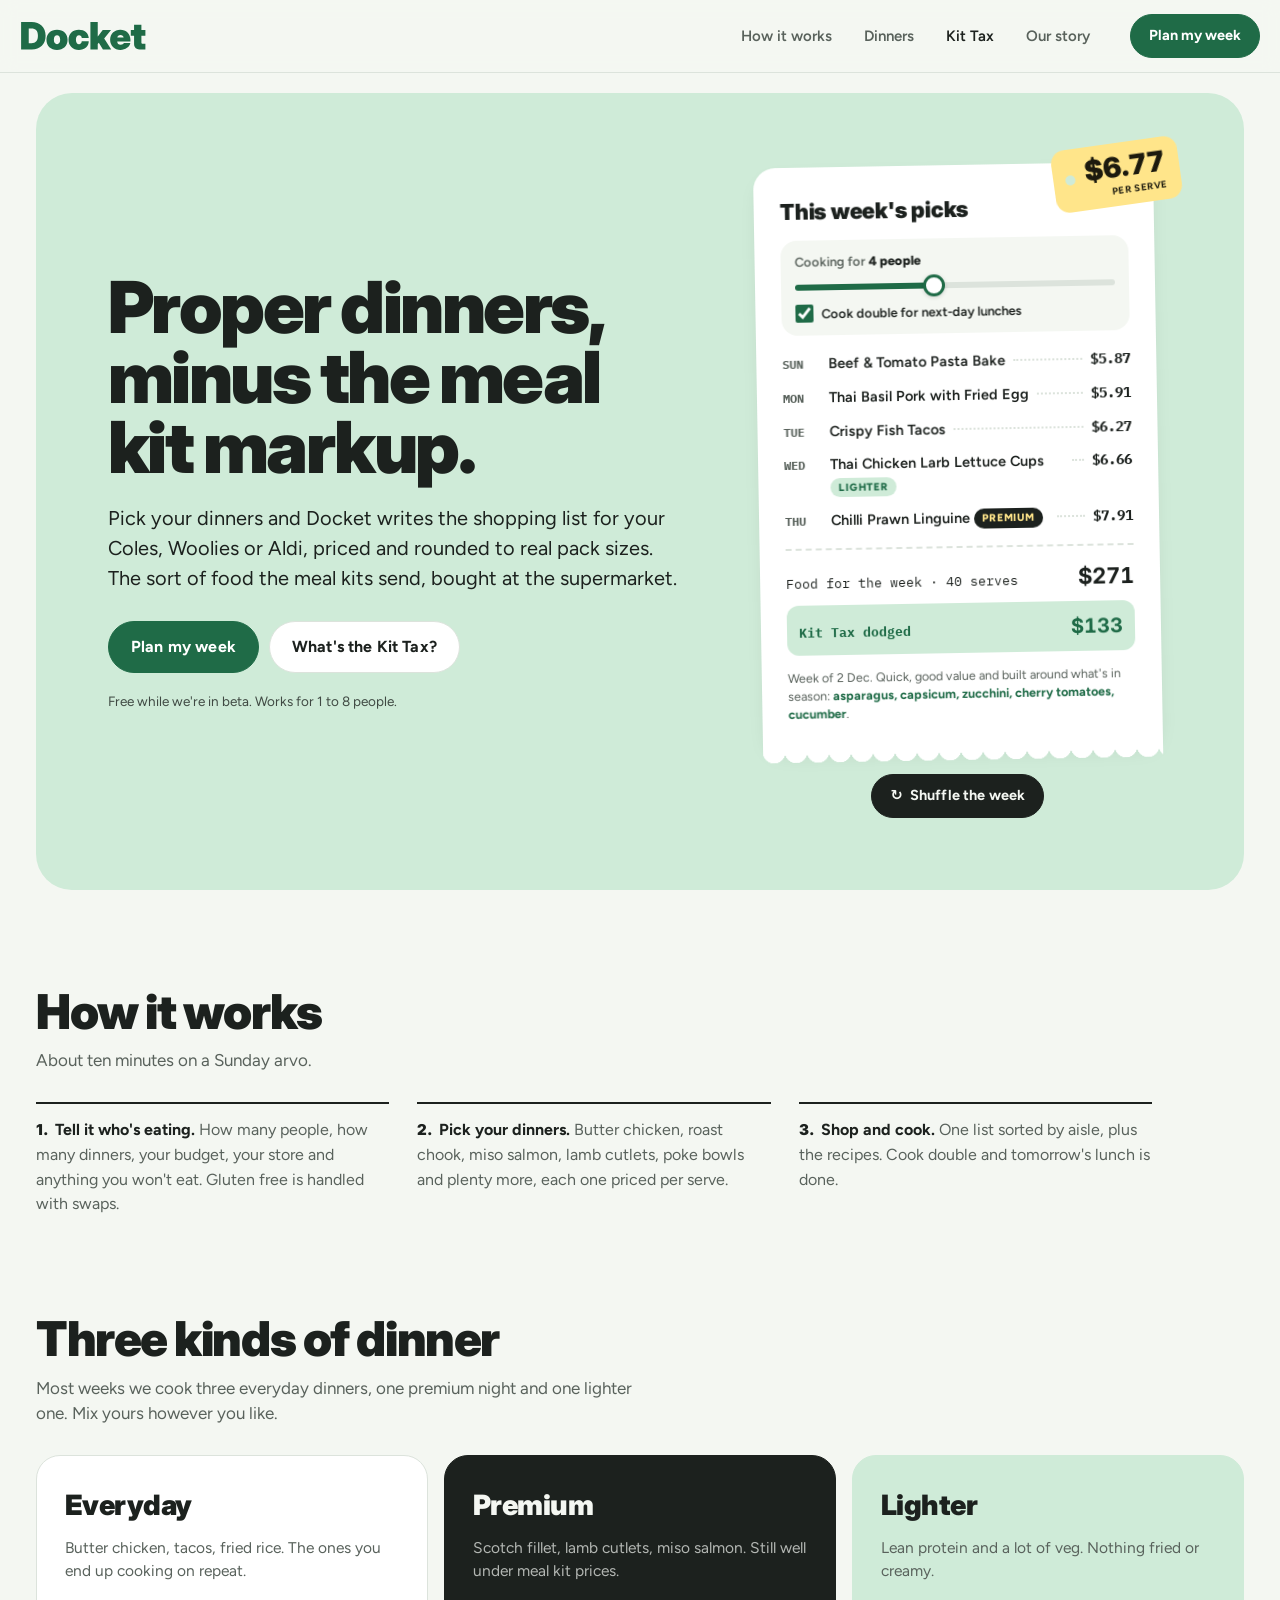
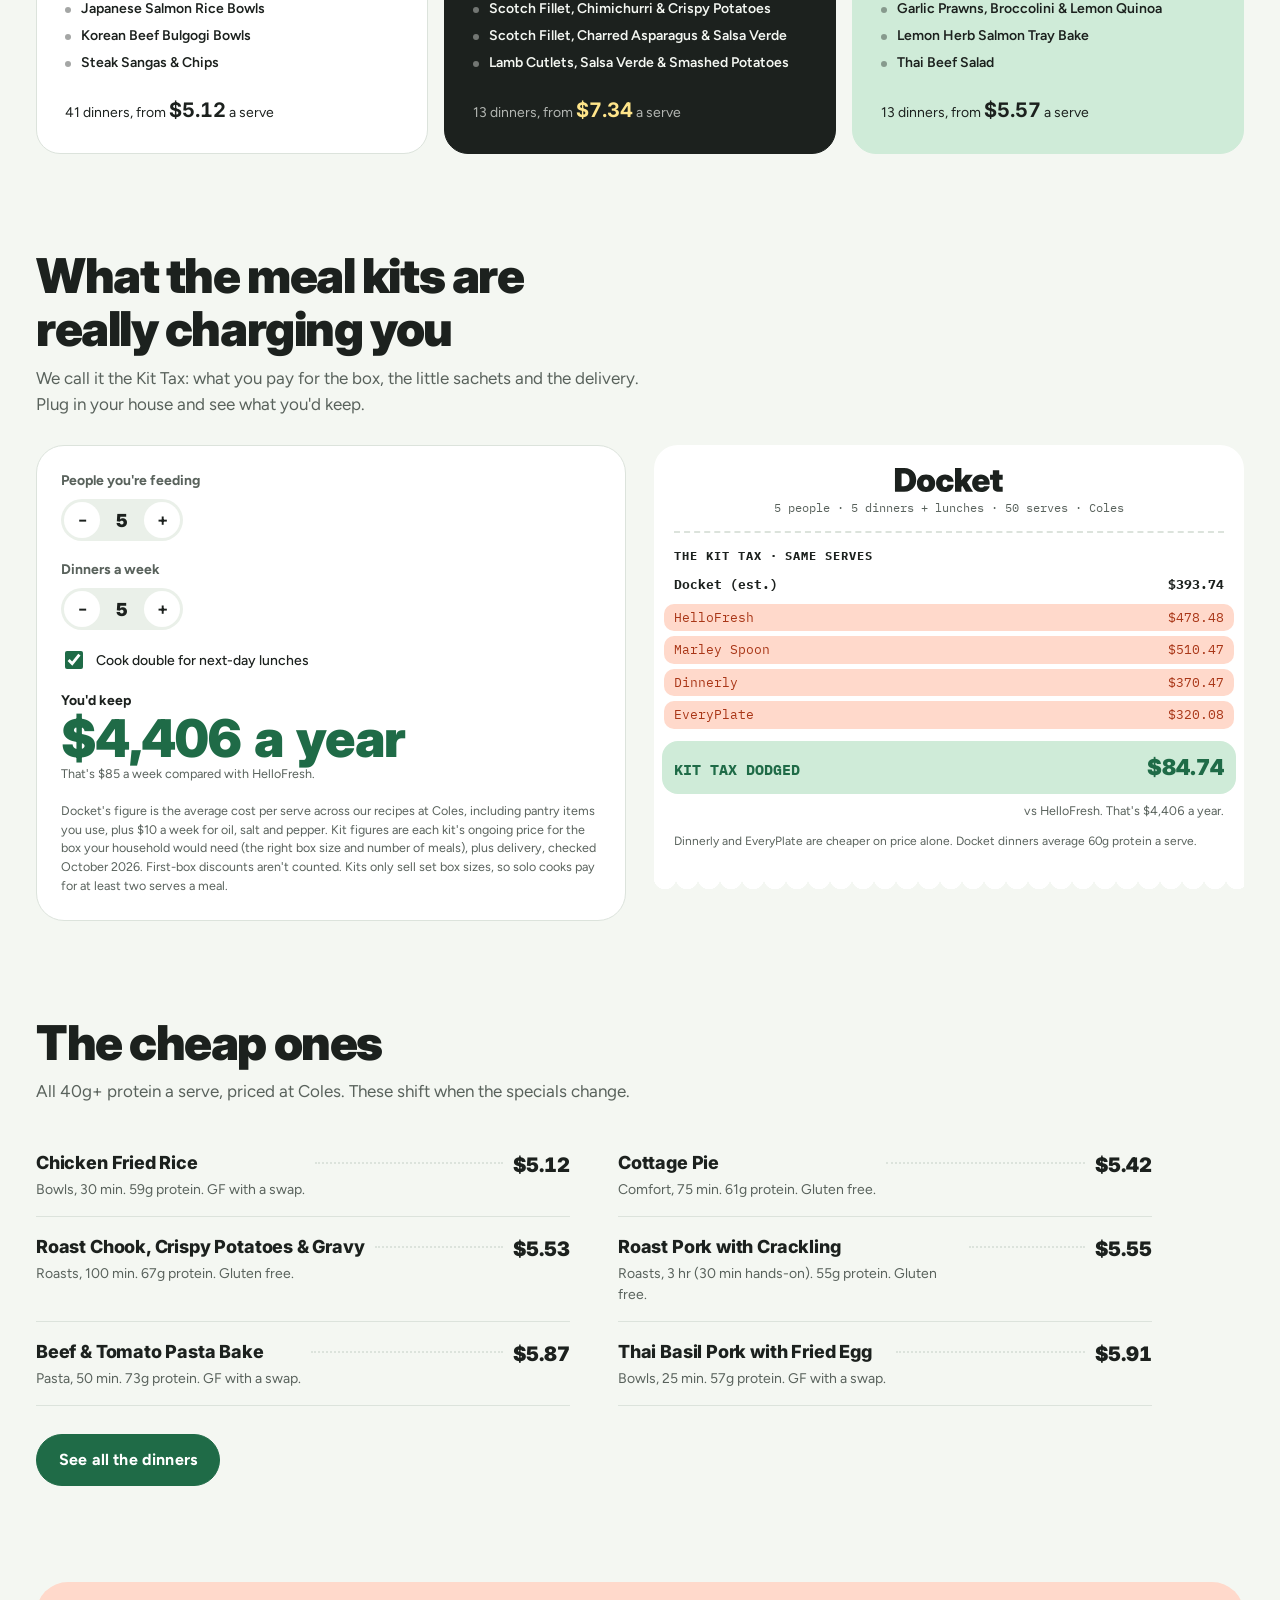
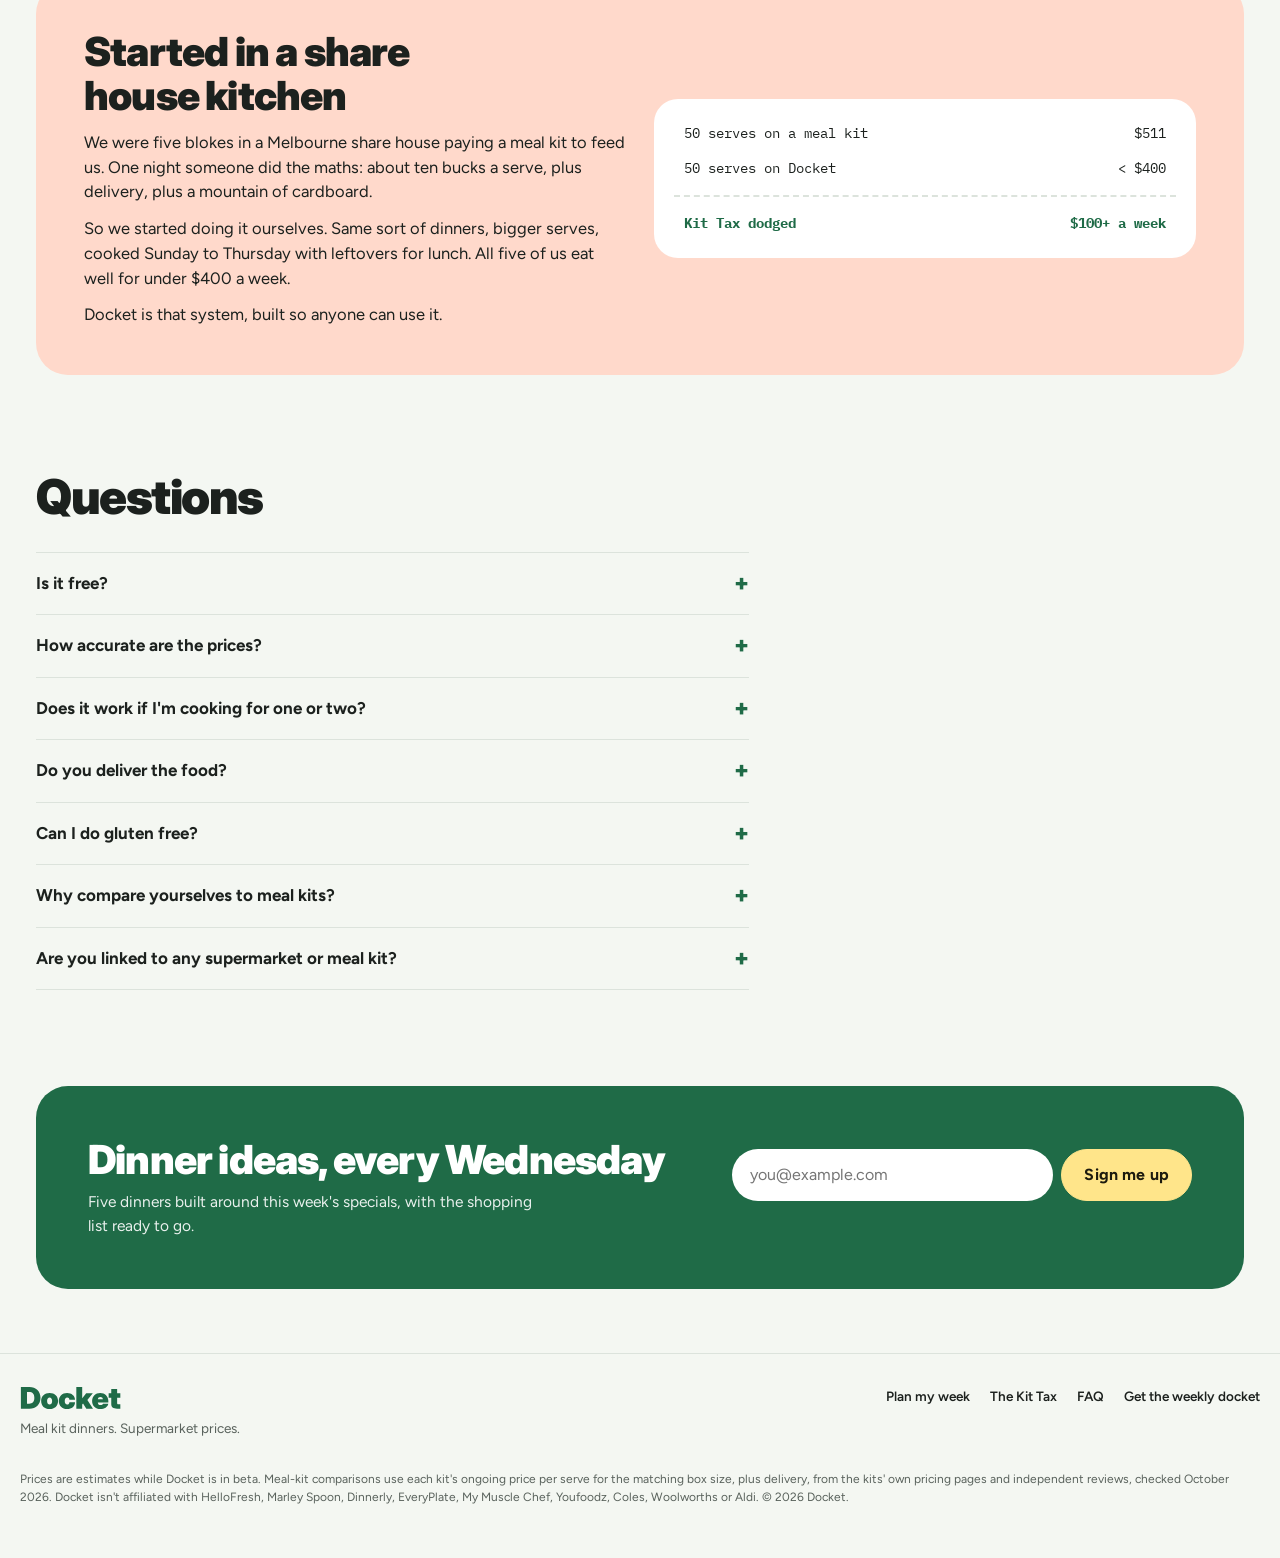
==== index.html @ 39676a02 "Recipes batch 6: every dinner now in the new step style" ====
<!doctype html>
<html lang="en-AU">
<head>
<meta charset="utf-8">
<meta name="viewport" content="width=device-width, initial-scale=1, viewport-fit=cover">
<title>Docket · Proper dinners, minus the meal kit markup</title>
<meta name="description" content="Pick your dinners, set your budget, and Docket builds the shopping list from your local Coles, Woolies or Aldi. Same food as the meal kits, bigger serves, no box.">
<meta property="og:title" content="Docket · Meal kit dinners at supermarket prices">
<meta property="og:description" content="Pick your dinners, set your budget, and Docket builds the shopping list from your local Coles, Woolies or Aldi. Same food as the meal kits, bigger serves, no box.">
<meta property="og:image" content="assets/img/og.png">
<meta property="og:type" content="website">
<meta name="twitter:card" content="summary_large_image">
<meta name="theme-color" content="#CFEBD8">
<link rel="icon" href="assets/img/favicon.ico" sizes="any">
<link rel="icon" href="assets/img/docket-icon.svg" type="image/svg+xml">
<link rel="apple-touch-icon" href="assets/img/docket-icon-180.png">
<link rel="preconnect" href="https://fonts.googleapis.com">
<link rel="preconnect" href="https://fonts.gstatic.com" crossorigin>
<link rel="stylesheet" href="https://fonts.googleapis.com/css2?family=Inter:opsz,wght@14..32,700..900&family=Figtree:wght@400;500;600;700&family=IBM+Plex+Mono:wght@500;700&display=swap">
<link rel="stylesheet" href="assets/css/docket.css?v=202610152025">
</head>
<body class="page-home">
<a class="skip" href="#main">Skip to content</a>
<nav class="nav" aria-label="Main"><div class="nav-in">
  <a class="logo" href="index.html" aria-label="Docket home"><svg viewBox="0 0 911.01 216" role="img" aria-label="Docket"><path fill="currentColor" d="M84.88 204.83C145.52 204.83 184.49 166.26 184.49 106.55C184.49 46.71 144.86 8 84.09 8L8 8L8 204.83ZM62.95 159.39L62.95 53.44L80.66 53.44C113.81 53.44 129 70.48 129 106.55C129 142.35 114.34 159.39 82.24 159.39ZM266.53 208C311.97 208 342.62 179.73 342.62 135.08C342.62 90.56 311.97 62.16 266.53 62.16C221.22 62.16 190.44 90.56 190.44 135.08C190.44 179.86 221.22 208 266.53 208ZM266.53 166.78C253.98 166.78 243.8 156.08 243.8 135.08C243.8 114.08 253.98 103.38 266.53 103.38C279.08 103.38 289.25 114.08 289.25 135.08C289.25 156.08 279.08 166.78 266.53 166.78ZM423.86 208C465.87 208 495.2 182.64 495.2 146.44L444.73 146.44C443.81 159.12 436.15 167.05 424.92 167.05C411.05 167.05 402.73 155.03 402.73 135.08C402.73 115 410.92 103.11 424.92 103.11C436.15 103.11 443.81 110.77 444.73 123.19L495.2 123.19C493.88 87 464.81 62.16 423.86 62.16C379.21 62.16 349.36 91.49 349.36 135.08C349.36 178.81 379.08 208 423.86 208ZM506.96 204.83L559.8 204.83L559.8 166.12L567.46 156.61L597.05 204.83L657.03 204.83L606.3 126.63L655.44 65.33L595.73 65.33L560.33 110.77L559.8 110.77L559.8 8L506.96 8ZM723.08 208C759.8 208 789.39 187.79 794.55 159.25L747.78 159.25C744.88 166.78 736.42 171.28 725.19 171.28C709.87 171.28 700.62 162.56 700.23 147.76L795.08 147.76L795.08 133.63C795.08 91.75 764.82 62.16 722.02 62.16C679.22 62.16 648.97 92.41 648.97 135.08C648.97 177.75 679.62 208 723.08 208ZM700.62 118.17C702.47 106.68 710.66 99.94 723.48 99.94C736.29 99.94 744.48 106.68 746.33 118.17ZM903.01 65.33L874.21 65.33L874.21 27.29L821.37 27.29L821.37 65.33L797.85 65.33L797.85 105.49L821.37 105.49L821.37 163.09C821.37 192.15 837.35 204.83 873.94 204.83L903.01 204.83L903.01 164.67L886.36 164.67C876.72 164.67 874.21 162.16 874.21 153.84L874.21 105.49L903.01 105.49Z"/></svg></a>
  <div class="nav-links">
    <a href="index.html#how">How it works</a>
    <a href="index.html#collections">Dinners</a>
    <a href="index.html#kit-tax">Kit Tax</a>
    <a href="index.html#story">Our story</a>
    <a class="btn" href="plan.html">Plan my week</a>
  </div>
</div></nav>

<main id="main" class="home">
  <section class="hero">
    <div>
      <h1>Proper dinners, minus the meal kit markup.</h1>
      <p class="lead">Pick your dinners and Docket writes the shopping list for your Coles, Woolies or Aldi, priced and rounded to real pack sizes. The sort of food the meal kits send, bought at the supermarket.</p>
      <div class="cta"><a class="btn lg" href="plan.html">Plan my week</a><a class="btn ghost lg" href="#kit-tax">What's the Kit Tax?</a></div>
      <p class="trust">Free while we're in beta. Works for 1 to 8 people.</p>
    </div>
    <div class="hero-docket">
      <div class="hang" aria-hidden="true"><div class="ticket num"><b id="hero-serve">$5</b><small>per serve</small></div></div>
      <div class="menu-wrap">
        <div class="menu-card" id="menu-card" aria-live="polite" aria-label="An example week on Docket"></div>
        <button class="btn shuffle" id="shuffle" type="button"><span aria-hidden="true">↻</span> Shuffle the week</button>
      </div>
    </div>
  </section>


  <section class="sec" id="how">
    <div class="sec-title"><h2>How it works</h2><p>About ten minutes on a Sunday arvo.</p></div>
    <ol class="how">
      <li><b>Tell it who's eating.</b> How many people, how many dinners, your budget, your store and anything you won't eat. Gluten free is handled with swaps.</li>
      <li><b>Pick your dinners.</b> Butter chicken, roast chook, miso salmon, lamb cutlets, poke bowls and plenty more, each one priced per serve.</li>
      <li><b>Shop and cook.</b> One list sorted by aisle, plus the recipes. Cook double and tomorrow's lunch is done.</li>
    </ol>
  </section>


  <section class="sec" id="collections">
    <div class="sec-title"><h2>Three kinds of dinner</h2><p>Most weeks we cook three everyday dinners, one premium night and one lighter one. Mix yours however you like.</p></div>
    <div class="col-grid" id="col-grid"></div>
  </section>

  <section class="sec" id="kit-tax">
    <div class="sec-title"><h2>What the meal kits are really charging you</h2><p>We call it the Kit Tax: what you pay for the box, the little sachets and the delivery. Plug in your house and see what you'd keep.</p></div>
    <div class="calc">
      <div class="panel calc-in">
        <div class="ctrl"><span class="lbl" id="c-l-people">People you're feeding</span>
          <div class="stepper" role="group" aria-labelledby="c-l-people"><button id="c-people-dn" aria-label="Fewer people">−</button><output id="c-people" class="num">5</output><button id="c-people-up" aria-label="More people">+</button></div></div>
        <div class="ctrl"><span class="lbl" id="c-l-din">Dinners a week</span>
          <div class="stepper" role="group" aria-labelledby="c-l-din"><button id="c-din-dn" aria-label="Fewer dinners">−</button><output id="c-din" class="num">5</output><button id="c-din-up" aria-label="More dinners">+</button></div></div>
        <label class="toggle"><input type="checkbox" id="c-lunch" checked> Cook double for next-day lunches</label>
        <div><span class="lbl">You'd keep</span><div class="yr-big num" id="c-year">$0</div><p class="hint" id="c-year-sub"></p></div>
        <p class="hint">Docket's figure is the average cost per serve across our recipes at Coles, including pantry items you use, plus $10 a week for oil, salt and pepper. Kit figures are each kit's ongoing price for the box your household would need (the right box size and number of meals), plus delivery, checked October 2026. First-box discounts aren't counted. Kits only sell set box sizes, so solo cooks pay for at least two serves a meal.</p>
      </div>
      <div class="docket" id="calc-docket" aria-live="polite"></div>
    </div>
  </section>

  <section class="sec" id="dinners">
    <div class="sec-title"><h2>The cheap ones</h2><p>All 40g+ protein a serve, priced at Coles. These shift when the specials change.</p></div>
    <ol class="wins" id="dinner-cards"></ol>
    <div><a class="btn lg" href="plan.html">See all the dinners</a></div>
  </section>

  <section class="story" id="story">
    <div>
      <h2>Started in a share house kitchen</h2>
      <p>We were five blokes in a Melbourne share house paying a meal kit to feed us. One night someone did the maths: about ten bucks a serve, plus delivery, plus a mountain of cardboard.</p>
      <p>So we started doing it ourselves. Same sort of dinners, bigger serves, cooked Sunday to Thursday with leftovers for lunch. All five of us eat well for under $400 a week.</p>
      <p>Docket is that system, built so anyone can use it.</p>
    </div>
    <div class="maths" aria-label="Our weekly maths">
      <div class="ln"><span>50 serves on a meal kit</span><span>$511</span></div>
      <div class="ln"><span>50 serves on Docket</span><span>&lt; $400</span></div>
      <hr class="rule" style="margin:6px 0">
      <div class="ln" style="font-weight:700;color:var(--green)"><span>Kit Tax dodged</span><span>$100+ a week</span></div>
    </div>
  </section>

  <section class="sec" id="faq">
    <div class="sec-title"><h2>Questions</h2></div>
    <div class="faq">
      <details><summary>Is it free?</summary><p>Yes, while we're in beta. You plan, we build the list. No account, no card.</p></details>
      <details><summary>How accurate are the prices?</summary><p>Right now they're our estimates for Melbourne stores. Live weekly Coles and Woolies prices are on the way, refreshed every Wednesday when the specials change.</p></details>
      <details><summary>Does it work if I'm cooking for one or two?</summary><p>Yes. Docket picks the smallest packs that cover what you need, prices meat and veg by weight, shows what you'll have left over, and suggests a dinner that uses it up. Anything left in the pantry carries over to next week rather than counting against this one.</p></details>
      <details><summary>Do you deliver the food?</summary><p>No box, no delivery. You shop at your usual supermarket with our list, which is where the savings come from. A one-tap "send to my trolley" for Coles and Woolies is on our list.</p></details>
      <details><summary>Can I do gluten free?</summary><p>Yes. Tell us how many gluten free eaters you've got and we add the swaps (GF pasta, buns, crumbs, tamari) in the right amounts. Always check labels on sauces and spice mixes.</p></details>
      <details><summary>Why compare yourselves to meal kits?</summary><p>Because that's what we were paying for. We use each kit's lowest published price for the same number of serves, delivery included, and we'll say so when a budget kit comes in cheaper.</p></details>
      <details><summary>Are you linked to any supermarket or meal kit?</summary><p>No. Docket is independent.</p></details>
    </div>
  </section>

  <section class="join" id="join">
    <div><h2>Dinner ideas, every Wednesday</h2><p>Five dinners built around this week's specials, with the shopping list ready to go.</p></div>
    <form id="join-form" novalidate>
      <label for="join-email" class="skip">Email address</label>
      <input id="join-email" name="email" type="email" placeholder="you@example.com" autocomplete="email" required>
      <button class="btn" type="submit">Sign me up</button>
      <p class="msg" id="join-msg" role="status"></p>
    </form>
  </section>
</main>
<footer class="site-foot"><div class="foot-in">
  <div><a class="logo" href="index.html" aria-label="Docket home"><svg viewBox="0 0 911.01 216" role="img" aria-label="Docket"><path fill="currentColor" d="M84.88 204.83C145.52 204.83 184.49 166.26 184.49 106.55C184.49 46.71 144.86 8 84.09 8L8 8L8 204.83ZM62.95 159.39L62.95 53.44L80.66 53.44C113.81 53.44 129 70.48 129 106.55C129 142.35 114.34 159.39 82.24 159.39ZM266.53 208C311.97 208 342.62 179.73 342.62 135.08C342.62 90.56 311.97 62.16 266.53 62.16C221.22 62.16 190.44 90.56 190.44 135.08C190.44 179.86 221.22 208 266.53 208ZM266.53 166.78C253.98 166.78 243.8 156.08 243.8 135.08C243.8 114.08 253.98 103.38 266.53 103.38C279.08 103.38 289.25 114.08 289.25 135.08C289.25 156.08 279.08 166.78 266.53 166.78ZM423.86 208C465.87 208 495.2 182.64 495.2 146.44L444.73 146.44C443.81 159.12 436.15 167.05 424.92 167.05C411.05 167.05 402.73 155.03 402.73 135.08C402.73 115 410.92 103.11 424.92 103.11C436.15 103.11 443.81 110.77 444.73 123.19L495.2 123.19C493.88 87 464.81 62.16 423.86 62.16C379.21 62.16 349.36 91.49 349.36 135.08C349.36 178.81 379.08 208 423.86 208ZM506.96 204.83L559.8 204.83L559.8 166.12L567.46 156.61L597.05 204.83L657.03 204.83L606.3 126.63L655.44 65.33L595.73 65.33L560.33 110.77L559.8 110.77L559.8 8L506.96 8ZM723.08 208C759.8 208 789.39 187.79 794.55 159.25L747.78 159.25C744.88 166.78 736.42 171.28 725.19 171.28C709.87 171.28 700.62 162.56 700.23 147.76L795.08 147.76L795.08 133.63C795.08 91.75 764.82 62.16 722.02 62.16C679.22 62.16 648.97 92.41 648.97 135.08C648.97 177.75 679.62 208 723.08 208ZM700.62 118.17C702.47 106.68 710.66 99.94 723.48 99.94C736.29 99.94 744.48 106.68 746.33 118.17ZM903.01 65.33L874.21 65.33L874.21 27.29L821.37 27.29L821.37 65.33L797.85 65.33L797.85 105.49L821.37 105.49L821.37 163.09C821.37 192.15 837.35 204.83 873.94 204.83L903.01 204.83L903.01 164.67L886.36 164.67C876.72 164.67 874.21 162.16 874.21 153.84L874.21 105.49L903.01 105.49Z"/></svg></a><p style="margin:8px 0 0">Meal kit dinners. Supermarket prices.</p></div>
  <div class="foot-links"><a href="plan.html">Plan my week</a><a href="index.html#kit-tax">The Kit Tax</a><a href="index.html#faq">FAQ</a><a href="index.html#join">Get the weekly docket</a></div>
  <p class="fine">Prices are estimates while Docket is in beta. Meal-kit comparisons use each kit's ongoing price per serve for the matching box size, plus delivery, from the kits' own pricing pages and independent reviews, checked October 2026. Docket isn't affiliated with HelloFresh, Marley Spoon, Dinnerly, EveryPlate, My Muscle Chef, Youfoodz, Coles, Woolworths or Aldi. © 2026 Docket.</p>
</div></footer>
<script src="js/config.js?v=202610152025"></script>
<script src="js/data.js?v=202610152025"></script>
<script src="js/prices.js?v=202610152025"></script>
<script src="js/images.js?v=202610152025"></script>
<script src="js/season.js?v=202610152025"></script>
<script src="js/home.js?v=202610152025"></script>
<script src="js/site.js?v=202610152025"></script>
</body>
</html>
---- assets/css/docket.css ----
/* Docket site styles. Tokens first, then site chrome (nav, footer), the home page, then the planner. */
:root{
  --bg:#F4F7F2; --surface:#FFFFFF; --sunk:#EAF0E9; --ink:#1C211E; --muted:#59625C; --line:#DCE3DC;
  --green:#1F6B47; --on-green:#FFFFFF; --mint:#CFEBD8; --ticket:#FFE58A; --on-ticket:#1C1A0E;
  --markup:#A93617; --peach:#FFD9CB; --bad:#A93617;
  --display:"Inter",system-ui,-apple-system,"Segoe UI",sans-serif;
  --body:"Figtree",system-ui,-apple-system,"Segoe UI",sans-serif;
  --mono:"IBM Plex Mono",ui-monospace,Menlo,monospace;
  --r-sm:10px; --r-md:16px; --r-lg:24px;
}
@media (prefers-color-scheme: dark){:root:not([data-theme="light"]){
  --bg:#121614; --surface:#1B201D; --sunk:#232A26; --ink:#EEF2EC; --muted:#A5AEA8; --line:#2E3631;
  --green:#7FD3A6; --on-green:#0B1A12; --mint:#1E3A2B; --ticket:#FFE073; --on-ticket:#1C1A0E;
  --markup:#FF9C7A; --peach:#43271D; --bad:#FF9C7A; color-scheme:dark}}
:root[data-theme="dark"]{
  --bg:#121614; --surface:#1B201D; --sunk:#232A26; --ink:#EEF2EC; --muted:#A5AEA8; --line:#2E3631;
  --green:#7FD3A6; --on-green:#0B1A12; --mint:#1E3A2B; --ticket:#FFE073; --on-ticket:#1C1A0E;
  --markup:#FF9C7A; --peach:#43271D; --bad:#FF9C7A; color-scheme:dark}

*{box-sizing:border-box}
body{background:var(--bg);color:var(--ink);font-family:var(--body);font-size:15px;line-height:1.5}
button,input,select{font:inherit;color:inherit}
button{cursor:pointer}
:focus-visible{outline:2px solid var(--green);outline-offset:2px}
.num{font-variant-numeric:tabular-nums}

.mast{padding-left:max(16px,env(safe-area-inset-left,0px));padding-right:max(16px,env(safe-area-inset-right,0px));padding-block:22px 4px}
.mast-in{max-width:1240px;margin:0 auto;display:flex;flex-wrap:wrap;align-items:center;justify-content:space-between;gap:12px 24px;background:var(--mint);border-radius:var(--r-lg);padding:22px 26px}
.brand{margin:0;line-height:0;color:var(--green)}
.brand svg{height:clamp(38px,6vw,56px);width:auto;display:block}
.tagline{margin:8px 0 0;font-size:16px;font-weight:600;color:var(--ink)}
.proto{font-size:12px;letter-spacing:.06em;text-transform:uppercase;font-weight:700;color:var(--green);background:var(--surface);border-radius:999px;padding:6px 12px}

.wrap{max-width:1240px;margin:0 auto;padding-left:max(16px,env(safe-area-inset-left,0px));padding-right:max(16px,env(safe-area-inset-right,0px));padding-block:18px 48px;
  display:grid;grid-template-columns:minmax(0,1fr) 350px;grid-template-areas:"plan week" "menu week" "list week";gap:22px 26px;align-items:start}
.plan{grid-area:plan}.menu{grid-area:menu}.week{grid-area:week;position:sticky;top:calc(env(safe-area-inset-top,0px) + 14px)}.list{grid-area:list}
@media (max-width:920px){.wrap{grid-template-columns:minmax(0,1fr);grid-template-areas:"plan" "menu" "week" "list"}.week{position:static}}

h2{font-family:var(--display);font-weight:900;font-size:24px;line-height:1.1;letter-spacing:-.01em;margin:0;text-wrap:balance}
h3{font-family:var(--display);font-weight:800;font-size:15px;margin:0}
.eyebrow{font-size:11.5px;letter-spacing:.08em;text-transform:uppercase;font-weight:700;color:var(--muted)}
.panel{background:var(--surface);border:1px solid var(--line);border-radius:var(--r-lg);padding:20px}
.sec-head{display:flex;flex-wrap:wrap;align-items:baseline;justify-content:space-between;gap:8px 16px;margin-bottom:14px}

.ctrls{display:grid;grid-template-columns:repeat(auto-fit,minmax(200px,1fr));gap:16px 20px}
.ctrl{display:flex;flex-direction:column;gap:6px;min-width:0}
.ctrl label,.ctrl .lbl{font-size:13px;font-weight:600;color:var(--muted)}
.stepper{display:flex;align-items:center;border-radius:999px;width:max-content;background:var(--sunk);padding:3px}
.stepper button{width:36px;height:36px;border:0;border-radius:50%;background:var(--surface);font-size:18px;font-weight:700}
.stepper button:disabled{opacity:.35;cursor:default}
.stepper output{min-width:44px;text-align:center;font-family:var(--display);font-weight:900;font-size:18px}
.money{display:flex;align-items:center;border-radius:999px;background:var(--sunk);width:max-content;padding-left:14px}
.money input{width:90px;border:0;background:none;padding:8px 10px 8px 2px;font-family:var(--display);font-weight:900;font-size:18px}
.money input:focus{outline:none}
.seg{display:inline-flex;border-radius:999px;background:var(--sunk);padding:3px;width:max-content;max-width:100%}
.seg button{border:0;background:none;padding:7px 14px;font-weight:700;font-size:14px;border-radius:999px}
.seg button[aria-pressed="true"]{background:var(--green);color:var(--on-green)}
.chips{display:flex;flex-wrap:wrap;gap:6px}
.chip{border:0;background:var(--sunk);border-radius:999px;padding:7px 13px;font-size:13.5px;font-weight:700}
.chip[aria-pressed="true"]{background:var(--peach);color:var(--markup)}
.range-row{display:flex;align-items:center;gap:10px}
.range-row input{flex:1;min-width:0;accent-color:var(--green)}
.range-row output{font-family:var(--display);font-weight:900;min-width:46px}
.toggle{display:flex;align-items:center;gap:10px;font-size:14px;font-weight:500}
.toggle input{width:18px;height:18px;accent-color:var(--green)}
.hint{font-size:12.5px;color:var(--muted);margin:0}

.menu-tools{display:flex;flex-wrap:wrap;gap:8px;align-items:center}
.menu-tools select{border:1px solid var(--line);border-radius:999px;background:var(--surface);padding:7px 12px;font-size:14px}
.btn{border:1px solid var(--green);background:var(--green);color:var(--on-green);border-radius:999px;padding:8px 16px;font-weight:700;font-size:14px}
.btn.ghost{background:var(--surface);color:var(--ink);border-color:var(--line)}
.btn:disabled{opacity:.4;cursor:default}
.cards{display:grid;grid-template-columns:repeat(auto-fill,minmax(230px,1fr));gap:12px}
.card{background:var(--surface);border:1.5px solid var(--line);border-radius:var(--r-lg);padding:16px;display:flex;flex-direction:column;gap:10px;min-width:0}
.card.sel{border-color:var(--green);background:var(--mint)}
.card.off{opacity:.5}
.card-top{display:flex;justify-content:space-between;align-items:flex-start;gap:10px}
.card h3{font-size:16px;line-height:1.2;text-wrap:balance}
.meta{font-size:12.5px;color:var(--muted)}
.ticket{position:relative;flex:none;background:var(--ticket);color:var(--on-ticket);border-radius:12px;padding:7px 10px 6px 26px;text-align:right;line-height:1}
.ticket::before{content:"";position:absolute;left:9px;top:50%;width:8px;height:8px;margin-top:-4px;border-radius:50%;background:var(--surface)}
.card.sel .ticket::before{background:var(--mint)}
.ticket b{font-family:var(--display);font-weight:900;font-size:19px;display:block}
.ticket small{font-size:9.5px;font-weight:700;letter-spacing:.06em;text-transform:uppercase}
.badges{display:flex;flex-wrap:wrap;gap:5px}
.badge{font-size:11.5px;font-weight:700;padding:3px 9px;border-radius:999px;background:var(--sunk);color:var(--ink)}
.badge.p{background:var(--mint);color:var(--green)}
.card.sel .badge{background:var(--surface)}
.card-actions{display:flex;gap:8px;margin-top:auto}
.card-actions .btn{flex:1;padding:7px 10px;font-size:13.5px}
.card.sel .pick{background:var(--green);border-color:var(--green);color:var(--on-green)}
.hidden-note{font-size:13px;color:var(--muted);margin:12px 0 0}

/* The docket */
.docket{position:relative;background:var(--surface);border-radius:var(--r-lg) var(--r-lg) 0 0;padding:22px 20px 28px;margin-bottom:12px;font-variant-numeric:tabular-nums}
.docket::after{content:"";position:absolute;left:0;right:0;bottom:-11px;height:11px;background:radial-gradient(circle at 11px 0,var(--surface) 11px,transparent 11.5px) 0 0/22px 11px repeat-x}
.dk-brand{display:flex;justify-content:center;color:var(--ink);margin:0}
.dk-brand svg{height:26px;width:auto}
.dk-meta{text-align:center;font-family:var(--mono);font-size:12px;color:var(--muted);margin:6px 0 0}
.rule{border:0;border-top:2px dashed var(--line);margin:14px 0}
.total-row{display:flex;align-items:flex-end;justify-content:space-between;gap:10px}
.big{font-family:var(--display);font-weight:900;font-size:40px;line-height:1;letter-spacing:-.01em}
.meter{height:10px;border-radius:999px;background:var(--sunk);overflow:hidden;margin-top:12px}
.meter i{display:block;height:100%;background:var(--green);border-radius:999px;transition:width .3s}
.meter.over i{background:var(--bad)}
.budget-line{font-size:13px;margin-top:6px;color:var(--muted)}
.budget-line b.over{color:var(--bad)}
.stats{display:grid;grid-template-columns:repeat(3,1fr);gap:8px;margin-top:14px}
.stat{background:var(--sunk);border-radius:var(--r-sm);padding:8px 10px}
.stat b{display:block;font-family:var(--display);font-weight:900;font-size:17px}
.stat span{font-size:11.5px;color:var(--muted)}
.picked{list-style:none;margin:0;padding:0;display:flex;flex-direction:column;gap:3px;font-family:var(--mono);font-size:12.5px}
.picked li{display:flex;justify-content:space-between;gap:8px}
.picked li span:last-child{color:var(--muted)}
.kt-head{font-family:var(--mono);font-weight:700;font-size:12px;letter-spacing:.08em;margin:0 0 6px}
.lines{display:flex;flex-direction:column;gap:5px;font-family:var(--mono);font-size:13px}
.ln{display:flex;justify-content:space-between;gap:10px;padding:4px 10px;margin:0 -10px;border-radius:var(--r-sm)}
.ln.kit{background:var(--peach);color:var(--markup)}
.ln.us{font-weight:700}
.dodged{display:flex;justify-content:space-between;align-items:baseline;gap:10px;font-family:var(--mono);font-weight:700;font-size:15px;color:var(--green);background:var(--mint);padding:10px 12px;margin:12px -12px 0;border-radius:var(--r-md)}
.dodged b{font-family:var(--display);font-weight:900;font-size:22px}
.kt-save{font-size:12.5px;color:var(--muted);margin:8px 0 0;text-align:right}
.kt-note{font-size:12px;color:var(--muted);margin:12px 0 0}
details.kitcfg{margin-top:10px;font-size:13px}
details.kitcfg summary{cursor:pointer;font-weight:600;color:var(--muted)}
.kitgrid{display:flex;flex-direction:column;gap:8px;margin-top:10px}
.kitsrc span{color:var(--muted)}
.kitsrc small{display:block;font-size:11.5px;color:var(--muted);margin-top:1px}
.ln.kit.ready{opacity:.8}
.kitgrid input{width:100%;border:1px solid var(--line);border-radius:8px;background:var(--bg);padding:4px 6px;font-size:13px}
.kitgrid .h{font-size:11px;color:var(--muted);text-transform:uppercase;letter-spacing:.05em;font-weight:700}

.aisles{columns:2 280px;column-gap:28px}
.aisle{break-inside:avoid;margin-bottom:18px}
.aisle h3{font-size:12px;text-transform:uppercase;letter-spacing:.08em;color:var(--green);background:var(--mint);border-radius:999px;padding:4px 12px;display:inline-block;margin-bottom:6px}
.item{display:grid;grid-template-columns:20px minmax(0,1fr) auto;gap:8px;align-items:start;padding:7px 0;border-bottom:1px dashed var(--line);font-size:14px}
.item input{margin-top:3px;accent-color:var(--green)}
.item .what{min-width:0}
.item .what small{display:block;color:var(--muted);font-family:var(--mono);font-size:11.5px}
.item .flag{color:var(--markup);font-weight:600}
.item .c{font-family:var(--mono);font-weight:700;font-size:13px}
.item.done .what{text-decoration:line-through;color:var(--muted)}
.list-foot{display:flex;flex-wrap:wrap;gap:12px 24px;justify-content:space-between;align-items:flex-end;border-top:1px solid var(--line);padding-top:16px;margin-top:6px}
.emailbox{display:flex;flex-wrap:wrap;gap:8px;align-items:center}
.emailbox input{border:1px solid var(--line);border-radius:999px;background:var(--bg);padding:8px 14px;min-width:0;width:240px;max-width:100%}
.msg{font-size:13px;color:var(--muted);margin:8px 0 0;min-height:1em}

dialog{border:0;border-radius:var(--r-lg);padding:0;max-width:640px;width:calc(100% - 32px);background:var(--surface);color:var(--ink);max-height:calc(100% - 40px)}
dialog::backdrop{background:rgb(12 20 16 / .5)}
.dlg-in{padding:24px}
.dlg-head{display:flex;justify-content:space-between;gap:12px;align-items:flex-start}
.dlg-head h2{font-size:26px}
.x{border:0;background:var(--sunk);border-radius:50%;width:36px;height:36px;font-size:18px;flex:none}
.dlg-cols{display:grid;grid-template-columns:minmax(0,1fr) minmax(0,1.3fr);gap:20px;margin-top:16px}
@media (max-width:600px){.dlg-cols{grid-template-columns:minmax(0,1fr)}}
.ing{list-style:none;padding:0;margin:8px 0 0;font-size:14px}
.ing li{padding:5px 0;border-bottom:1px dashed var(--line);display:flex;justify-content:space-between;gap:10px}
.ing li b{white-space:nowrap;font-family:var(--mono);font-size:13px}
.steps{margin:8px 0 0;padding-left:20px;font-size:14.5px}
.steps li{margin-bottom:8px;padding-left:4px}
.gfnote{background:var(--mint);border-radius:var(--r-md);padding:10px 14px;font-size:13.5px;margin-top:14px}
footer.small{max-width:1240px;margin:0 auto;padding-left:max(16px,env(safe-area-inset-left,0px));padding-right:max(16px,env(safe-area-inset-right,0px));padding-block:0 32px;font-size:12px;color:var(--muted)}
@media (prefers-reduced-motion:reduce){*{transition:none!important}}

/* ---------- Site chrome ---------- */
a{color:var(--green)}
.skip{position:absolute;left:-999px}.skip:focus{left:16px;top:16px;background:var(--surface);padding:8px 12px;border-radius:8px;z-index:10}
.nav{position:sticky;top:0;z-index:5;background:color-mix(in srgb,var(--bg) 88%,transparent);backdrop-filter:blur(8px);-webkit-backdrop-filter:blur(8px);border-bottom:1px solid var(--line);
  padding-top:env(safe-area-inset-top,0px);padding-left:max(16px,env(safe-area-inset-left,0px));padding-right:max(16px,env(safe-area-inset-right,0px))}
.nav-in{max-width:1240px;margin:0 auto;display:flex;align-items:center;justify-content:space-between;gap:16px;height:64px}
.logo{display:block;color:var(--green);line-height:0}
.logo svg{height:30px;width:auto}
.nav-links{display:flex;align-items:center;gap:22px;font-weight:600;font-size:14.5px}
.nav-links a{color:var(--ink);text-decoration:none}
.nav-links a:hover{color:var(--green)}
.nav-links a.btn{color:var(--on-green)}
@media (max-width:720px){.nav-links a:not(.btn){display:none}}
.site-foot{border-top:1px solid var(--line);margin-top:24px;padding-left:max(16px,env(safe-area-inset-left,0px));padding-right:max(16px,env(safe-area-inset-right,0px));padding-block:32px 40px}
.foot-in{max-width:1240px;margin:0 auto;display:flex;flex-wrap:wrap;justify-content:space-between;gap:20px 40px;font-size:13.5px;color:var(--muted)}
.foot-in .logo svg{height:24px}
.foot-links{display:flex;flex-wrap:wrap;gap:8px 20px}
.foot-links a{color:var(--ink);text-decoration:none;font-weight:600}
.fine{flex-basis:100%;font-size:12px}

/* ---------- Home ---------- */
.home{max-width:1240px;margin:0 auto;padding-left:max(16px,env(safe-area-inset-left,0px));padding-right:max(16px,env(safe-area-inset-right,0px));padding-block:20px 24px;display:flex;flex-direction:column;gap:72px}
.hero{background:var(--mint);border-radius:32px;padding:clamp(28px,5vw,56px);display:grid;grid-template-columns:minmax(0,1.15fr) minmax(0,.85fr);gap:40px;align-items:center}
@media (max-width:880px){.hero{grid-template-columns:minmax(0,1fr)}}
.hero h1{font-family:var(--display);font-weight:900;font-size:clamp(40px,6.4vw,76px);line-height:.98;letter-spacing:-.025em;margin:0;text-wrap:balance}
.hero .lead{font-size:clamp(17px,2vw,20px);line-height:1.5;max-width:34em;margin:20px 0 0}
.cta{display:flex;flex-wrap:wrap;gap:10px;margin-top:28px}
.btn.lg{padding:13px 22px;font-size:16px;text-decoration:none;display:inline-block}
.btn.ghost.lg{background:var(--surface)}
.trust{margin:18px 0 0;font-size:13.5px;color:var(--ink);opacity:.8}
.hero-docket{display:flex;justify-content:center;position:relative}
.hero-docket .docket{width:100%;max-width:340px;margin:0;transform:rotate(1.5deg)}
.hang{position:absolute;right:max(0px,calc(50% - 210px));top:-14px;transform:rotate(-8deg);z-index:2}
.hang .ticket{padding:10px 14px 9px 32px;border-radius:14px}
.hang .ticket::before{left:12px;width:10px;height:10px;margin-top:-5px;background:var(--mint)}
.hang .ticket b{font-size:28px}
.sec{display:flex;flex-direction:column;gap:22px}
.sec-title{max-width:40em}
.sec-title h2{font-size:clamp(30px,4vw,44px);letter-spacing:-.02em}
.sec-title p{font-size:17px;color:var(--muted);margin:10px 0 0}
.calc{display:grid;grid-template-columns:minmax(0,1fr) minmax(0,1fr);gap:28px;align-items:start}
@media (max-width:820px){.calc{grid-template-columns:minmax(0,1fr)}}
.calc-in{display:flex;flex-direction:column;gap:18px}
.calc .docket{margin:0}
.yr-big{font-family:var(--display);font-weight:900;font-size:clamp(34px,5vw,52px);line-height:1;color:var(--green);letter-spacing:-.02em}
.dinners{display:grid;grid-template-columns:repeat(auto-fill,minmax(220px,1fr));gap:12px}
.story{display:grid;grid-template-columns:minmax(0,1fr) minmax(0,1fr);gap:28px;align-items:center;background:var(--peach);border-radius:32px;padding:clamp(24px,4vw,48px)}
@media (max-width:820px){.story{grid-template-columns:minmax(0,1fr)}}
.story h2{font-size:clamp(28px,3.6vw,40px);letter-spacing:-.02em}
.story p{font-size:16.5px;margin:12px 0 0;max-width:36em}
.maths{background:var(--surface);border-radius:var(--r-lg);padding:20px;font-family:var(--mono);font-size:14px;display:flex;flex-direction:column;gap:6px}
.maths .ln{margin:0}
.faq{display:flex;flex-direction:column;gap:8px;max-width:820px}
.faq details{background:var(--surface);border:1px solid var(--line);border-radius:var(--r-md);padding:14px 18px}
.faq summary{cursor:pointer;font-weight:700;font-size:16px}
.faq p{margin:10px 0 2px;color:var(--muted)}
.join{background:var(--green);color:var(--on-green);border-radius:32px;padding:clamp(28px,5vw,52px);display:flex;flex-wrap:wrap;gap:20px 40px;align-items:center;justify-content:space-between}
.join h2{color:var(--on-green);font-size:clamp(28px,3.6vw,40px);letter-spacing:-.02em}
.join p{margin:8px 0 0;opacity:.9;max-width:30em}
.join form{display:flex;flex-wrap:wrap;gap:8px;flex:1 1 320px;max-width:460px}
.join input{flex:1 1 200px;min-width:0;border:0;border-radius:999px;padding:13px 18px;font-size:16px;background:var(--surface);color:var(--ink)}
.join .btn{background:var(--ticket);color:var(--on-ticket);border-color:var(--ticket);padding:13px 22px;font-size:16px}
.join .msg{color:var(--on-green);opacity:.9;flex-basis:100%;margin:4px 0 0}

/* ---------- Planner page ---------- */
.page-head{max-width:1240px;margin:0 auto;padding-left:max(16px,env(safe-area-inset-left,0px));padding-right:max(16px,env(safe-area-inset-right,0px));padding-block:22px 0}
.page-head h1{font-family:var(--display);font-weight:900;font-size:clamp(30px,4vw,42px);letter-spacing:-.02em;margin:0}
.page-head p{margin:6px 0 0;color:var(--muted)}
.foot-actions{display:flex;flex-wrap:wrap;gap:8px}

@media print{
  .nav,.site-foot,.plan,.menu,.week,.page-head,.list-foot,footer.small{display:none!important}
  body{background:#fff;color:#000}
  .wrap{display:block;padding:0}
  .list{border:0;padding:0}
  .print-recipes{display:block!important}
}
.print-recipes{display:none}
.print-recipes article{break-inside:avoid;margin-top:18px}
.blurb{margin:0;font-size:13.5px;color:var(--muted);line-height:1.45;display:-webkit-box;-webkit-line-clamp:3;-webkit-box-orient:vertical;overflow:hidden}
.lead-sm{margin:8px 0 0;font-size:15.5px;color:var(--muted)}
.item .ok{color:var(--green);font-weight:700}

/* ---------- Premium refresh ---------- */
:root{--shadow:0 1px 2px rgb(20 40 30 / .04),0 8px 24px -12px rgb(20 40 30 / .18)}
@media (prefers-color-scheme: dark){:root:not([data-theme="light"]){--shadow:0 1px 2px rgb(0 0 0 / .3),0 10px 30px -12px rgb(0 0 0 / .6)}}
:root[data-theme="dark"]{--shadow:0 1px 2px rgb(0 0 0 / .3),0 10px 30px -12px rgb(0 0 0 / .6)}
body{font-size:15.5px;-webkit-font-smoothing:antialiased}
.nav-in{height:72px}
.nav-links{gap:28px}
.nav-links a:not(.btn){color:var(--muted);font-weight:600}
.nav-links a:not(.btn):hover{color:var(--ink)}
.btn{letter-spacing:.01em;transition:transform .15s ease,box-shadow .15s ease,background .15s ease}
.btn:not(:disabled):hover{transform:translateY(-1px)}
.btn:not(.ghost):not(:disabled):hover{box-shadow:var(--shadow)}
.home{gap:96px;padding-block:24px 40px}
.hero{border-radius:36px;padding:clamp(32px,6vw,72px);gap:56px}
.hero h1{font-size:clamp(42px,6.6vw,84px);letter-spacing:-.035em;line-height:.95}
.sec-title h2{font-size:clamp(32px,4.2vw,48px);letter-spacing:-.03em}
.sec{gap:28px}
/* Menu card (hero) */
.menu-card{background:var(--surface);border-radius:24px;padding:28px 26px 22px;width:100%;max-width:400px;box-shadow:var(--shadow);transform:rotate(-1deg)}
.mc-eyebrow{margin:0;font-family:var(--display);font-weight:900;font-size:22px;letter-spacing:-.01em}
.mc-sub{margin:4px 0 16px;font-size:13px;color:var(--muted)}
.mc-list{list-style:none;margin:0;padding:0;display:flex;flex-direction:column;gap:12px}
.mc-list li{display:grid;grid-template-columns:38px minmax(0,auto) 1fr auto;align-items:baseline;gap:8px;font-size:14.5px}
.mc-day{font-family:var(--mono);font-size:11.5px;font-weight:700;color:var(--muted);text-transform:uppercase}
.mc-dish{font-weight:600;min-width:0}
.mc-lead{border-bottom:2px dotted var(--line);transform:translateY(-4px);min-width:12px}
.mc-pr{font-family:var(--mono);font-weight:700;font-size:13.5px}
.mc-foot,.mc-dodge{display:flex;justify-content:space-between;align-items:baseline;margin-top:16px;padding-top:14px;border-top:2px dashed var(--line);font-family:var(--mono);font-size:13px}
.mc-foot b{font-family:var(--display);font-size:22px}
.mc-dodge{margin-top:8px;padding:10px 12px;border:0;background:var(--mint);border-radius:12px;color:var(--green);font-weight:700}
.mc-dodge b{font-family:var(--display);font-size:20px}
.hang{right:max(-8px,calc(50% - 228px));top:-22px}
/* Tier badges */
.tier{display:inline-block;font-family:var(--body);font-size:10.5px;font-weight:800;letter-spacing:.08em;text-transform:uppercase;padding:2px 8px;border-radius:999px;vertical-align:middle;margin-right:6px}
.tier.prem{background:var(--ink);color:var(--ticket)}
.tier.light{background:var(--mint);color:var(--green)}
/* Collections (home) */
.col-grid{display:grid;grid-template-columns:repeat(3,minmax(0,1fr));gap:16px}
@media (max-width:860px){.col-grid{grid-template-columns:minmax(0,1fr)}}
.col-card{display:flex;flex-direction:column;gap:10px;border-radius:28px;padding:28px;text-decoration:none;color:var(--ink);border:1px solid var(--line);background:var(--surface);transition:transform .2s ease,box-shadow .2s ease}
.col-card:hover{transform:translateY(-3px);box-shadow:var(--shadow)}
.col-card h3{font-size:30px;font-weight:900;letter-spacing:-.02em;margin:0}
.col-card p{margin:0;color:var(--muted)}
.col-card ul{margin:6px 0 0;padding:0;list-style:none;display:flex;flex-direction:column;gap:6px;font-size:14px;font-weight:600}
.col-card li::before{content:"";display:inline-block;width:6px;height:6px;border-radius:50%;background:currentColor;opacity:.4;margin-right:10px;vertical-align:middle}
.col-from{margin-top:auto;padding-top:12px;font-size:14px}
.col-from b{font-family:var(--display);font-size:20px}
.col-premium{background:var(--ink);color:var(--bg);border-color:var(--ink)}
.col-premium p,.col-premium .col-from{color:color-mix(in srgb,var(--bg) 70%,transparent)}
.col-premium .col-from b{color:var(--ticket)}
.col-lighter{background:var(--mint);border-color:var(--mint)}
/* Planner refinements */
.collections{display:flex;gap:4px;border-bottom:1px solid var(--line);margin-bottom:10px;overflow-x:auto}
.collections button{border:0;background:none;padding:10px 14px;font-weight:700;font-size:14.5px;color:var(--muted);border-bottom:2px solid transparent;margin-bottom:-1px;white-space:nowrap}
.collections button[aria-selected="true"]{color:var(--ink);border-bottom-color:var(--green)}
.col-note{margin:0 0 14px;font-size:13.5px;color:var(--muted);min-height:1em}
.card{border-width:1px;border-radius:22px;padding:18px;transition:transform .2s ease,box-shadow .2s ease,border-color .2s ease}
.card:hover{box-shadow:var(--shadow);transform:translateY(-2px)}
.card.sel{box-shadow:none}
.card-eyebrow{font-size:11px;font-weight:700;letter-spacing:.09em;text-transform:uppercase;color:var(--muted);margin-bottom:6px}
.card h3{font-size:17px;letter-spacing:-.01em}
.panel{border-radius:28px;padding:24px}
@media (prefers-reduced-motion:reduce){.card:hover,.col-card:hover,.btn:hover{transform:none}}

/* ---------- Colour-coded collections ---------- */
.card.tier-premium{background:var(--ink);border-color:var(--ink);color:var(--bg)}
.card.tier-premium .meta,.card.tier-premium .blurb,.card.tier-premium .card-eyebrow{color:color-mix(in srgb,var(--bg) 72%,transparent)}
.card.tier-premium .ticket::before{background:var(--ink)}
.card.tier-premium .badge{background:color-mix(in srgb,var(--bg) 14%,transparent);color:var(--bg)}
.card.tier-premium .badge.p{background:var(--mint);color:var(--green)}
.card.tier-premium .tier.prem{background:var(--ticket);color:var(--on-ticket)}
.card.tier-premium .btn.ghost{background:transparent;color:var(--bg);border-color:color-mix(in srgb,var(--bg) 30%,transparent)}
.card.tier-lighter{background:var(--mint);border-color:var(--mint)}
.card.tier-lighter .ticket::before{background:var(--mint)}
.card.tier-lighter .badge,.card.tier-lighter .tier.light{background:var(--surface)}
.card.tier-lighter .btn.ghost{background:var(--surface);border-color:transparent}
.card.tier-everyday.sel{background:var(--surface)}
.card.tier-everyday.sel .ticket::before{background:var(--surface)}
.card.tier-premium.sel{background:var(--ink)}
.card.tier-lighter.sel{background:var(--mint)}
.card.sel{border:2px solid var(--green);padding:17px;box-shadow:0 0 0 4px color-mix(in srgb,var(--green) 22%,transparent)}
.card.sel .pick,.card.tier-premium.sel .pick,.card.tier-lighter.sel .pick{background:var(--green);border-color:var(--green);color:var(--on-green)}
.collections button::before{content:"";display:inline-block;width:10px;height:10px;border-radius:50%;margin-right:8px;vertical-align:-1px;border:1.5px solid var(--line);background:var(--surface)}
.collections button[data-c="all"]::before{display:none}
.collections button[data-c="premium"]::before{background:var(--ink);border-color:var(--ink)}
.collections button[data-c="lighter"]::before{background:var(--mint);border-color:var(--green)}
.picked li{position:relative;padding-left:14px}
.picked li::before{content:"";position:absolute;left:0;top:.45em;width:7px;height:7px;border-radius:50%;border:1.5px solid var(--line);background:var(--surface)}
.picked li.pk-premium::before{background:var(--ink);border-color:var(--ink)}
.picked li.pk-lighter::before{background:var(--mint);border-color:var(--green)}

/* ---------- Food photos ---------- */
.card{--pad:18px}.card.sel{--pad:17px}
.card-img{margin:calc(var(--pad)*-1) calc(var(--pad)*-1) 4px;aspect-ratio:4/3;overflow:hidden;border-radius:21px 21px 0 0;background:var(--sunk)}
.card-img img{width:100%;height:100%;object-fit:cover;display:block;max-width:100%;transition:transform .4s ease}
.card:hover .card-img img{transform:scale(1.03)}
.dlg-img{margin:-24px -24px 18px;aspect-ratio:16/9;overflow:hidden;border-radius:var(--r-lg) var(--r-lg) 0 0}
.dlg-img img{width:100%;height:100%;object-fit:cover;display:block}
.col-card.has-img{padding-top:0;overflow:hidden}
.col-img{display:block;margin:0 -28px 8px;aspect-ratio:16/10;overflow:hidden}
.col-img img{width:100%;height:100%;object-fit:cover;display:block}
@media (prefers-reduced-motion:reduce){.card:hover .card-img img{transform:none}}

/* ---------- Landing energy ---------- */
.menu-wrap{display:flex;flex-direction:column;align-items:center;gap:14px;width:100%;max-width:400px}
.shuffle{background:var(--ink);border-color:var(--ink);color:var(--bg);font-size:14.5px;padding:10px 18px}
.shuffle span{display:inline-block;transition:transform .5s ease;margin-right:4px}
.shuffle:hover span{transform:rotate(180deg)}
.mc-list.deal li{animation:deal .45s cubic-bezier(.2,.8,.2,1) both;animation-delay:calc(var(--i) * 70ms)}
@keyframes deal{from{transform:translateX(18px) rotate(1.5deg);opacity:.35}to{transform:none;opacity:1}}
.hang .ticket.bump{animation:bump .5s ease}
@keyframes bump{0%{transform:rotate(0)}30%{transform:rotate(-10deg) scale(1.08)}60%{transform:rotate(5deg)}100%{transform:rotate(0)}}
@keyframes slide{from{transform:translateX(0)}to{transform:translateX(-50%)}}
@media (prefers-reduced-motion:reduce){.mc-list.deal li,.hang .ticket.bump{animation:none}}

/* ---------- Premium nav ---------- */
.nav-links{gap:32px}
.nav-links a:not(.btn){position:relative;font-size:12px;font-weight:700;letter-spacing:.16em;text-transform:uppercase;color:var(--ink);opacity:.72;padding:6px 0;transition:opacity .2s ease}
.nav-links a:not(.btn)::after{content:"";position:absolute;left:0;right:0;bottom:0;height:1.5px;background:var(--green);transform:scaleX(0);transform-origin:left;transition:transform .3s cubic-bezier(.2,.8,.2,1)}
.nav-links a:not(.btn):hover{opacity:1;color:var(--ink)}
.nav-links a:not(.btn):hover::after,.nav-links a:not(.btn):focus-visible::after{transform:scaleX(1)}
.nav-links .btn{font-size:12px;font-weight:800;letter-spacing:.14em;text-transform:uppercase;padding:11px 20px;margin-left:8px}
html{scroll-behavior:smooth}
section[id]{scroll-margin-top:96px}
@media (max-width:860px){.nav-links{gap:20px}}
@media (prefers-reduced-motion:reduce){html{scroll-behavior:auto}.nav-links a::after{transition:none}}

/* ---------- Every household size ---------- */
.linkish{border:0;background:none;padding:0;color:var(--green);font-weight:700;font-size:12.5px;text-decoration:underline;text-align:left;width:max-content}
.item .left{color:var(--markup);font-weight:600}
.useitup{background:var(--mint);border-radius:var(--r-lg);padding:16px 18px;margin-bottom:18px;display:flex;flex-wrap:wrap;align-items:center;gap:6px 16px}
.useitup p{margin:0;flex:1 1 260px}
.useitup .eyebrow{flex-basis:100%;color:var(--green)}
.carry{margin-top:6px}
.carry b{color:var(--ink)}
.badge.big{background:var(--peach);color:var(--markup)}
.hh{display:flex;flex-wrap:wrap;gap:6px;margin:10px 0 2px}
.hh button{border:1px solid var(--line);background:var(--bg);border-radius:999px;padding:5px 11px;font-size:12.5px;font-weight:700;color:var(--muted)}
.hh button[aria-pressed="true"]{background:var(--ink);border-color:var(--ink);color:var(--bg)}
/* ---------- Top of page polish ---------- */
body{margin:0}
.nav{transition:box-shadow .25s ease,background .25s ease}
.nav.scrolled{box-shadow:0 6px 24px -14px rgb(20 40 30 / .35)}
.nav-links a.on{opacity:1}
.nav-links a.on::after{transform:scaleX(1)}
.home{padding-block:20px 40px}
.hero h1,.hero .lead,.hero .cta{animation:rise .7s cubic-bezier(.2,.8,.2,1) both}
.hero .lead{animation-delay:.08s}.hero .cta{animation-delay:.16s}
.menu-card{animation:settle .8s cubic-bezier(.2,.8,.2,1) both .1s}
@keyframes rise{from{transform:translateY(14px)}to{transform:none}}
@keyframes settle{from{transform:rotate(2deg) translateY(10px)}to{transform:rotate(-1deg)}}
@media (prefers-reduced-motion:reduce){.hero h1,.hero .lead,.hero .cta,.menu-card{animation:none}}
.hh{align-items:center;gap:4px}
.hh-l{font-size:12px;font-weight:700;color:var(--muted);margin-right:4px}
.hh button{width:30px;height:30px;padding:0;display:grid;place-items:center;font-size:13px}
.price-note{margin:-6px 0 14px}

/* Seasons, picks, quick */
.badge.season{background:var(--mint);color:var(--green)}
.badge.quick{background:var(--peach);color:var(--markup)}
.badge.new{background:var(--ticket);color:var(--on-ticket)}
.badge.pick{background:var(--green);color:var(--on-green)}
.card.tier-lighter .badge.season{background:var(--surface)}
.card.tier-premium .badge.new{background:var(--ticket);color:var(--on-ticket)}
.card.tier-premium .badge.quick{background:var(--peach);color:var(--markup)}
.card.tier-premium .badge.pick{background:var(--green);color:var(--on-green)}
.collections button[data-c="picks"]::before{background:var(--green);border-color:var(--green)}
.collections button[data-c="quick"]::before{background:var(--peach);border-color:var(--peach)}
.mc-season{margin:14px 0 0;font-size:12.5px;color:var(--muted);line-height:1.45}
.mc-season b{color:var(--green);font-weight:700}

/* Members' recipes */
.badge.lock{background:var(--sunk);color:var(--muted)}
.badge.lock::before{content:"";display:inline-block;width:7px;height:8px;margin-right:5px;vertical-align:-1px;border-radius:2px;background:currentColor;box-shadow:0 -3px 0 -1px var(--sunk),0 -4px 0 0 currentColor}
.card.tier-premium .badge.lock{background:color-mix(in srgb,var(--bg) 14%,transparent);color:var(--bg)}
.ing.names li{justify-content:flex-start}
.locked .ghost{display:flex;flex-direction:column;gap:9px;margin:4px 0 14px;filter:blur(1.5px);opacity:.55}
.locked .ghost i{display:block;height:11px;border-radius:6px;background:var(--line)}
.locked .ghost i:nth-child(2n){width:86%}.locked .ghost i:nth-child(3n){width:70%}
.unlock{background:var(--mint);border-radius:var(--r-md);padding:16px}
.unlock p{margin:6px 0 12px;font-size:14px;line-height:1.45}
.unlock-form{display:flex;gap:8px;flex-wrap:wrap}
.unlock-form input{flex:1 1 180px;min-width:0;border:1px solid var(--line);border-radius:999px;padding:10px 14px;font:inherit;background:var(--surface);color:var(--ink)}

/* Menu card controls */
.mc-ctl{display:flex;flex-direction:column;gap:10px;margin:12px 0 18px;padding:12px 14px;background:var(--bg);border-radius:var(--r-md)}
.mc-slide{display:flex;flex-direction:column;gap:8px;font-size:13px;color:var(--muted);font-weight:600}
.mc-slide b{color:var(--ink);font-weight:800}
.mc-slide input[type=range]{-webkit-appearance:none;appearance:none;width:100%;height:6px;border-radius:999px;background:linear-gradient(to right,var(--green) var(--fill,43%),var(--line) var(--fill,43%));outline:none;margin:4px 0}
.mc-slide input[type=range]::-webkit-slider-thumb{-webkit-appearance:none;width:22px;height:22px;border-radius:50%;background:var(--surface);border:3px solid var(--green);box-shadow:0 1px 4px rgba(0,0,0,.15);cursor:pointer}
.mc-slide input[type=range]::-moz-range-thumb{width:16px;height:16px;border-radius:50%;background:var(--surface);border:3px solid var(--green);cursor:pointer}
.mc-slide input[type=range]:focus-visible::-webkit-slider-thumb{outline:3px solid var(--mint);outline-offset:2px}
.mc-tick{display:flex;align-items:center;gap:8px;font-size:13px;font-weight:600;cursor:pointer}
.mc-tick input{width:18px;height:18px;accent-color:var(--green);margin:0}

/* ---------- Plainer homepage (Oct 2026): fewer template tricks, more docket ---------- */
/* Nav in plain sentence case */
.nav-links a:not(.btn){font-size:15px;font-weight:600;letter-spacing:0;text-transform:none;opacity:1;color:var(--muted)}
.nav-links a:not(.btn):hover,.nav-links a.on{color:var(--ink)}
.nav-links a:not(.btn)::after{display:none}
.nav-links .btn{font-size:14.5px;font-weight:700;letter-spacing:0;text-transform:none;padding:10px 18px}

/* Hero: one colour headline, a touch smaller */
.hero h1{font-size:clamp(40px,5.6vw,72px);line-height:.98;max-width:9.5em}
.hero .lead{max-width:30em}

/* The hero menu reads like a docket: square bottom, scalloped tear */
.menu-card{position:relative;border-radius:22px 22px 0 0;padding-bottom:28px;margin-bottom:11px}
.menu-card::after{content:"";position:absolute;left:0;right:0;bottom:-11px;height:11px;background:radial-gradient(circle at 11px 0,var(--surface) 11px,transparent 11.5px) 0 0/22px 11px repeat-x}
@media (max-width:520px){.mc-eyebrow{padding-right:104px}}

/* How it works: a plain numbered list, no cards */
.how{margin:0;padding:0;list-style:none;counter-reset:how;display:grid;grid-template-columns:repeat(3,minmax(0,1fr));gap:28px;max-width:72em}
.how li{counter-increment:how;position:relative;padding-top:14px;border-top:2px solid var(--ink);font-size:16px;line-height:1.55;color:var(--muted)}
.how li::before{content:counter(how) ".";font-family:var(--display);font-weight:900;font-size:15px;color:var(--ink);margin-right:6px}
.how b{color:var(--ink)}
@media (max-width:820px){.how{grid-template-columns:minmax(0,1fr);gap:18px}}

/* Collections: no hover lift */
.col-card:hover{transform:none;box-shadow:none}
.col-card{border-radius:24px}
.col-card h3{font-size:28px}
.col-from{color:inherit}

/* Calculator label */
.calc .lbl{display:block;font-weight:700;font-size:14px;margin-bottom:2px}

/* Cheapest dinners: a menu list with dot leaders */
.wins{list-style:none;margin:0;padding:0;display:grid;grid-template-columns:repeat(2,minmax(0,1fr));column-gap:48px;max-width:72em}
.wins li{display:grid;grid-template-columns:auto 1fr auto;align-items:baseline;gap:10px;padding:16px 0;border-bottom:1px solid var(--line)}
.wins h3{font-size:18px;letter-spacing:-.01em;margin:0}
.wins p{margin:3px 0 0;font-size:14px;color:var(--muted)}
.w-name{min-width:0;max-width:22em}
.w-lead{align-self:start;margin-top:13px;border-bottom:2px dotted var(--line);min-width:16px}
.w-pr{align-self:start;font-family:var(--display);font-weight:900;font-size:20px;margin-top:1px}
@media (max-width:760px){.wins{grid-template-columns:minmax(0,1fr)}}
@media (prefers-color-scheme: dark){:root:not([data-theme="light"]) .how li{border-top-color:var(--line)}}

/* FAQ as plain rows, not boxes */
.faq{display:block;max-width:46em;border-top:1px solid var(--line)}
.faq details{background:none;border:0;border-bottom:1px solid var(--line);border-radius:0;padding:0;margin:0}
.faq summary{list-style:none;cursor:pointer;display:flex;justify-content:space-between;gap:16px;padding:18px 0;font-weight:700;font-size:17px}
.faq summary::-webkit-details-marker{display:none}
.faq summary::after{content:"+";font-family:var(--display);font-weight:900;font-size:22px;line-height:1;color:var(--green)}
.faq details[open] summary::after{content:"\2212"}
.faq details p{margin:0 0 18px;color:var(--muted);max-width:40em}
.steps .st-h{display:block;color:var(--green);margin-bottom:2px}
.steps b:not(.st-h){white-space:nowrap}

/* PDF download note */
.pdf-note{margin-top:12px;font-size:13.5px;line-height:1.5;color:var(--muted);max-width:36em}
.pdf-note p{margin:0 0 6px}
.pdf-note b{color:var(--ink)}
.linkbtn{background:none;border:0;padding:0;font:inherit;color:var(--green);font-weight:700;text-decoration:underline;text-underline-offset:2px;cursor:pointer}
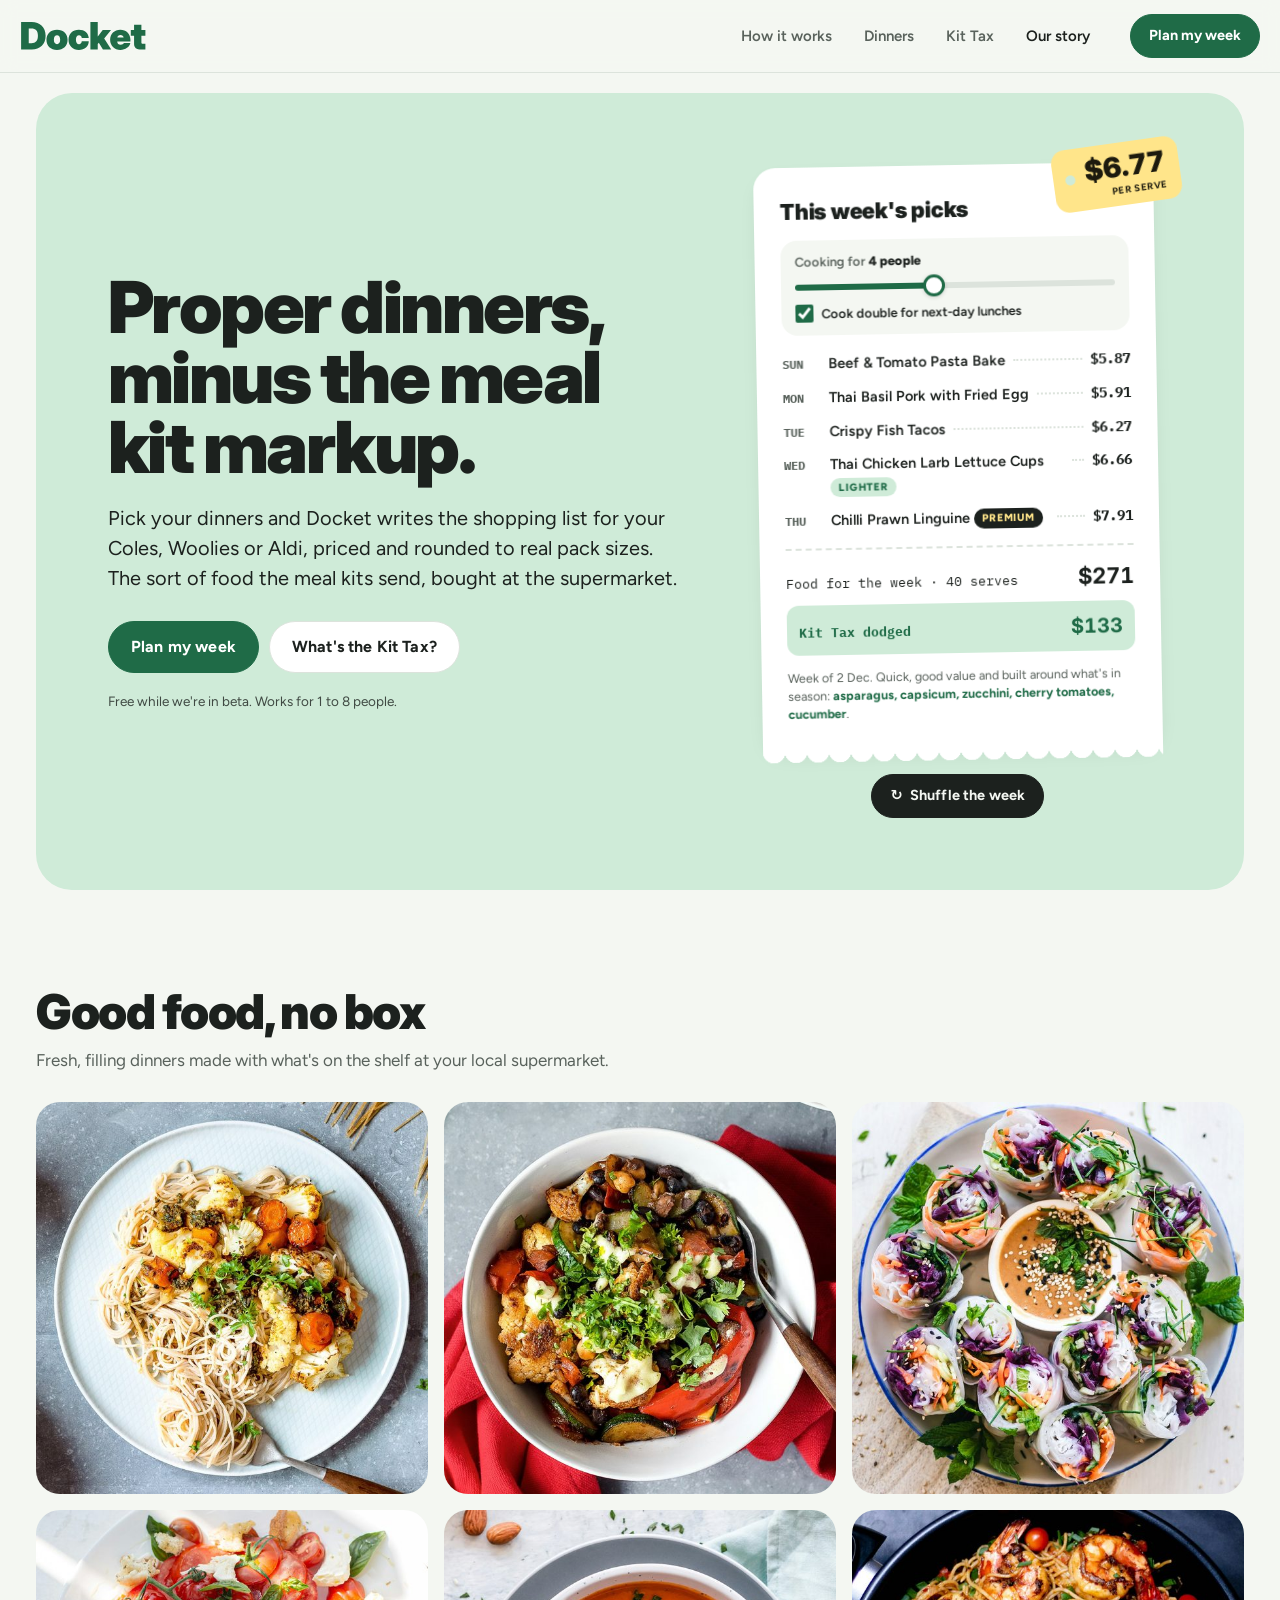
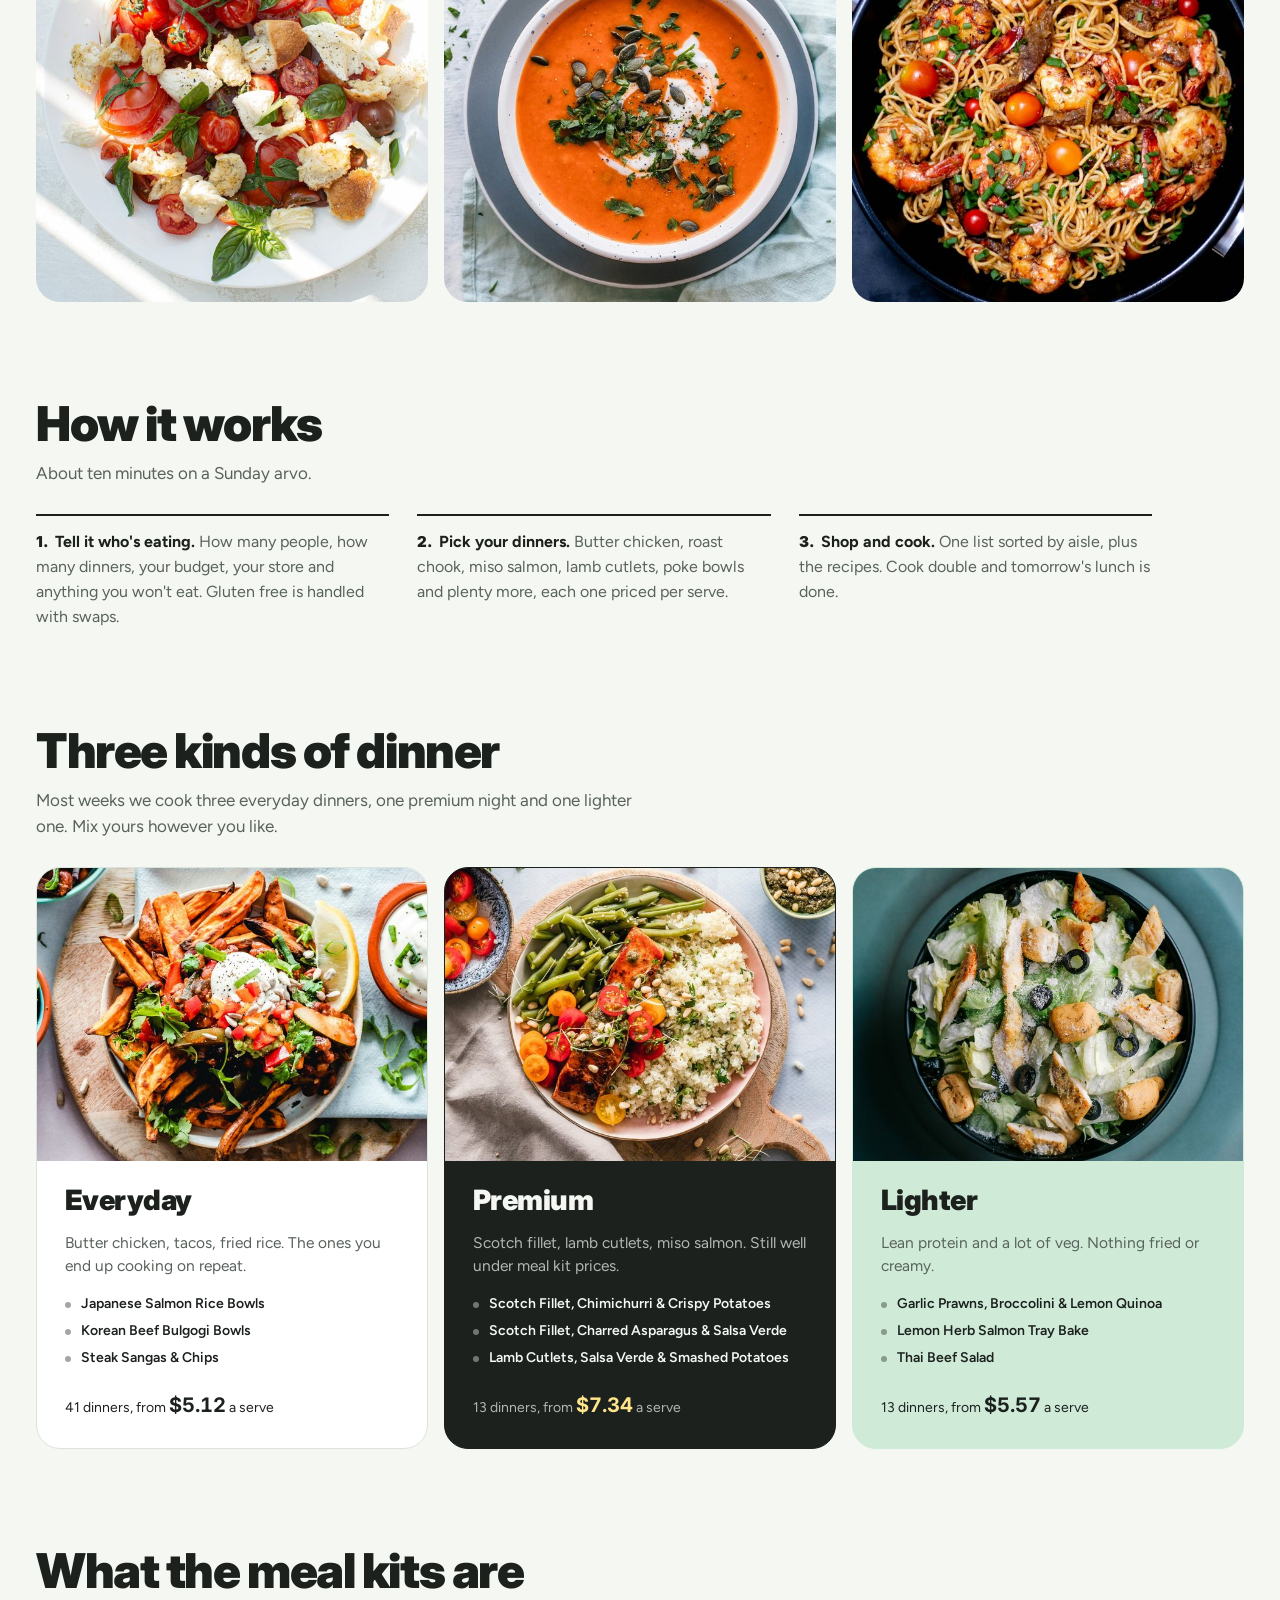
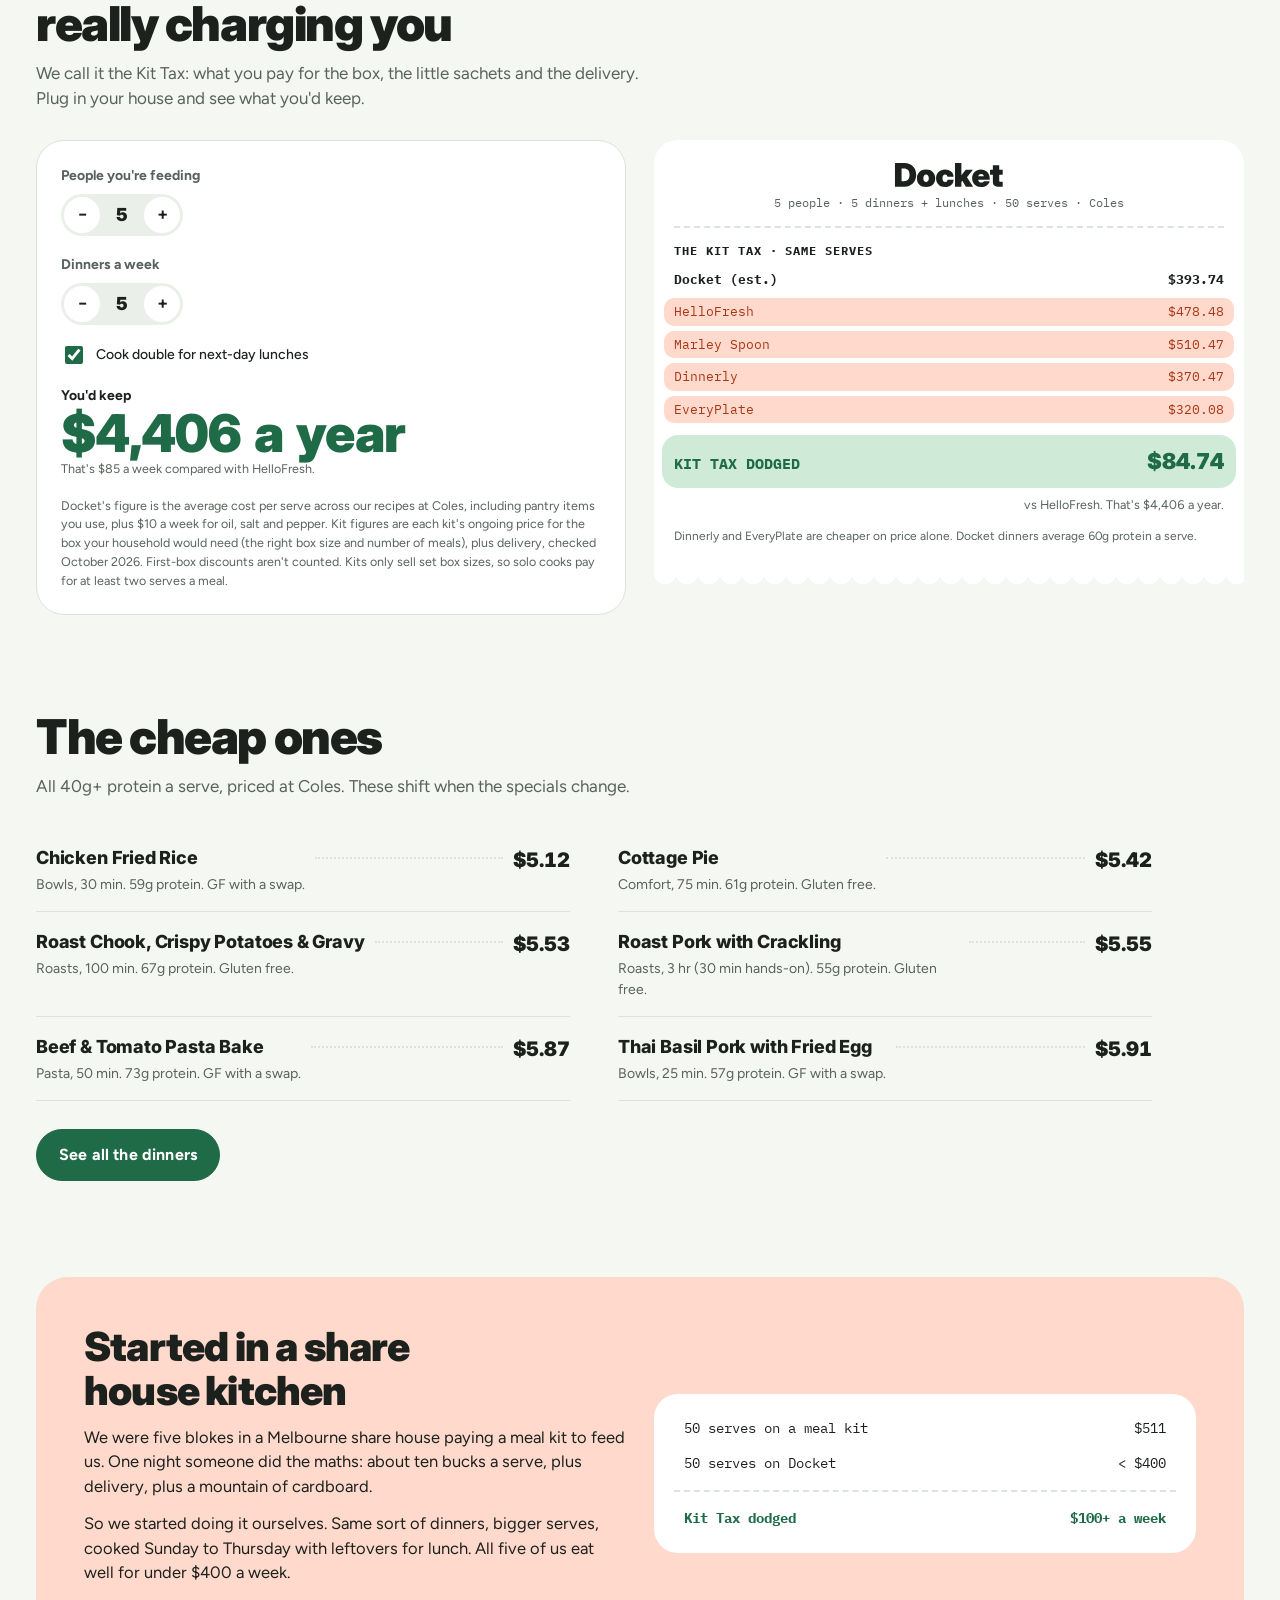
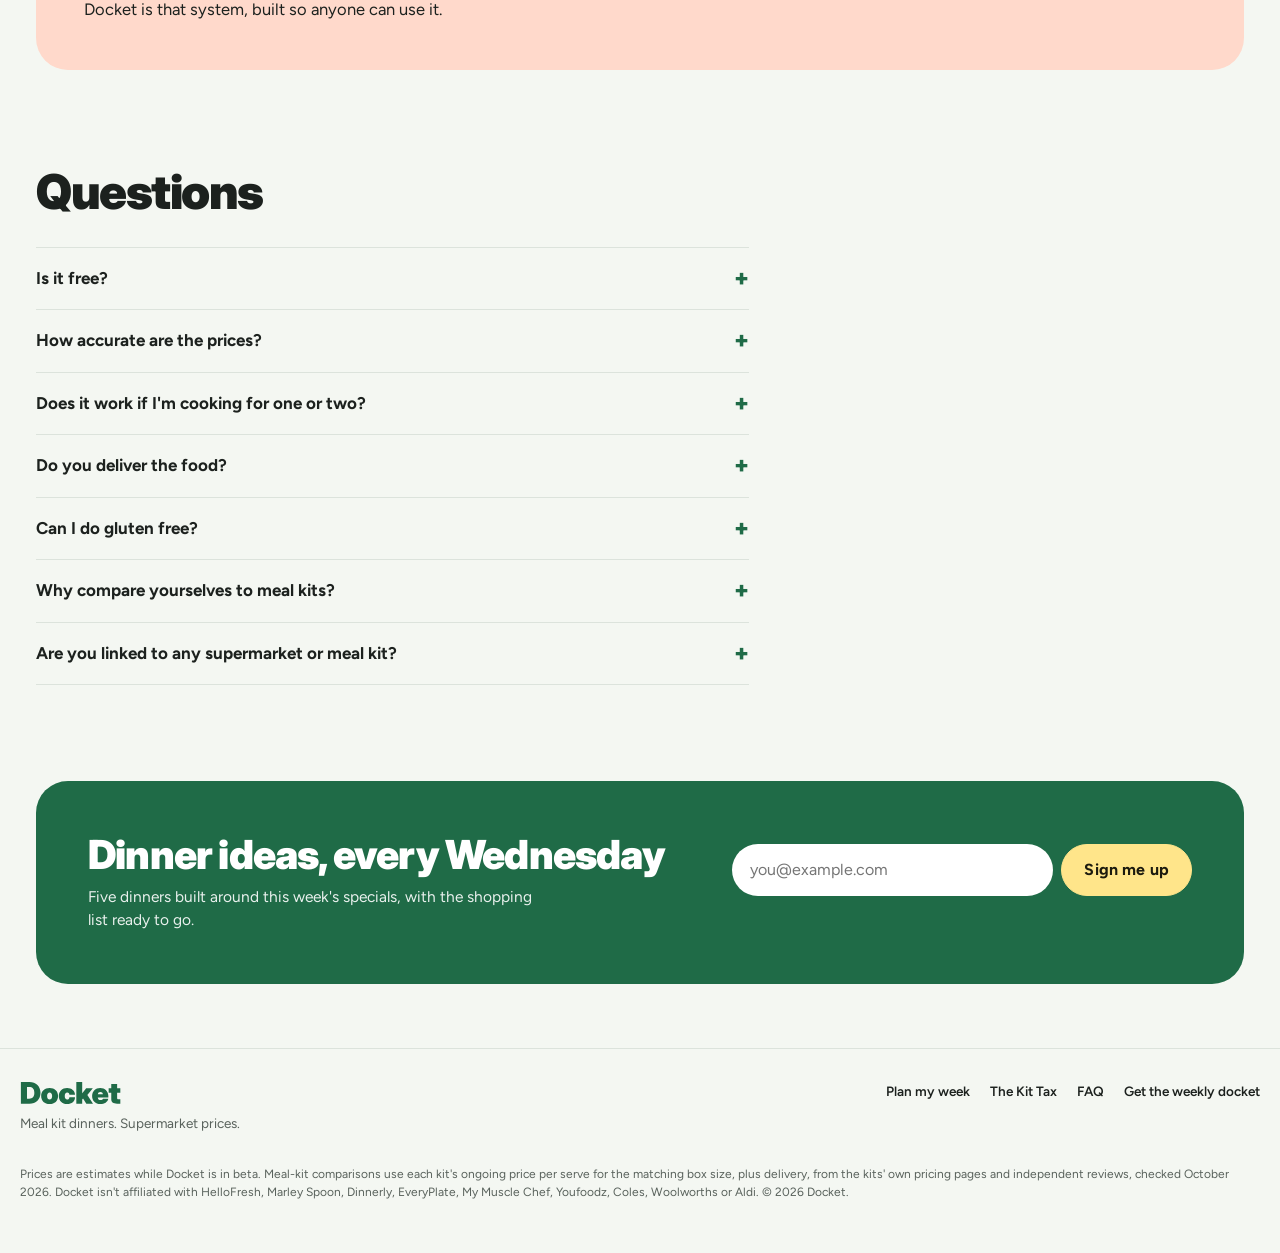
==== commit 5ee543d5: "Homepage photos: food strip and collection card photos, plate-centred crops" ====
--- a/index.html
+++ b/index.html
@@ -17,7 +17,7 @@
 <link rel="preconnect" href="https://fonts.googleapis.com">
 <link rel="preconnect" href="https://fonts.gstatic.com" crossorigin>
 <link rel="stylesheet" href="https://fonts.googleapis.com/css2?family=Inter:opsz,wght@14..32,700..900&family=Figtree:wght@400;500;600;700&family=IBM+Plex+Mono:wght@500;700&display=swap">
-<link rel="stylesheet" href="assets/css/docket.css?v=202610152025">
+<link rel="stylesheet" href="assets/css/docket.css?v=202610151946">
 </head>
 <body class="page-home">
 <a class="skip" href="#main">Skip to content</a>
@@ -49,6 +49,18 @@
     </div>
   </section>
 
+
+  <section class="sec" id="cooking">
+    <div class="sec-title"><h2>Good food, no box</h2><p>Fresh, filling dinners made with what's on the shelf at your local supermarket.</p></div>
+    <div class="photo-strip">
+      <figure><img src="assets/img/food/strip-pesto-pasta.jpg" alt="Spaghetti with roasted cauliflower, carrot and pesto" width="600" height="600" loading="lazy"></figure>
+      <figure><img src="assets/img/food/strip-black-bean-bowl.jpg" alt="Roast cauliflower and black bean bowl" width="600" height="600" loading="lazy"></figure>
+      <figure><img src="assets/img/food/strip-rice-paper-rolls.jpg" alt="Rice paper rolls with peanut dipping sauce" width="600" height="600" loading="lazy"></figure>
+      <figure><img src="assets/img/food/strip-tomato-salad.jpg" alt="Tomato, mozzarella and toasted bread salad" width="600" height="600" loading="lazy"></figure>
+      <figure><img src="assets/img/food/strip-pumpkin-soup.jpg" alt="Bowl of roast pumpkin soup" width="600" height="600" loading="lazy"></figure>
+      <figure><img src="assets/img/food/strip-prawn-noodles.jpg" alt="Pan of garlic prawn noodles" width="600" height="600" loading="lazy"></figure>
+    </div>
+  </section>
 
   <section class="sec" id="how">
     <div class="sec-title"><h2>How it works</h2><p>About ten minutes on a Sunday arvo.</p></div>
@@ -130,12 +142,12 @@
   <div class="foot-links"><a href="plan.html">Plan my week</a><a href="index.html#kit-tax">The Kit Tax</a><a href="index.html#faq">FAQ</a><a href="index.html#join">Get the weekly docket</a></div>
   <p class="fine">Prices are estimates while Docket is in beta. Meal-kit comparisons use each kit's ongoing price per serve for the matching box size, plus delivery, from the kits' own pricing pages and independent reviews, checked October 2026. Docket isn't affiliated with HelloFresh, Marley Spoon, Dinnerly, EveryPlate, My Muscle Chef, Youfoodz, Coles, Woolworths or Aldi. © 2026 Docket.</p>
 </div></footer>
-<script src="js/config.js?v=202610152025"></script>
-<script src="js/data.js?v=202610152025"></script>
-<script src="js/prices.js?v=202610152025"></script>
-<script src="js/images.js?v=202610152025"></script>
-<script src="js/season.js?v=202610152025"></script>
-<script src="js/home.js?v=202610152025"></script>
-<script src="js/site.js?v=202610152025"></script>
+<script src="js/config.js?v=202610151946"></script>
+<script src="js/data.js?v=202610151946"></script>
+<script src="js/prices.js?v=202610151946"></script>
+<script src="js/images.js?v=202610151946"></script>
+<script src="js/season.js?v=202610151946"></script>
+<script src="js/home.js?v=202610151946"></script>
+<script src="js/site.js?v=202610151946"></script>
 </body>
 </html>
--- a/assets/css/docket.css
+++ b/assets/css/docket.css
@@ -499,3 +499,10 @@
 .pdf-note p{margin:0 0 6px}
 .pdf-note b{color:var(--ink)}
 .linkbtn{background:none;border:0;padding:0;font:inherit;color:var(--green);font-weight:700;text-decoration:underline;text-underline-offset:2px;cursor:pointer}
+
+/* Photo strip (homepage) and collection card photos. Photos are cropped with the plate in the centre. */
+.photo-strip{display:grid;grid-template-columns:repeat(3,minmax(0,1fr));gap:16px}
+.photo-strip figure{margin:0;aspect-ratio:1/1;border-radius:24px;overflow:hidden;background:var(--mint,#CFEBD8)}
+.photo-strip img{display:block;width:100%;height:100%;object-fit:cover}
+.col-img{aspect-ratio:4/3}
+@media (max-width:700px){.photo-strip{grid-template-columns:repeat(2,minmax(0,1fr));gap:10px}.photo-strip figure{border-radius:16px}}
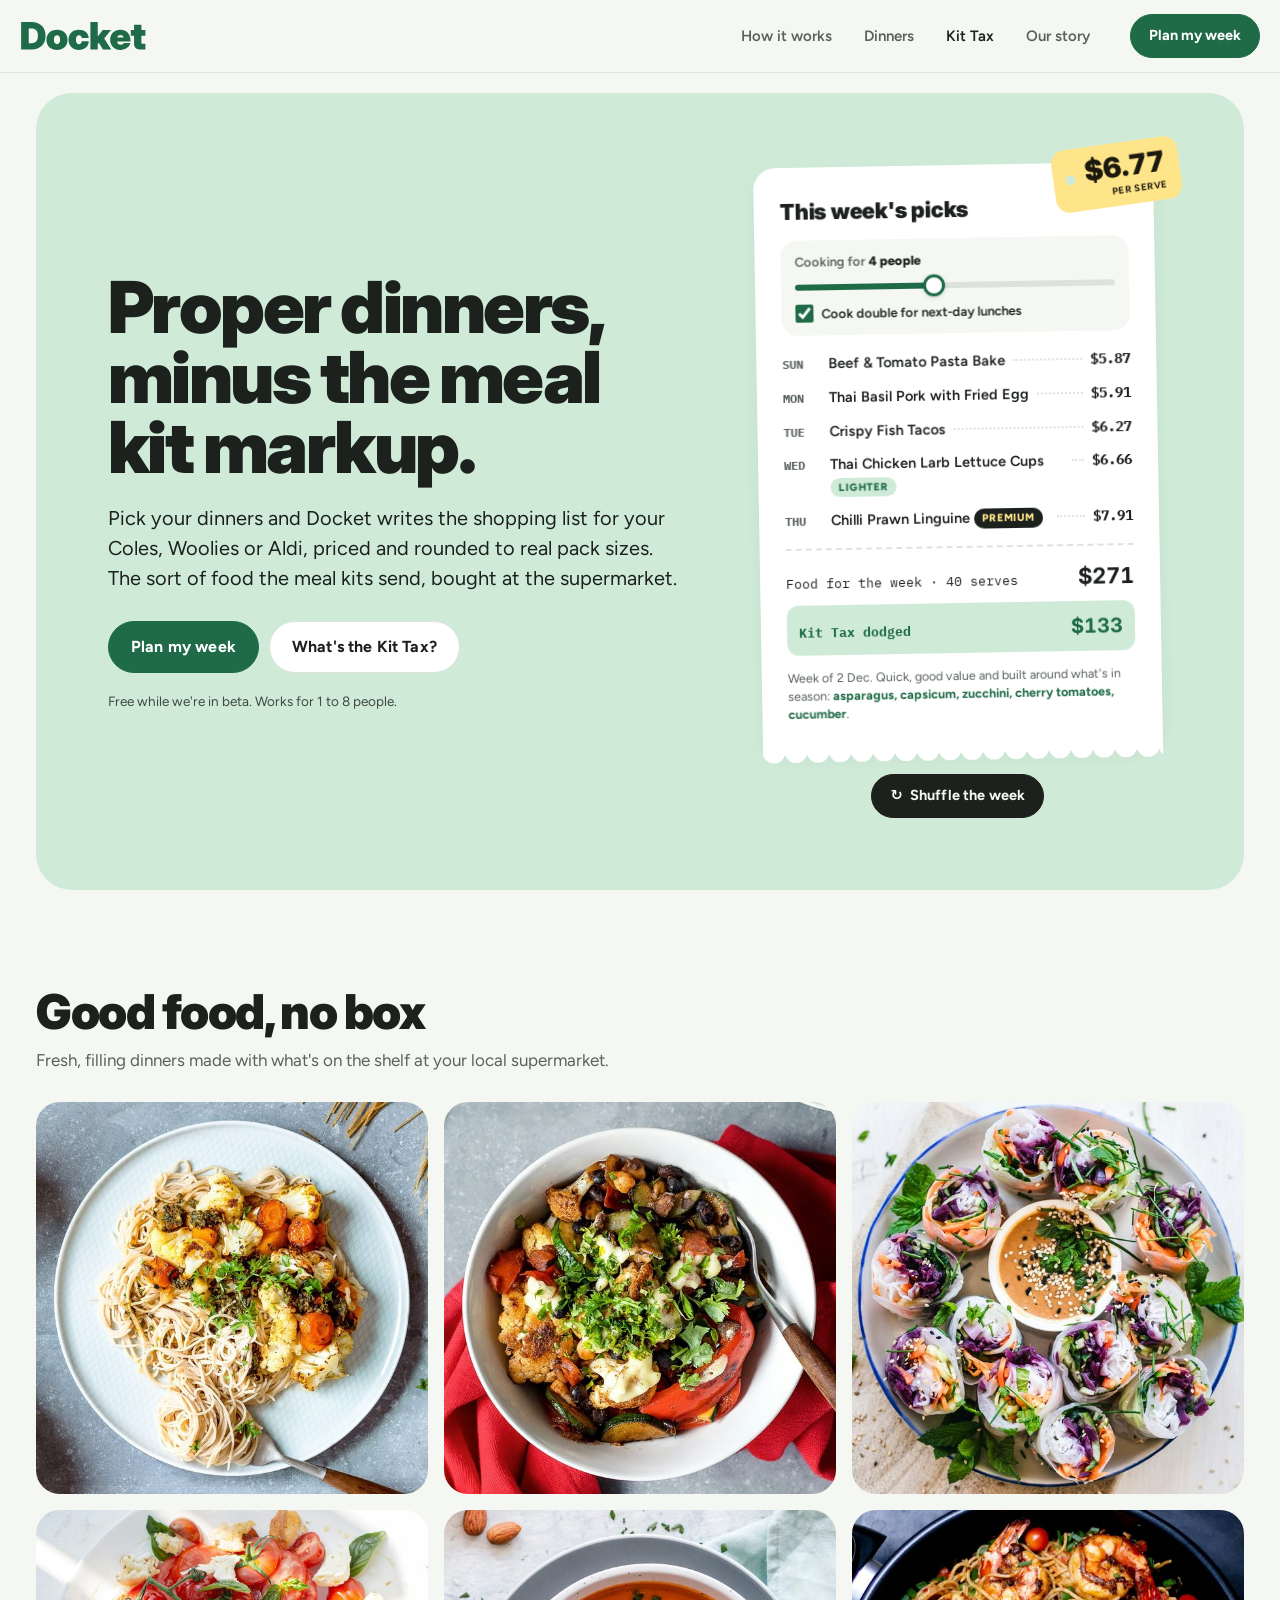
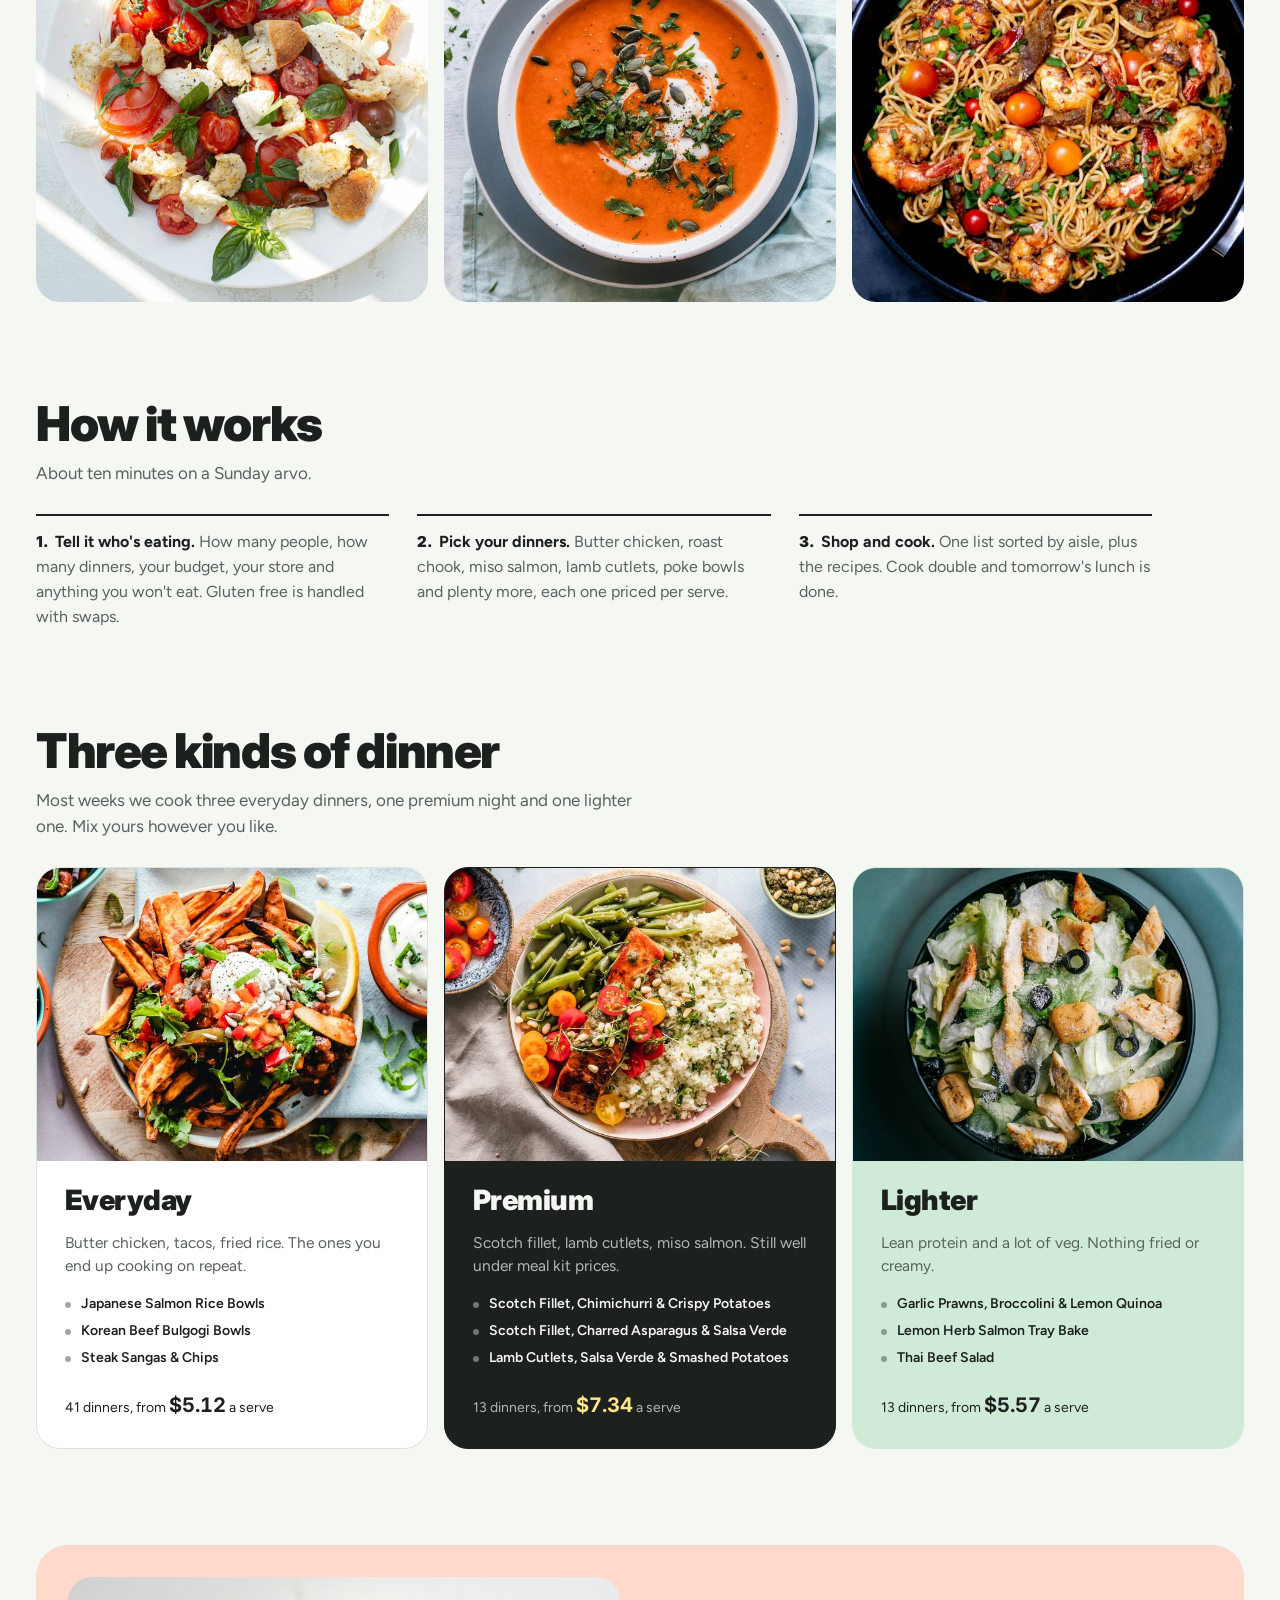
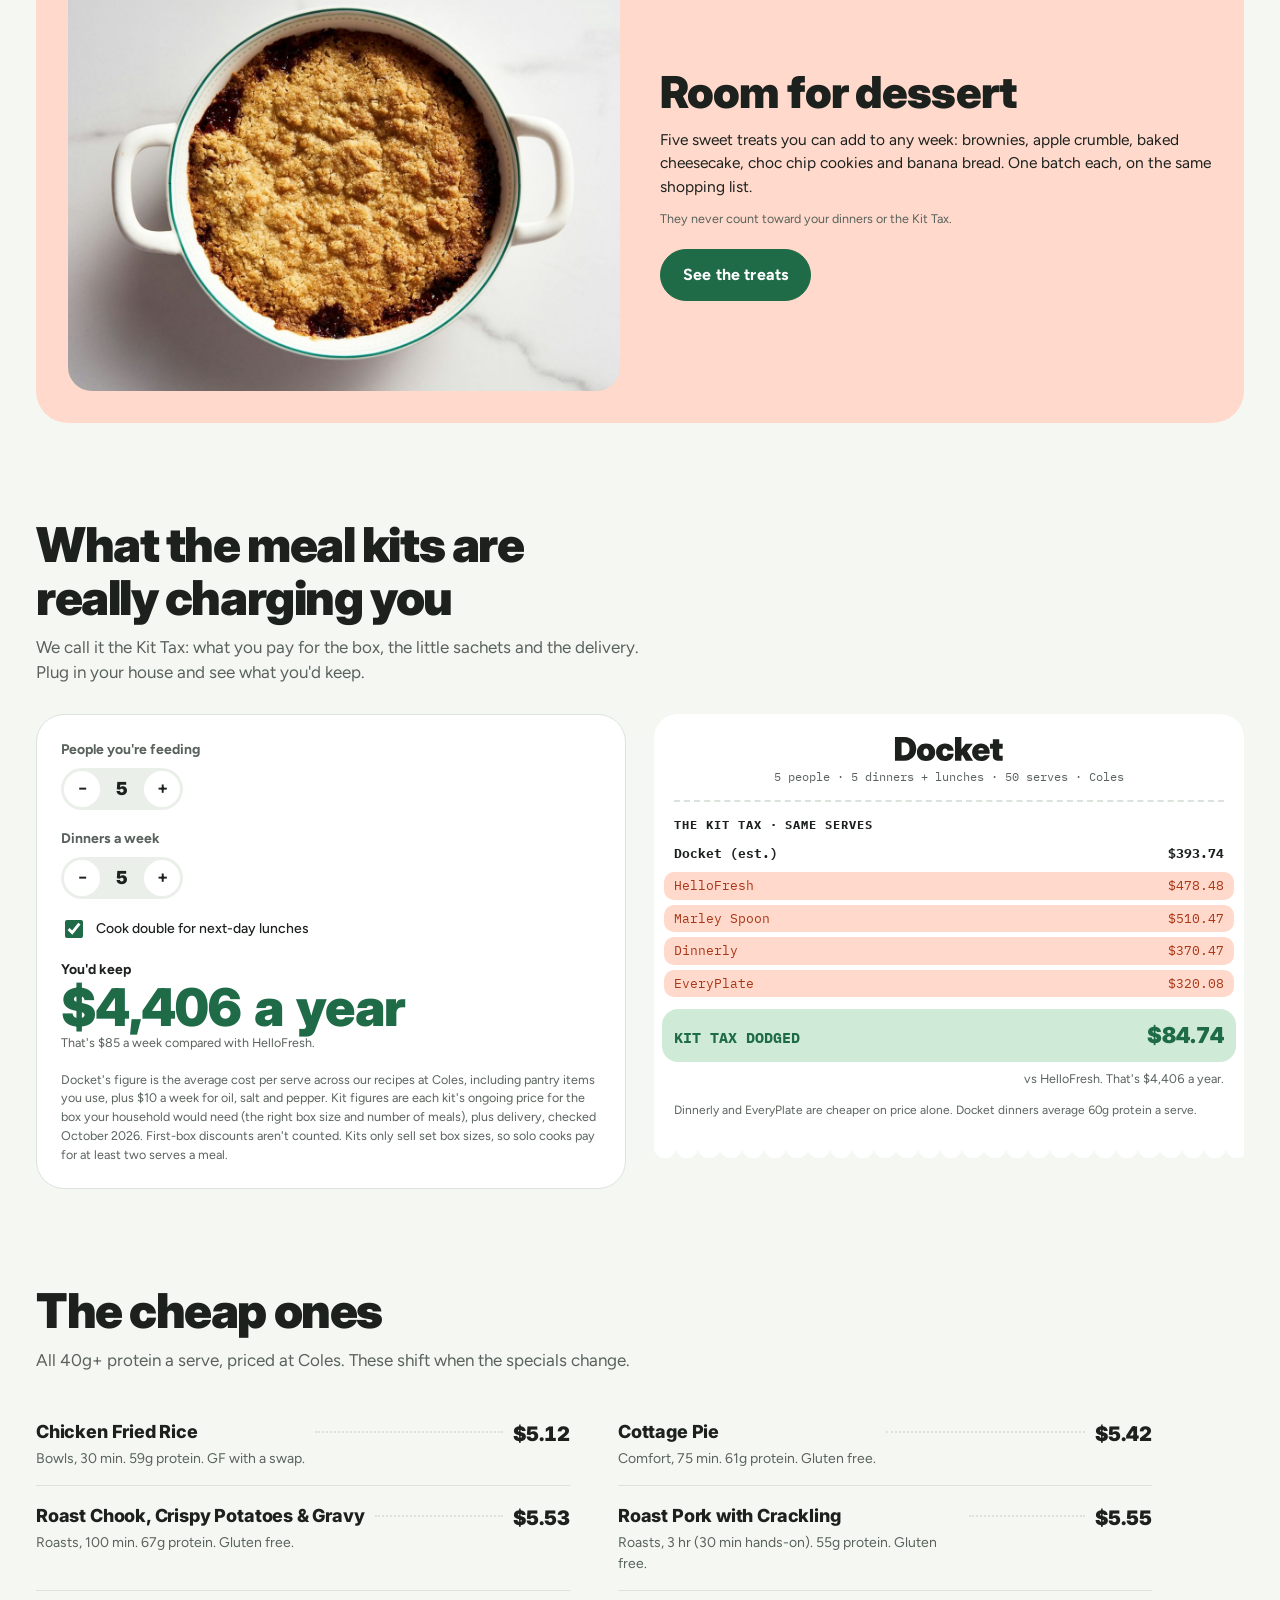
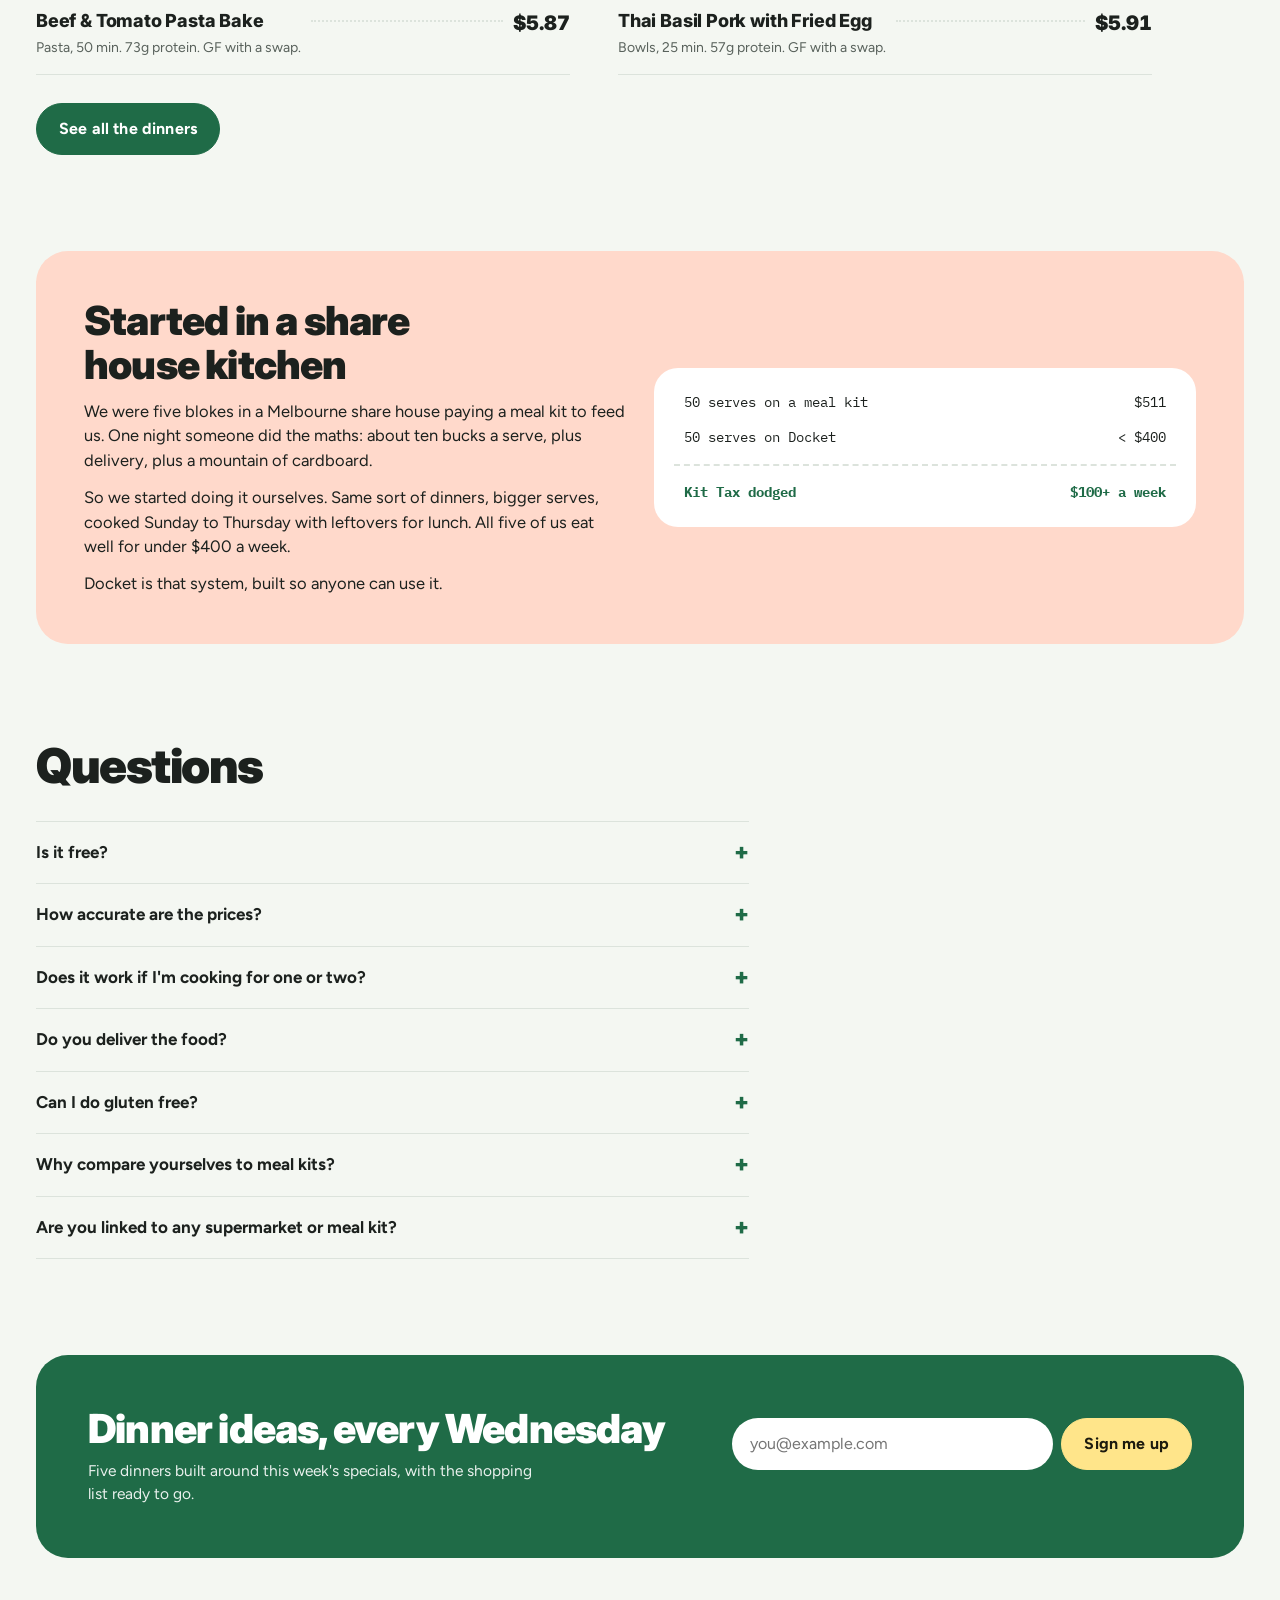
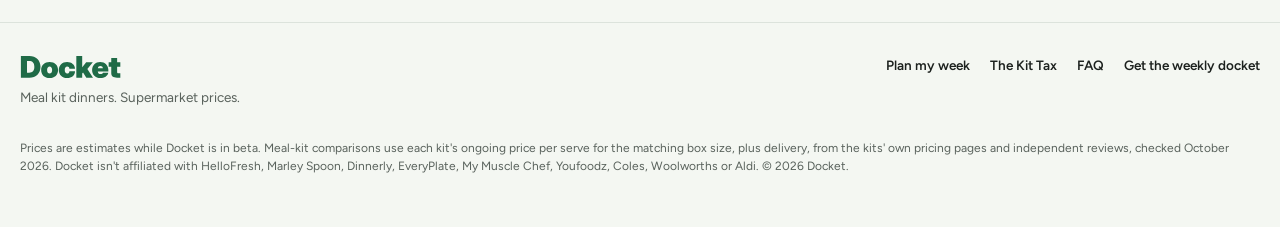
==== commit e6f5e3a6: "Sweet treats: five desserts as optional add-ons in the planner, homepage teaser with crumble photo" ====
--- a/index.html
+++ b/index.html
@@ -17,7 +17,7 @@
 <link rel="preconnect" href="https://fonts.googleapis.com">
 <link rel="preconnect" href="https://fonts.gstatic.com" crossorigin>
 <link rel="stylesheet" href="https://fonts.googleapis.com/css2?family=Inter:opsz,wght@14..32,700..900&family=Figtree:wght@400;500;600;700&family=IBM+Plex+Mono:wght@500;700&display=swap">
-<link rel="stylesheet" href="assets/css/docket.css?v=202610151946">
+<link rel="stylesheet" href="assets/css/docket.css?v=202610152006">
 </head>
 <body class="page-home">
 <a class="skip" href="#main">Skip to content</a>
@@ -75,6 +75,16 @@
   <section class="sec" id="collections">
     <div class="sec-title"><h2>Three kinds of dinner</h2><p>Most weeks we cook three everyday dinners, one premium night and one lighter one. Mix yours however you like.</p></div>
     <div class="col-grid" id="col-grid"></div>
+  </section>
+
+  <section class="treat-promo" id="treats">
+    <figure><img src="assets/img/food/treat-crumble-1200.jpg" alt="Apple crumble in a white baking dish" width="1200" height="900" loading="lazy"></figure>
+    <div>
+      <h2>Room for dessert</h2>
+      <p>Five sweet treats you can add to any week: brownies, apple crumble, baked cheesecake, choc chip cookies and banana bread. One batch each, on the same shopping list.</p>
+      <p class="hint">They never count toward your dinners or the Kit Tax.</p>
+      <a class="btn lg" href="plan.html#treats">See the treats</a>
+    </div>
   </section>
 
   <section class="sec" id="kit-tax">
@@ -142,12 +152,12 @@
   <div class="foot-links"><a href="plan.html">Plan my week</a><a href="index.html#kit-tax">The Kit Tax</a><a href="index.html#faq">FAQ</a><a href="index.html#join">Get the weekly docket</a></div>
   <p class="fine">Prices are estimates while Docket is in beta. Meal-kit comparisons use each kit's ongoing price per serve for the matching box size, plus delivery, from the kits' own pricing pages and independent reviews, checked October 2026. Docket isn't affiliated with HelloFresh, Marley Spoon, Dinnerly, EveryPlate, My Muscle Chef, Youfoodz, Coles, Woolworths or Aldi. © 2026 Docket.</p>
 </div></footer>
-<script src="js/config.js?v=202610151946"></script>
-<script src="js/data.js?v=202610151946"></script>
-<script src="js/prices.js?v=202610151946"></script>
-<script src="js/images.js?v=202610151946"></script>
-<script src="js/season.js?v=202610151946"></script>
-<script src="js/home.js?v=202610151946"></script>
-<script src="js/site.js?v=202610151946"></script>
+<script src="js/config.js?v=202610152006"></script>
+<script src="js/data.js?v=202610152006"></script>
+<script src="js/prices.js?v=202610152006"></script>
+<script src="js/images.js?v=202610152006"></script>
+<script src="js/season.js?v=202610152006"></script>
+<script src="js/home.js?v=202610152006"></script>
+<script src="js/site.js?v=202610152006"></script>
 </body>
 </html>
--- a/assets/css/docket.css
+++ b/assets/css/docket.css
@@ -297,7 +297,8 @@
 .col-premium .col-from b{color:var(--ticket)}
 .col-lighter{background:var(--mint);border-color:var(--mint)}
 /* Planner refinements */
-.collections{display:flex;gap:4px;border-bottom:1px solid var(--line);margin-bottom:10px;overflow-x:auto}
+.collections{display:flex;gap:4px;border-bottom:1px solid var(--line);margin-bottom:10px;overflow-x:auto;overflow-y:hidden;scrollbar-width:none;-ms-overflow-style:none}
+.collections::-webkit-scrollbar{display:none}
 .collections button{border:0;background:none;padding:10px 14px;font-weight:700;font-size:14.5px;color:var(--muted);border-bottom:2px solid transparent;margin-bottom:-1px;white-space:nowrap}
 .collections button[aria-selected="true"]{color:var(--ink);border-bottom-color:var(--green)}
 .col-note{margin:0 0 14px;font-size:13.5px;color:var(--muted);min-height:1em}
@@ -506,3 +507,25 @@
 .photo-strip img{display:block;width:100%;height:100%;object-fit:cover}
 .col-img{aspect-ratio:4/3}
 @media (max-width:700px){.photo-strip{grid-template-columns:repeat(2,minmax(0,1fr));gap:10px}.photo-strip figure{border-radius:16px}}
+
+/* Sweet treats: optional extras, styled peach so they read apart from dinners */
+.tier.treat{background:var(--peach);color:var(--markup)}
+.card.tier-treat .tier.treat{background:var(--surface)}
+.card.tier-treat{background:var(--peach);border-color:var(--peach)}
+.card.tier-treat .ticket::before{background:var(--peach)}
+.card.tier-treat .badge{background:var(--surface)}
+.card.tier-treat .btn.ghost{background:var(--surface);border-color:transparent}
+.card.tier-treat.sel .pick{background:var(--green);border-color:var(--green);color:var(--on-green)}
+.collections button[data-c="treats"]::before{background:var(--peach);border-color:var(--markup)}
+.picked li.pk-treat::before{background:var(--peach);border-color:var(--markup)}
+.picked li small{color:var(--muted);font-weight:400}
+
+/* Homepage sweet treats teaser */
+.treat-promo{display:grid;grid-template-columns:repeat(2,minmax(0,1fr));gap:40px;align-items:center;background:var(--peach);border-radius:32px;padding:32px}
+.treat-promo figure{margin:0;border-radius:24px;overflow:hidden;aspect-ratio:4/3}
+.treat-promo img{display:block;width:100%;height:100%;object-fit:cover}
+.treat-promo h2{font-size:clamp(30px,4vw,44px);letter-spacing:-.02em;margin:0 0 12px}
+.treat-promo p{margin:0 0 12px}
+.treat-promo .btn{margin-top:8px}
+@media (max-width:760px){.treat-promo{grid-template-columns:1fr;gap:20px;padding:20px;border-radius:24px}}
+.cards.treat-grid{align-items:start}
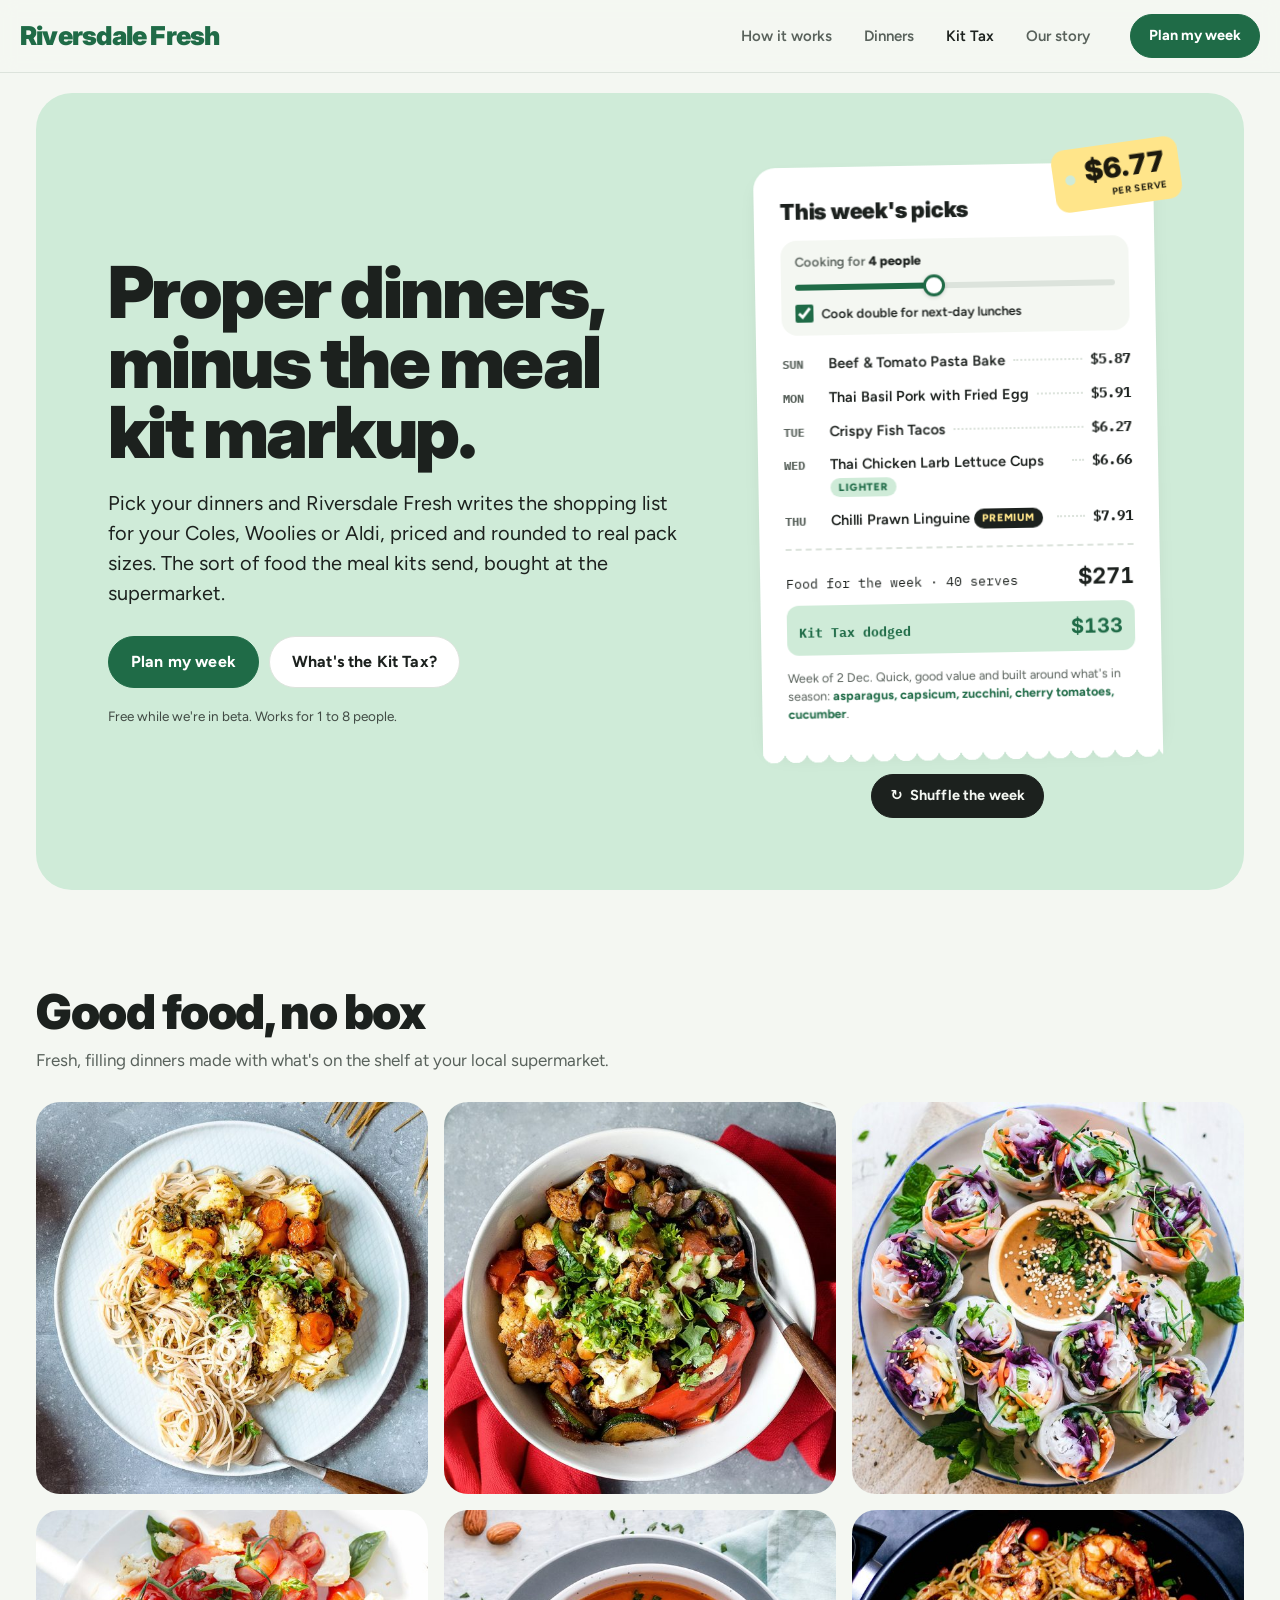
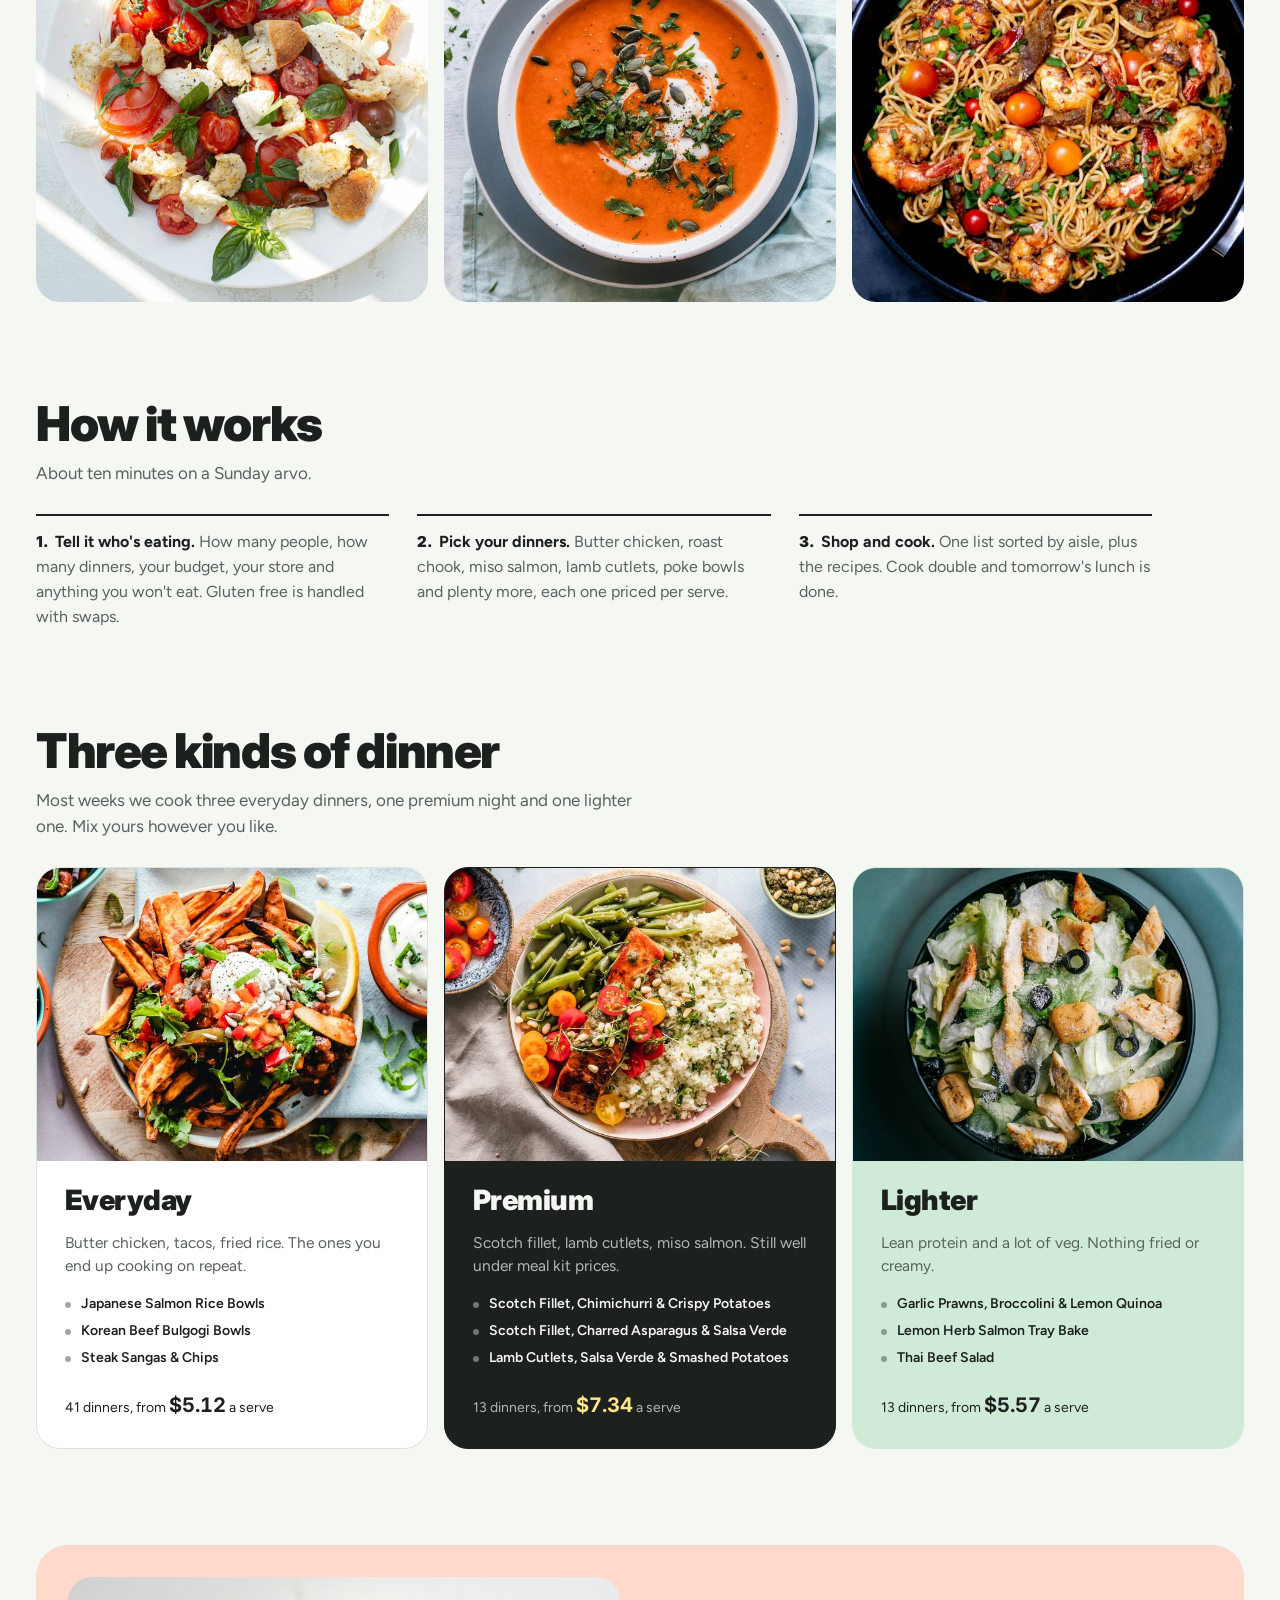
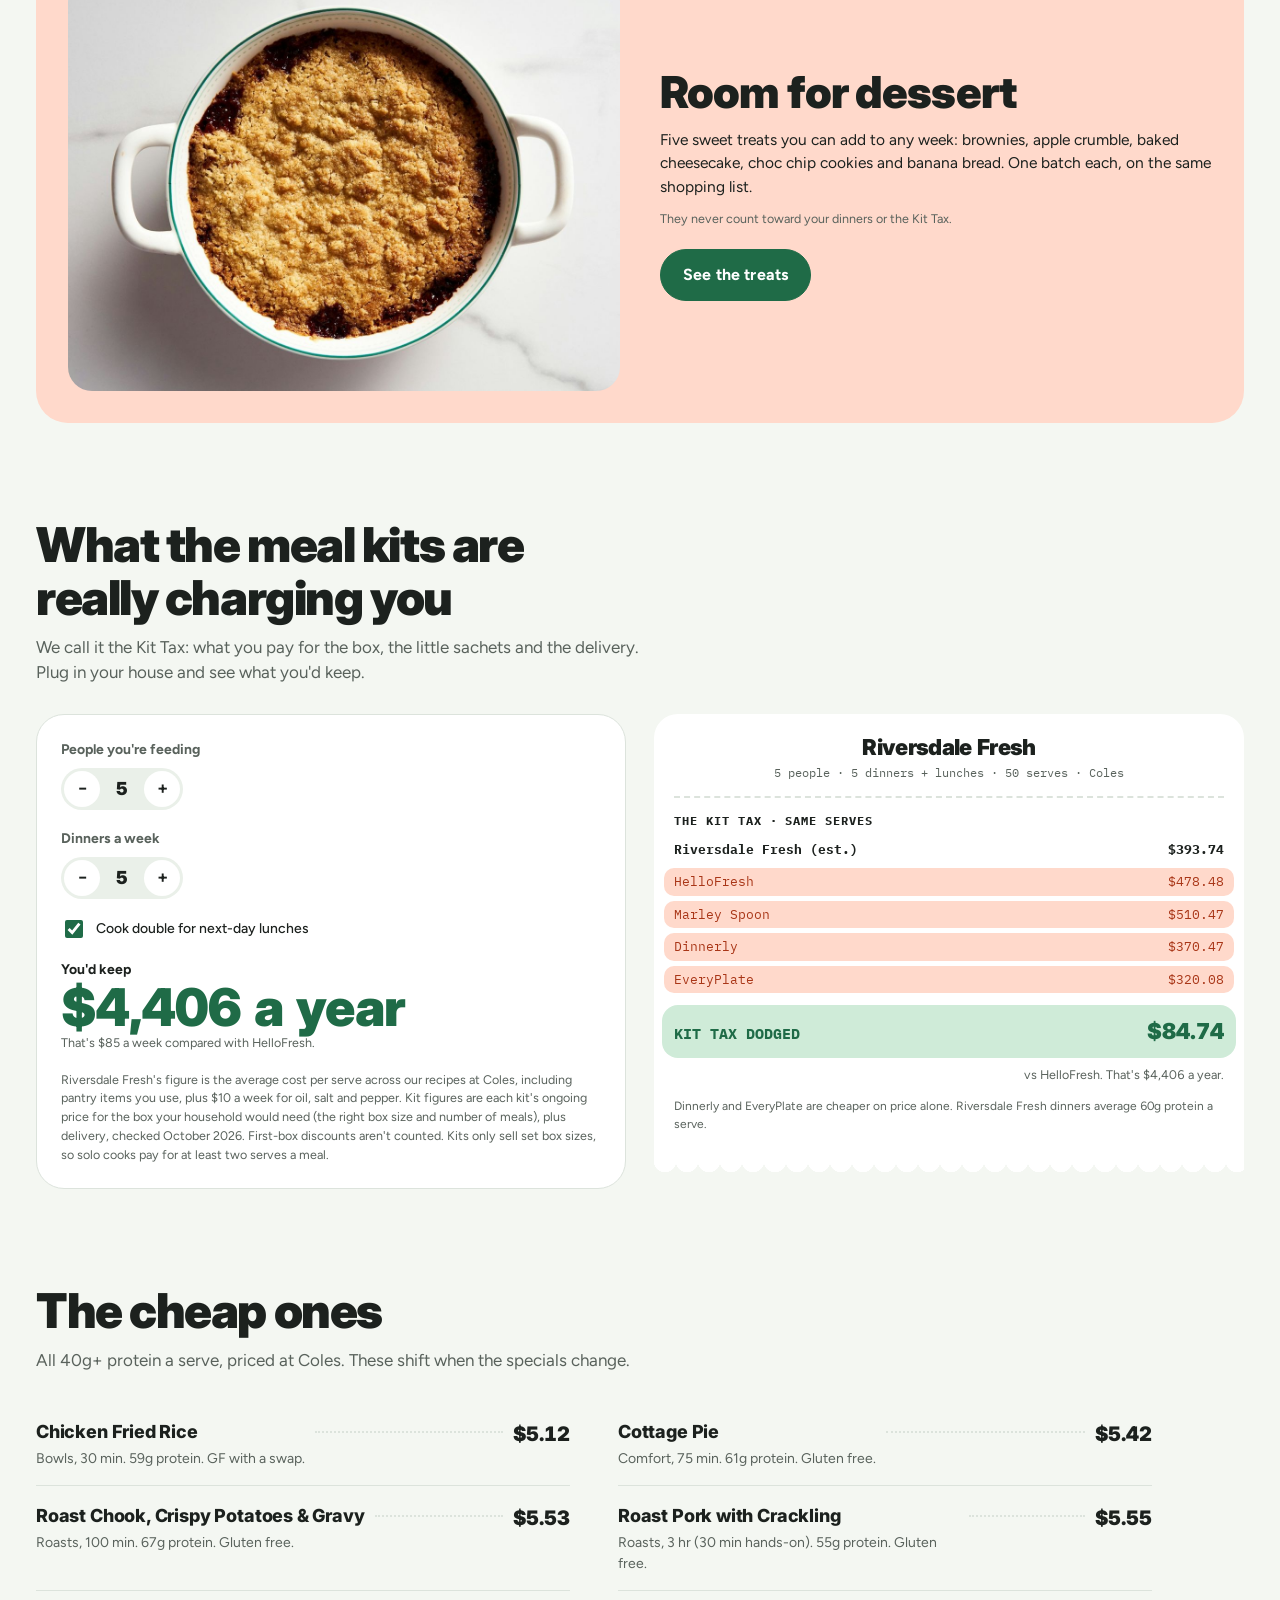
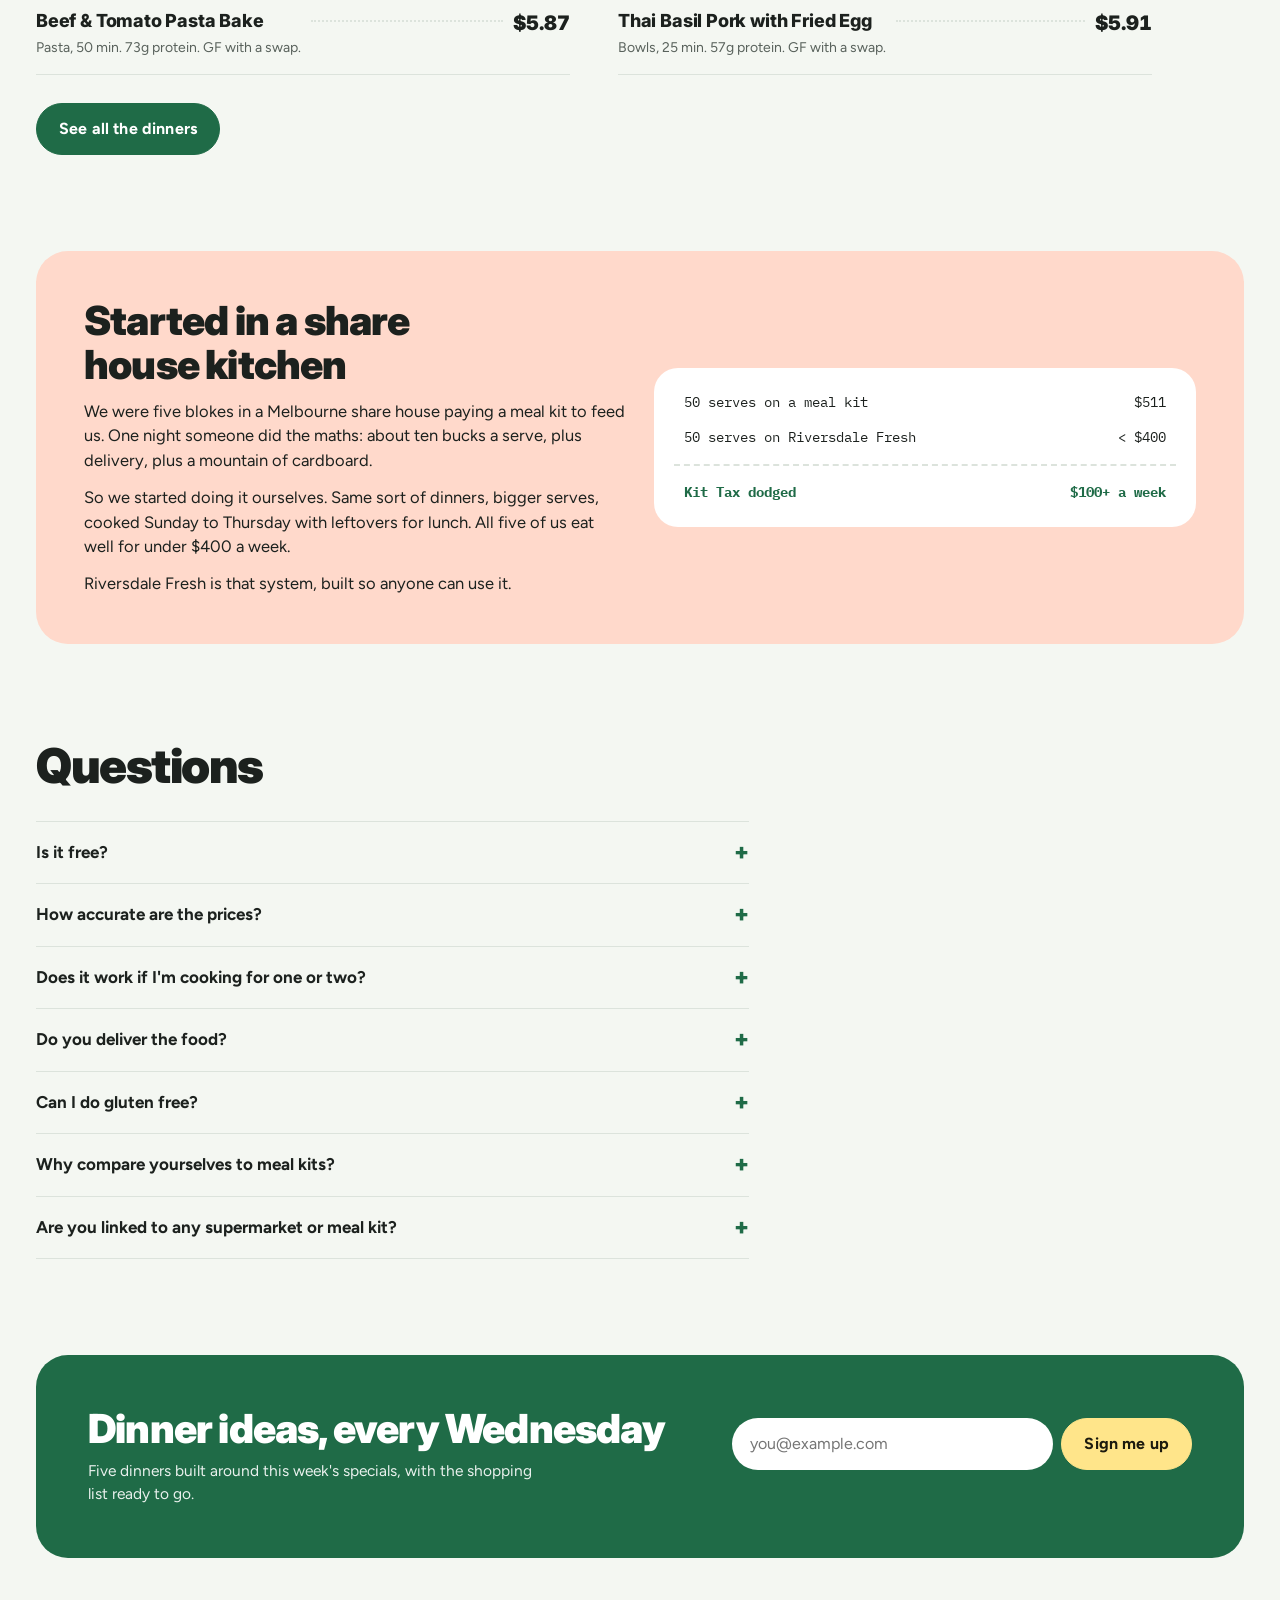
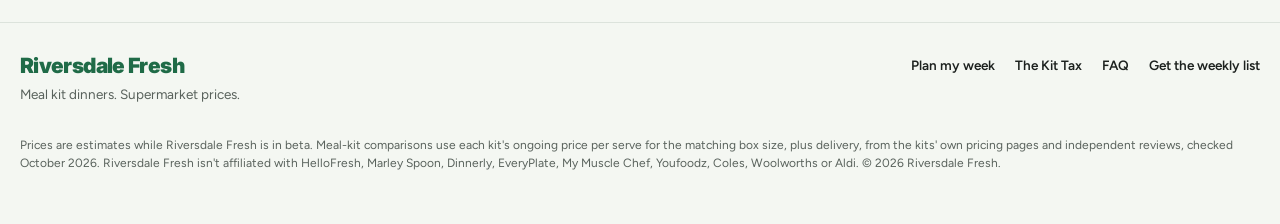
==== commit c6b9d00f: "Trade as Riversdale Fresh for now: text wordmark, site copy and PDFs" ====
--- a/index.html
+++ b/index.html
@@ -3,10 +3,10 @@
 <head>
 <meta charset="utf-8">
 <meta name="viewport" content="width=device-width, initial-scale=1, viewport-fit=cover">
-<title>Docket · Proper dinners, minus the meal kit markup</title>
-<meta name="description" content="Pick your dinners, set your budget, and Docket builds the shopping list from your local Coles, Woolies or Aldi. Same food as the meal kits, bigger serves, no box.">
-<meta property="og:title" content="Docket · Meal kit dinners at supermarket prices">
-<meta property="og:description" content="Pick your dinners, set your budget, and Docket builds the shopping list from your local Coles, Woolies or Aldi. Same food as the meal kits, bigger serves, no box.">
+<title>Riversdale Fresh · Proper dinners, minus the meal kit markup</title>
+<meta name="description" content="Pick your dinners, set your budget, and Riversdale Fresh builds the shopping list from your local Coles, Woolies or Aldi. Same food as the meal kits, bigger serves, no box.">
+<meta property="og:title" content="Riversdale Fresh · Meal kit dinners at supermarket prices">
+<meta property="og:description" content="Pick your dinners, set your budget, and Riversdale Fresh builds the shopping list from your local Coles, Woolies or Aldi. Same food as the meal kits, bigger serves, no box.">
 <meta property="og:image" content="assets/img/og.png">
 <meta property="og:type" content="website">
 <meta name="twitter:card" content="summary_large_image">
@@ -17,12 +17,12 @@
 <link rel="preconnect" href="https://fonts.googleapis.com">
 <link rel="preconnect" href="https://fonts.gstatic.com" crossorigin>
 <link rel="stylesheet" href="https://fonts.googleapis.com/css2?family=Inter:opsz,wght@14..32,700..900&family=Figtree:wght@400;500;600;700&family=IBM+Plex+Mono:wght@500;700&display=swap">
-<link rel="stylesheet" href="assets/css/docket.css?v=202610152006">
+<link rel="stylesheet" href="assets/css/docket.css?v=202610161143">
 </head>
 <body class="page-home">
 <a class="skip" href="#main">Skip to content</a>
 <nav class="nav" aria-label="Main"><div class="nav-in">
-  <a class="logo" href="index.html" aria-label="Docket home"><svg viewBox="0 0 911.01 216" role="img" aria-label="Docket"><path fill="currentColor" d="M84.88 204.83C145.52 204.83 184.49 166.26 184.49 106.55C184.49 46.71 144.86 8 84.09 8L8 8L8 204.83ZM62.95 159.39L62.95 53.44L80.66 53.44C113.81 53.44 129 70.48 129 106.55C129 142.35 114.34 159.39 82.24 159.39ZM266.53 208C311.97 208 342.62 179.73 342.62 135.08C342.62 90.56 311.97 62.16 266.53 62.16C221.22 62.16 190.44 90.56 190.44 135.08C190.44 179.86 221.22 208 266.53 208ZM266.53 166.78C253.98 166.78 243.8 156.08 243.8 135.08C243.8 114.08 253.98 103.38 266.53 103.38C279.08 103.38 289.25 114.08 289.25 135.08C289.25 156.08 279.08 166.78 266.53 166.78ZM423.86 208C465.87 208 495.2 182.64 495.2 146.44L444.73 146.44C443.81 159.12 436.15 167.05 424.92 167.05C411.05 167.05 402.73 155.03 402.73 135.08C402.73 115 410.92 103.11 424.92 103.11C436.15 103.11 443.81 110.77 444.73 123.19L495.2 123.19C493.88 87 464.81 62.16 423.86 62.16C379.21 62.16 349.36 91.49 349.36 135.08C349.36 178.81 379.08 208 423.86 208ZM506.96 204.83L559.8 204.83L559.8 166.12L567.46 156.61L597.05 204.83L657.03 204.83L606.3 126.63L655.44 65.33L595.73 65.33L560.33 110.77L559.8 110.77L559.8 8L506.96 8ZM723.08 208C759.8 208 789.39 187.79 794.55 159.25L747.78 159.25C744.88 166.78 736.42 171.28 725.19 171.28C709.87 171.28 700.62 162.56 700.23 147.76L795.08 147.76L795.08 133.63C795.08 91.75 764.82 62.16 722.02 62.16C679.22 62.16 648.97 92.41 648.97 135.08C648.97 177.75 679.62 208 723.08 208ZM700.62 118.17C702.47 106.68 710.66 99.94 723.48 99.94C736.29 99.94 744.48 106.68 746.33 118.17ZM903.01 65.33L874.21 65.33L874.21 27.29L821.37 27.29L821.37 65.33L797.85 65.33L797.85 105.49L821.37 105.49L821.37 163.09C821.37 192.15 837.35 204.83 873.94 204.83L903.01 204.83L903.01 164.67L886.36 164.67C876.72 164.67 874.21 162.16 874.21 153.84L874.21 105.49L903.01 105.49Z"/></svg></a>
+  <a class="logo" href="index.html" aria-label="Riversdale Fresh home"><span class="wm">Riversdale Fresh</span></a>
   <div class="nav-links">
     <a href="index.html#how">How it works</a>
     <a href="index.html#collections">Dinners</a>
@@ -36,14 +36,14 @@
   <section class="hero">
     <div>
       <h1>Proper dinners, minus the meal kit markup.</h1>
-      <p class="lead">Pick your dinners and Docket writes the shopping list for your Coles, Woolies or Aldi, priced and rounded to real pack sizes. The sort of food the meal kits send, bought at the supermarket.</p>
+      <p class="lead">Pick your dinners and Riversdale Fresh writes the shopping list for your Coles, Woolies or Aldi, priced and rounded to real pack sizes. The sort of food the meal kits send, bought at the supermarket.</p>
       <div class="cta"><a class="btn lg" href="plan.html">Plan my week</a><a class="btn ghost lg" href="#kit-tax">What's the Kit Tax?</a></div>
       <p class="trust">Free while we're in beta. Works for 1 to 8 people.</p>
     </div>
     <div class="hero-docket">
       <div class="hang" aria-hidden="true"><div class="ticket num"><b id="hero-serve">$5</b><small>per serve</small></div></div>
       <div class="menu-wrap">
-        <div class="menu-card" id="menu-card" aria-live="polite" aria-label="An example week on Docket"></div>
+        <div class="menu-card" id="menu-card" aria-live="polite" aria-label="An example week on Riversdale Fresh"></div>
         <button class="btn shuffle" id="shuffle" type="button"><span aria-hidden="true">↻</span> Shuffle the week</button>
       </div>
     </div>
@@ -97,7 +97,7 @@
           <div class="stepper" role="group" aria-labelledby="c-l-din"><button id="c-din-dn" aria-label="Fewer dinners">−</button><output id="c-din" class="num">5</output><button id="c-din-up" aria-label="More dinners">+</button></div></div>
         <label class="toggle"><input type="checkbox" id="c-lunch" checked> Cook double for next-day lunches</label>
         <div><span class="lbl">You'd keep</span><div class="yr-big num" id="c-year">$0</div><p class="hint" id="c-year-sub"></p></div>
-        <p class="hint">Docket's figure is the average cost per serve across our recipes at Coles, including pantry items you use, plus $10 a week for oil, salt and pepper. Kit figures are each kit's ongoing price for the box your household would need (the right box size and number of meals), plus delivery, checked October 2026. First-box discounts aren't counted. Kits only sell set box sizes, so solo cooks pay for at least two serves a meal.</p>
+        <p class="hint">Riversdale Fresh's figure is the average cost per serve across our recipes at Coles, including pantry items you use, plus $10 a week for oil, salt and pepper. Kit figures are each kit's ongoing price for the box your household would need (the right box size and number of meals), plus delivery, checked October 2026. First-box discounts aren't counted. Kits only sell set box sizes, so solo cooks pay for at least two serves a meal.</p>
       </div>
       <div class="docket" id="calc-docket" aria-live="polite"></div>
     </div>
@@ -114,11 +114,11 @@
       <h2>Started in a share house kitchen</h2>
       <p>We were five blokes in a Melbourne share house paying a meal kit to feed us. One night someone did the maths: about ten bucks a serve, plus delivery, plus a mountain of cardboard.</p>
       <p>So we started doing it ourselves. Same sort of dinners, bigger serves, cooked Sunday to Thursday with leftovers for lunch. All five of us eat well for under $400 a week.</p>
-      <p>Docket is that system, built so anyone can use it.</p>
+      <p>Riversdale Fresh is that system, built so anyone can use it.</p>
     </div>
     <div class="maths" aria-label="Our weekly maths">
       <div class="ln"><span>50 serves on a meal kit</span><span>$511</span></div>
-      <div class="ln"><span>50 serves on Docket</span><span>&lt; $400</span></div>
+      <div class="ln"><span>50 serves on Riversdale Fresh</span><span>&lt; $400</span></div>
       <hr class="rule" style="margin:6px 0">
       <div class="ln" style="font-weight:700;color:var(--green)"><span>Kit Tax dodged</span><span>$100+ a week</span></div>
     </div>
@@ -129,11 +129,11 @@
     <div class="faq">
       <details><summary>Is it free?</summary><p>Yes, while we're in beta. You plan, we build the list. No account, no card.</p></details>
       <details><summary>How accurate are the prices?</summary><p>Right now they're our estimates for Melbourne stores. Live weekly Coles and Woolies prices are on the way, refreshed every Wednesday when the specials change.</p></details>
-      <details><summary>Does it work if I'm cooking for one or two?</summary><p>Yes. Docket picks the smallest packs that cover what you need, prices meat and veg by weight, shows what you'll have left over, and suggests a dinner that uses it up. Anything left in the pantry carries over to next week rather than counting against this one.</p></details>
+      <details><summary>Does it work if I'm cooking for one or two?</summary><p>Yes. Riversdale Fresh picks the smallest packs that cover what you need, prices meat and veg by weight, shows what you'll have left over, and suggests a dinner that uses it up. Anything left in the pantry carries over to next week rather than counting against this one.</p></details>
       <details><summary>Do you deliver the food?</summary><p>No box, no delivery. You shop at your usual supermarket with our list, which is where the savings come from. A one-tap "send to my trolley" for Coles and Woolies is on our list.</p></details>
       <details><summary>Can I do gluten free?</summary><p>Yes. Tell us how many gluten free eaters you've got and we add the swaps (GF pasta, buns, crumbs, tamari) in the right amounts. Always check labels on sauces and spice mixes.</p></details>
       <details><summary>Why compare yourselves to meal kits?</summary><p>Because that's what we were paying for. We use each kit's lowest published price for the same number of serves, delivery included, and we'll say so when a budget kit comes in cheaper.</p></details>
-      <details><summary>Are you linked to any supermarket or meal kit?</summary><p>No. Docket is independent.</p></details>
+      <details><summary>Are you linked to any supermarket or meal kit?</summary><p>No. Riversdale Fresh is independent.</p></details>
     </div>
   </section>
 
@@ -148,16 +148,16 @@
   </section>
 </main>
 <footer class="site-foot"><div class="foot-in">
-  <div><a class="logo" href="index.html" aria-label="Docket home"><svg viewBox="0 0 911.01 216" role="img" aria-label="Docket"><path fill="currentColor" d="M84.88 204.83C145.52 204.83 184.49 166.26 184.49 106.55C184.49 46.71 144.86 8 84.09 8L8 8L8 204.83ZM62.95 159.39L62.95 53.44L80.66 53.44C113.81 53.44 129 70.48 129 106.55C129 142.35 114.34 159.39 82.24 159.39ZM266.53 208C311.97 208 342.62 179.73 342.62 135.08C342.62 90.56 311.97 62.16 266.53 62.16C221.22 62.16 190.44 90.56 190.44 135.08C190.44 179.86 221.22 208 266.53 208ZM266.53 166.78C253.98 166.78 243.8 156.08 243.8 135.08C243.8 114.08 253.98 103.38 266.53 103.38C279.08 103.38 289.25 114.08 289.25 135.08C289.25 156.08 279.08 166.78 266.53 166.78ZM423.86 208C465.87 208 495.2 182.64 495.2 146.44L444.73 146.44C443.81 159.12 436.15 167.05 424.92 167.05C411.05 167.05 402.73 155.03 402.73 135.08C402.73 115 410.92 103.11 424.92 103.11C436.15 103.11 443.81 110.77 444.73 123.19L495.2 123.19C493.88 87 464.81 62.16 423.86 62.16C379.21 62.16 349.36 91.49 349.36 135.08C349.36 178.81 379.08 208 423.86 208ZM506.96 204.83L559.8 204.83L559.8 166.12L567.46 156.61L597.05 204.83L657.03 204.83L606.3 126.63L655.44 65.33L595.73 65.33L560.33 110.77L559.8 110.77L559.8 8L506.96 8ZM723.08 208C759.8 208 789.39 187.79 794.55 159.25L747.78 159.25C744.88 166.78 736.42 171.28 725.19 171.28C709.87 171.28 700.62 162.56 700.23 147.76L795.08 147.76L795.08 133.63C795.08 91.75 764.82 62.16 722.02 62.16C679.22 62.16 648.97 92.41 648.97 135.08C648.97 177.75 679.62 208 723.08 208ZM700.62 118.17C702.47 106.68 710.66 99.94 723.48 99.94C736.29 99.94 744.48 106.68 746.33 118.17ZM903.01 65.33L874.21 65.33L874.21 27.29L821.37 27.29L821.37 65.33L797.85 65.33L797.85 105.49L821.37 105.49L821.37 163.09C821.37 192.15 837.35 204.83 873.94 204.83L903.01 204.83L903.01 164.67L886.36 164.67C876.72 164.67 874.21 162.16 874.21 153.84L874.21 105.49L903.01 105.49Z"/></svg></a><p style="margin:8px 0 0">Meal kit dinners. Supermarket prices.</p></div>
-  <div class="foot-links"><a href="plan.html">Plan my week</a><a href="index.html#kit-tax">The Kit Tax</a><a href="index.html#faq">FAQ</a><a href="index.html#join">Get the weekly docket</a></div>
-  <p class="fine">Prices are estimates while Docket is in beta. Meal-kit comparisons use each kit's ongoing price per serve for the matching box size, plus delivery, from the kits' own pricing pages and independent reviews, checked October 2026. Docket isn't affiliated with HelloFresh, Marley Spoon, Dinnerly, EveryPlate, My Muscle Chef, Youfoodz, Coles, Woolworths or Aldi. © 2026 Docket.</p>
+  <div><a class="logo" href="index.html" aria-label="Riversdale Fresh home"><span class="wm">Riversdale Fresh</span></a><p style="margin:8px 0 0">Meal kit dinners. Supermarket prices.</p></div>
+  <div class="foot-links"><a href="plan.html">Plan my week</a><a href="index.html#kit-tax">The Kit Tax</a><a href="index.html#faq">FAQ</a><a href="index.html#join">Get the weekly list</a></div>
+  <p class="fine">Prices are estimates while Riversdale Fresh is in beta. Meal-kit comparisons use each kit's ongoing price per serve for the matching box size, plus delivery, from the kits' own pricing pages and independent reviews, checked October 2026. Riversdale Fresh isn't affiliated with HelloFresh, Marley Spoon, Dinnerly, EveryPlate, My Muscle Chef, Youfoodz, Coles, Woolworths or Aldi. © 2026 Riversdale Fresh.</p>
 </div></footer>
-<script src="js/config.js?v=202610152006"></script>
-<script src="js/data.js?v=202610152006"></script>
-<script src="js/prices.js?v=202610152006"></script>
-<script src="js/images.js?v=202610152006"></script>
-<script src="js/season.js?v=202610152006"></script>
-<script src="js/home.js?v=202610152006"></script>
-<script src="js/site.js?v=202610152006"></script>
+<script src="js/config.js?v=202610161143"></script>
+<script src="js/data.js?v=202610161143"></script>
+<script src="js/prices.js?v=202610161143"></script>
+<script src="js/images.js?v=202610161143"></script>
+<script src="js/season.js?v=202610161143"></script>
+<script src="js/home.js?v=202610161143"></script>
+<script src="js/site.js?v=202610161143"></script>
 </body>
 </html>
--- a/assets/css/docket.css
+++ b/assets/css/docket.css
@@ -529,3 +529,8 @@
 .treat-promo .btn{margin-top:8px}
 @media (max-width:760px){.treat-promo{grid-template-columns:1fr;gap:20px;padding:20px;border-radius:24px}}
 .cards.treat-grid{align-items:start}
+/* Text wordmark while trading as Riversdale Fresh */
+.wm{display:inline-block;font-family:var(--display);font-weight:900;font-size:26px;line-height:1;letter-spacing:-.03em;white-space:nowrap}
+.foot-in .wm{font-size:21px}
+.dk-brand .wm{font-size:22px}
+@media (max-width:420px){.logo .wm{font-size:21px}}
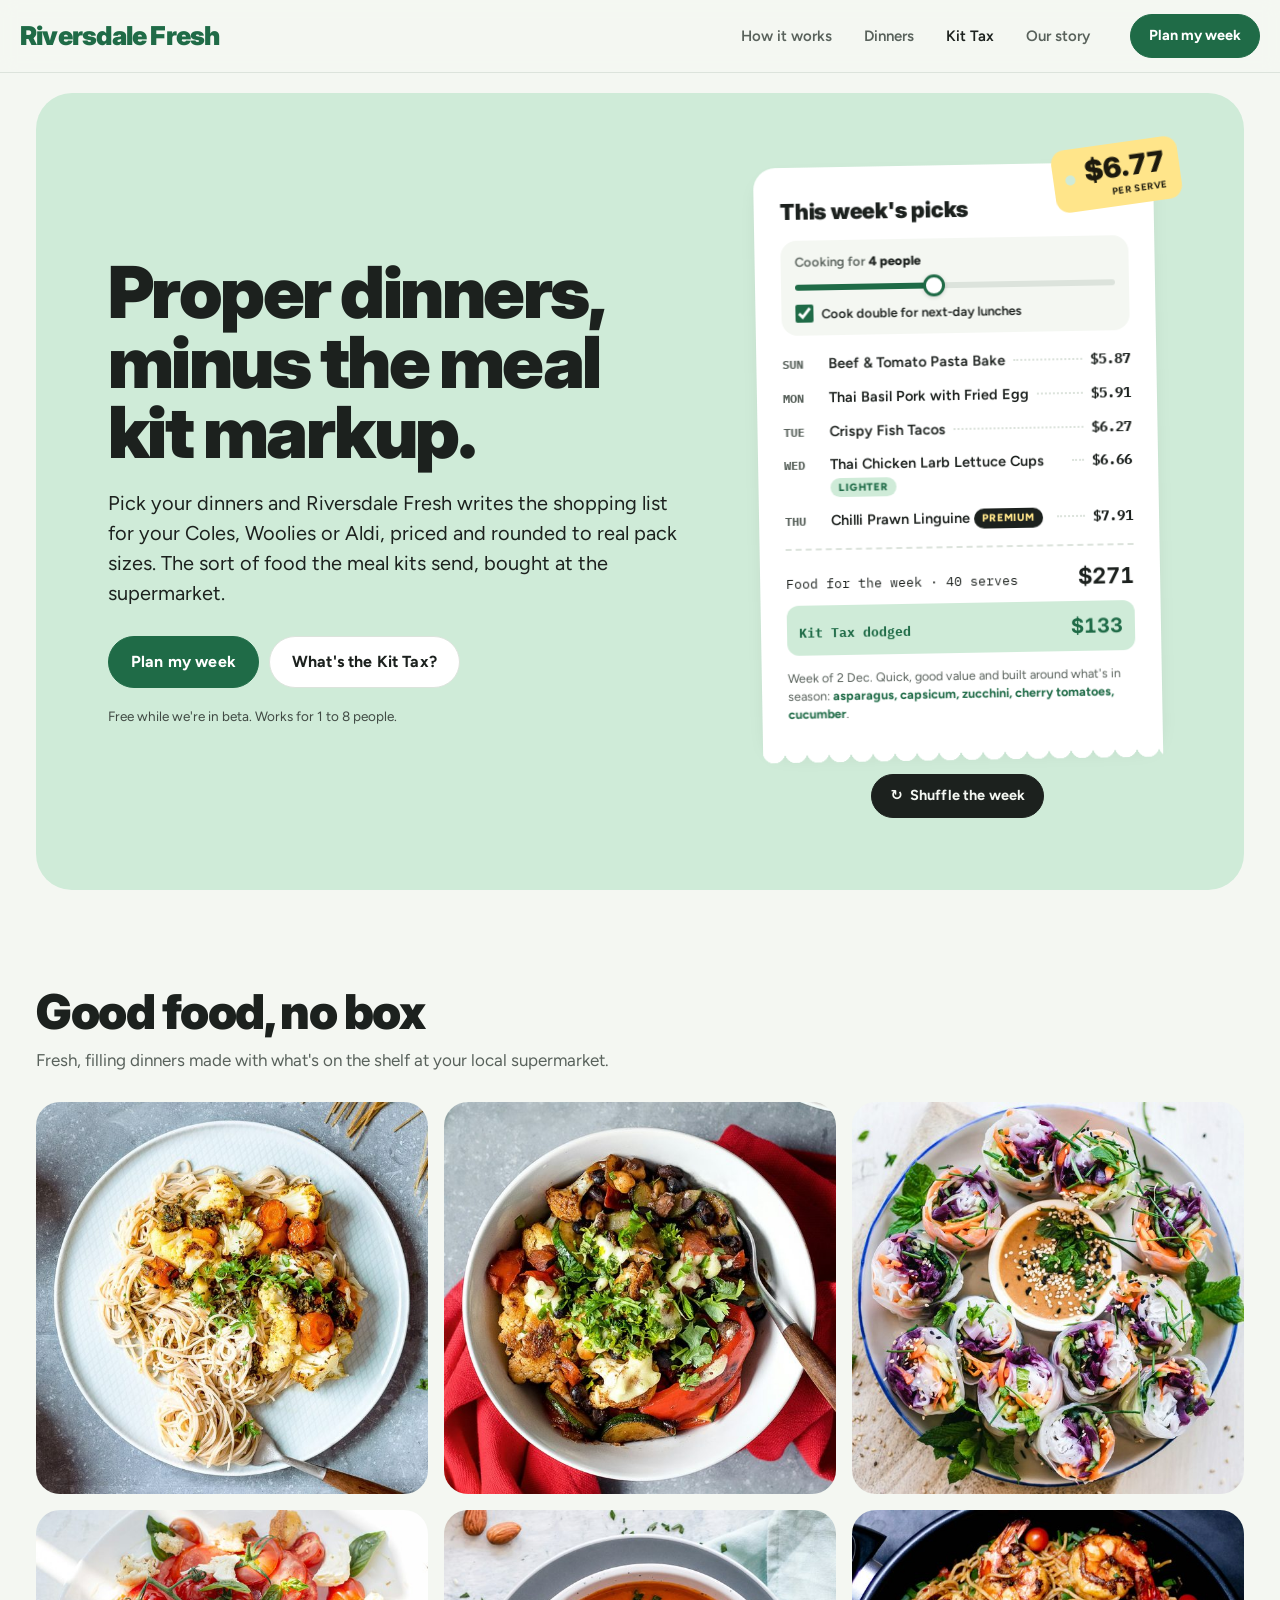
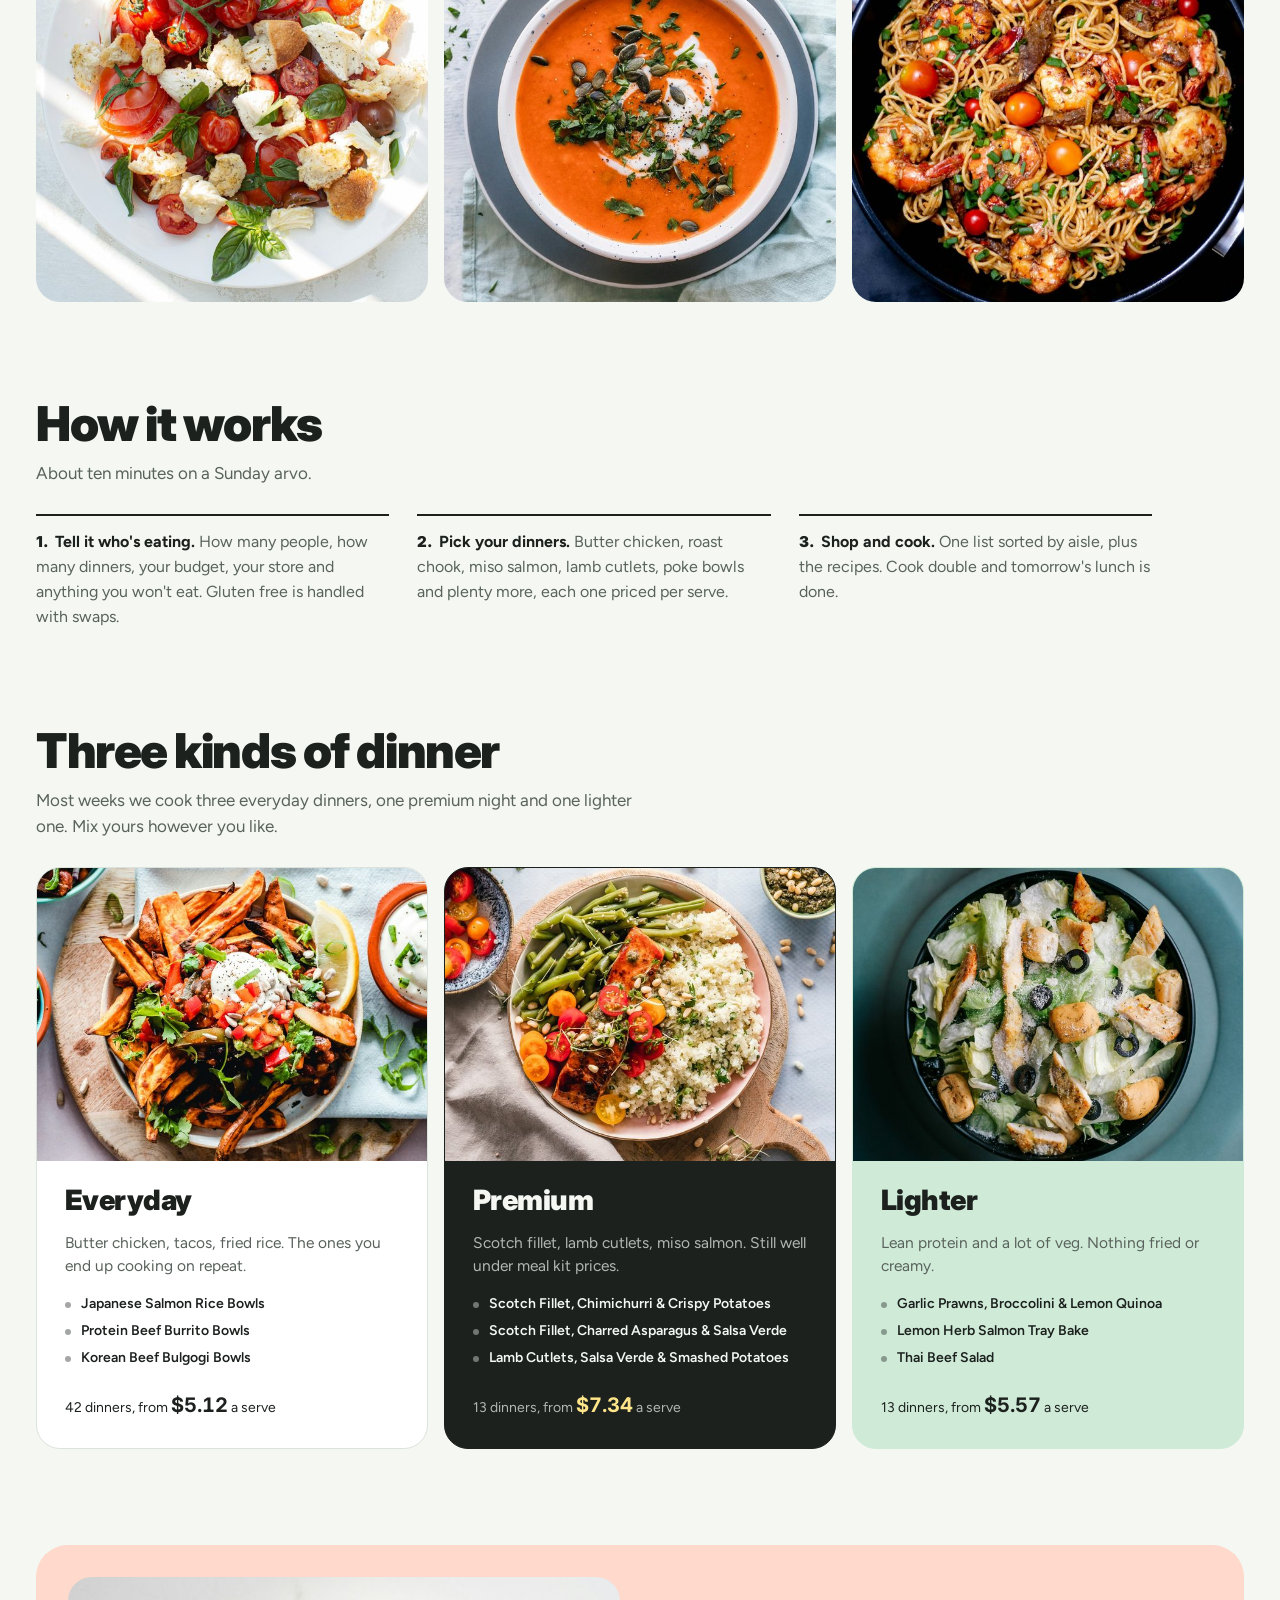
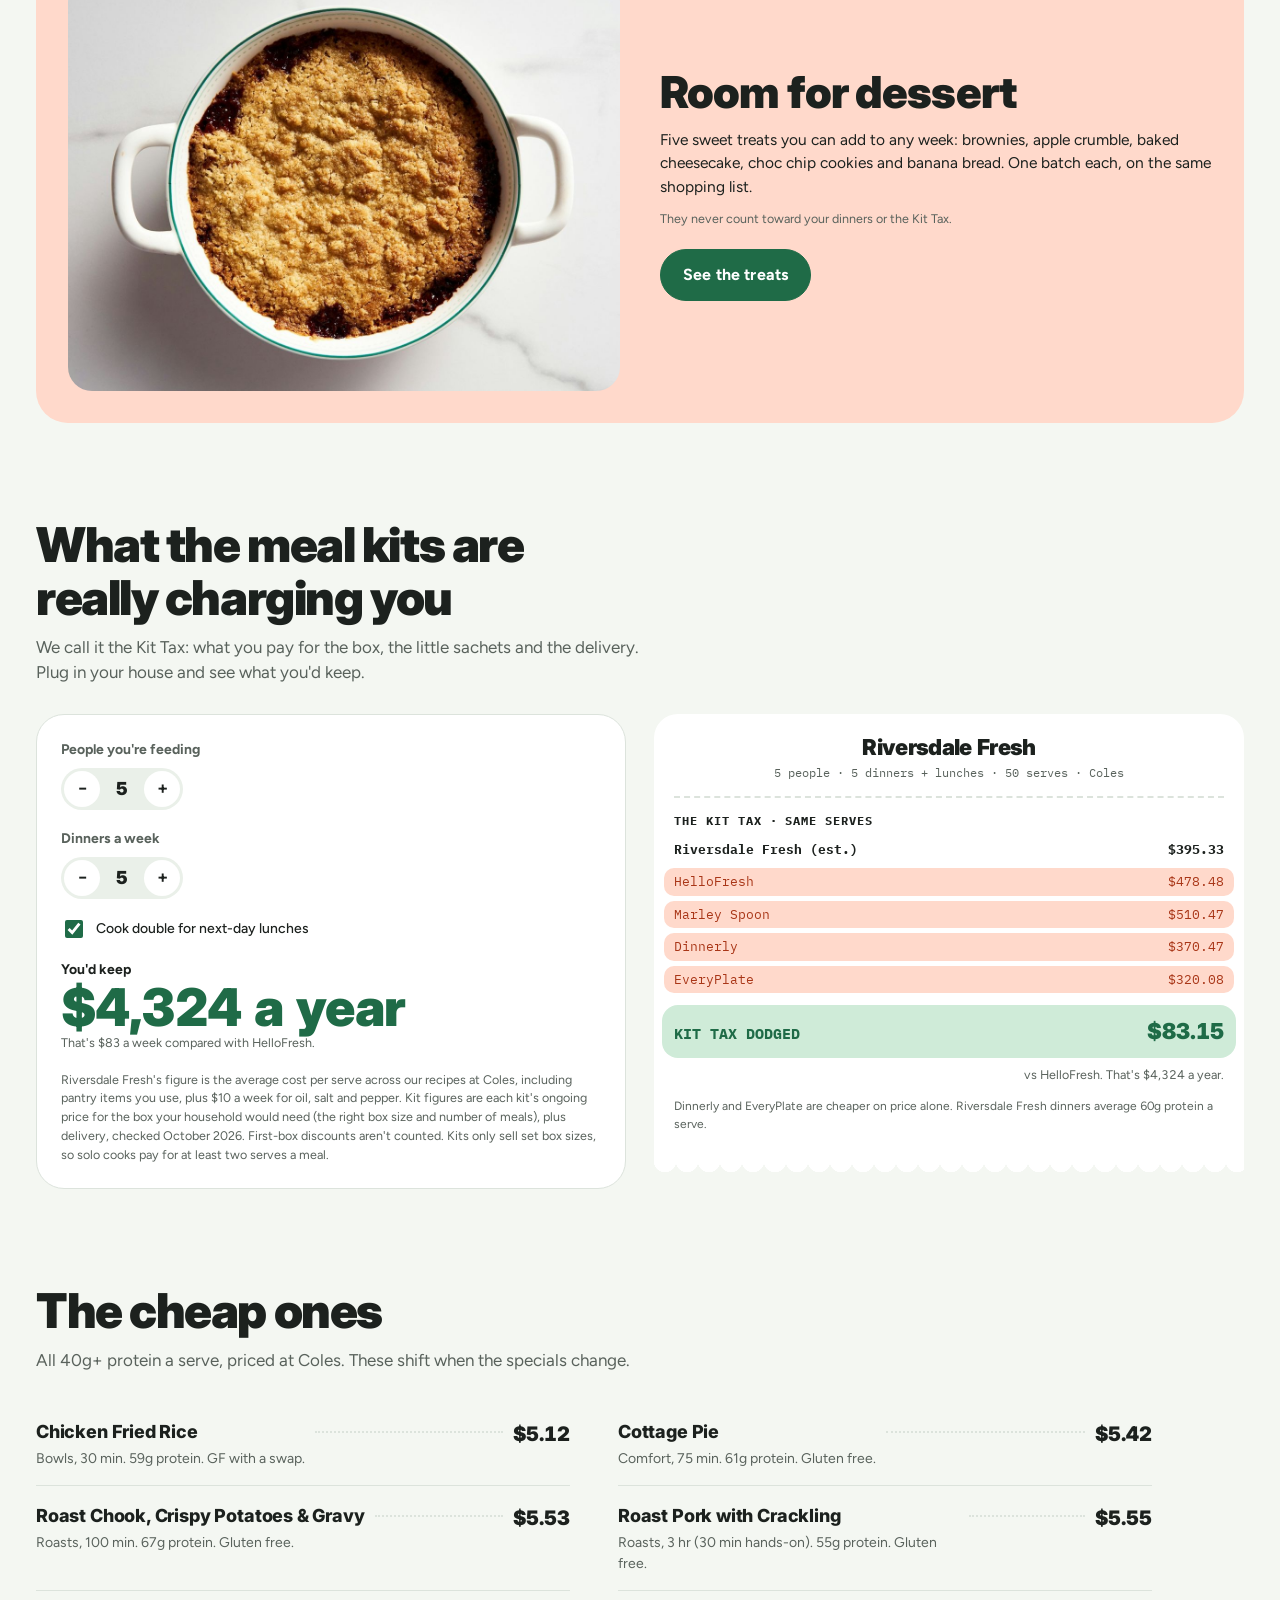
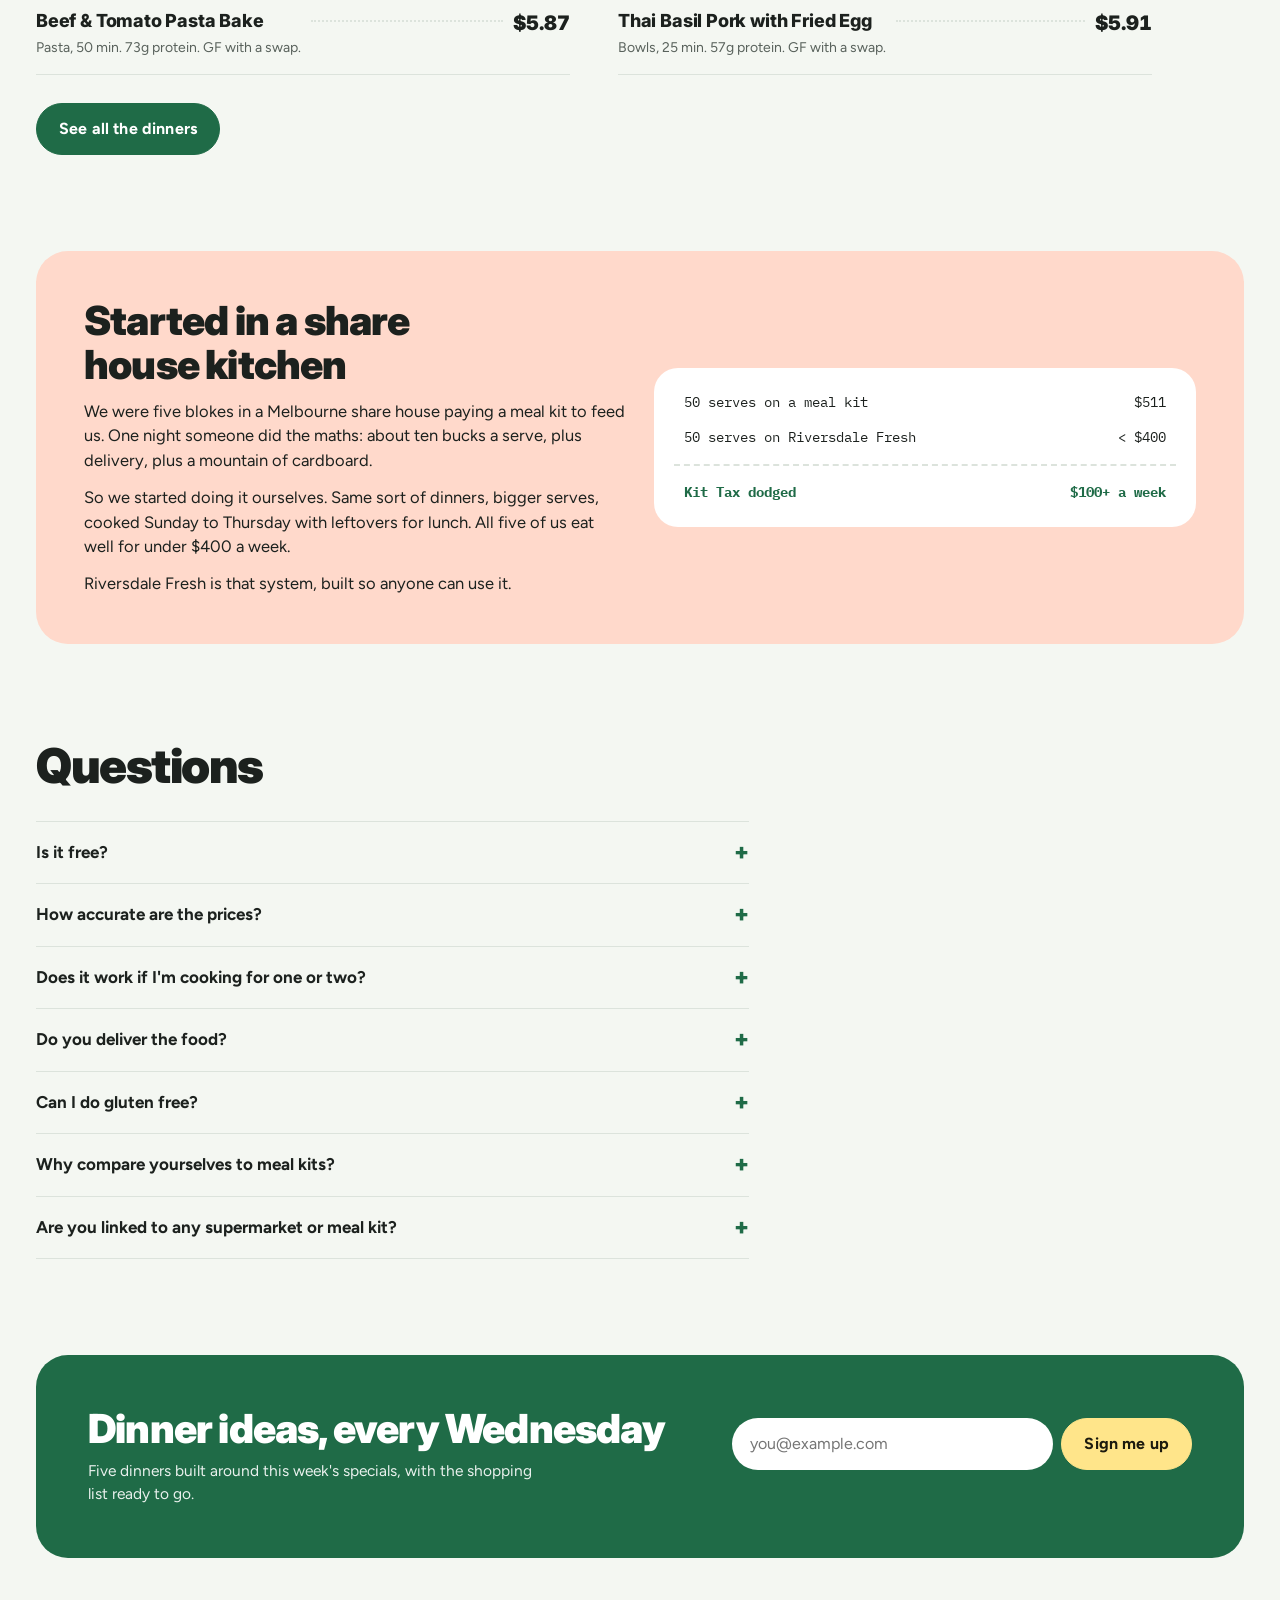
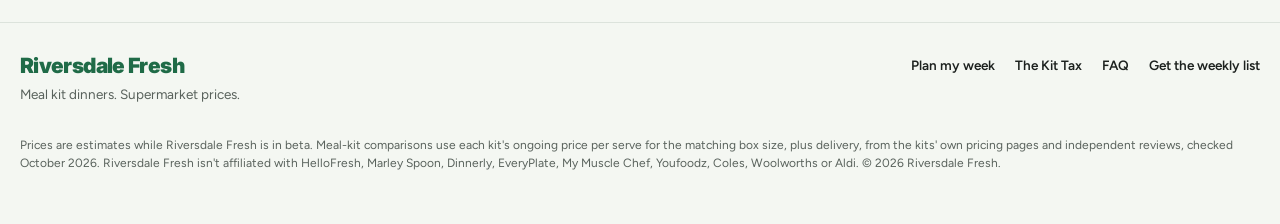
==== commit 3c97be8d: "Add Protein Beef Burrito Bowls with lean mince, cottage cheese, sweet potato and hot honey" ====
--- a/index.html
+++ b/index.html
@@ -11,13 +11,13 @@
 <meta property="og:type" content="website">
 <meta name="twitter:card" content="summary_large_image">
 <meta name="theme-color" content="#CFEBD8">
-<link rel="icon" href="assets/img/favicon.ico" sizes="any">
-<link rel="icon" href="assets/img/docket-icon.svg" type="image/svg+xml">
-<link rel="apple-touch-icon" href="assets/img/docket-icon-180.png">
+<link rel="icon" href="assets/img/riversdale-favicon.ico" sizes="any">
+<link rel="icon" href="assets/img/riversdale-icon.svg" type="image/svg+xml">
+<link rel="apple-touch-icon" href="assets/img/riversdale-icon-180.png">
 <link rel="preconnect" href="https://fonts.googleapis.com">
 <link rel="preconnect" href="https://fonts.gstatic.com" crossorigin>
 <link rel="stylesheet" href="https://fonts.googleapis.com/css2?family=Inter:opsz,wght@14..32,700..900&family=Figtree:wght@400;500;600;700&family=IBM+Plex+Mono:wght@500;700&display=swap">
-<link rel="stylesheet" href="assets/css/docket.css?v=202610161143">
+<link rel="stylesheet" href="assets/css/riversdale-fresh.css?v=202610172125">
 </head>
 <body class="page-home">
 <a class="skip" href="#main">Skip to content</a>
@@ -152,12 +152,12 @@
   <div class="foot-links"><a href="plan.html">Plan my week</a><a href="index.html#kit-tax">The Kit Tax</a><a href="index.html#faq">FAQ</a><a href="index.html#join">Get the weekly list</a></div>
   <p class="fine">Prices are estimates while Riversdale Fresh is in beta. Meal-kit comparisons use each kit's ongoing price per serve for the matching box size, plus delivery, from the kits' own pricing pages and independent reviews, checked October 2026. Riversdale Fresh isn't affiliated with HelloFresh, Marley Spoon, Dinnerly, EveryPlate, My Muscle Chef, Youfoodz, Coles, Woolworths or Aldi. © 2026 Riversdale Fresh.</p>
 </div></footer>
-<script src="js/config.js?v=202610161143"></script>
-<script src="js/data.js?v=202610161143"></script>
-<script src="js/prices.js?v=202610161143"></script>
-<script src="js/images.js?v=202610161143"></script>
-<script src="js/season.js?v=202610161143"></script>
-<script src="js/home.js?v=202610161143"></script>
-<script src="js/site.js?v=202610161143"></script>
+<script src="js/config.js?v=202610172125"></script>
+<script src="js/data.js?v=202610172125"></script>
+<script src="js/prices.js?v=202610172125"></script>
+<script src="js/images.js?v=202610172125"></script>
+<script src="js/season.js?v=202610172125"></script>
+<script src="js/home.js?v=202610172125"></script>
+<script src="js/site.js?v=202610172125"></script>
 </body>
 </html>
--- a/assets/css/riversdale-fresh.css
+++ b/assets/css/riversdale-fresh.css
@@ -0,0 +1,536 @@
+/* Riversdale Fresh site styles. Tokens first, then site chrome (nav, footer), the home page, then the planner. */
+:root{
+  --bg:#F4F7F2; --surface:#FFFFFF; --sunk:#EAF0E9; --ink:#1C211E; --muted:#59625C; --line:#DCE3DC;
+  --green:#1F6B47; --on-green:#FFFFFF; --mint:#CFEBD8; --ticket:#FFE58A; --on-ticket:#1C1A0E;
+  --markup:#A93617; --peach:#FFD9CB; --bad:#A93617;
+  --display:"Inter",system-ui,-apple-system,"Segoe UI",sans-serif;
+  --body:"Figtree",system-ui,-apple-system,"Segoe UI",sans-serif;
+  --mono:"IBM Plex Mono",ui-monospace,Menlo,monospace;
+  --r-sm:10px; --r-md:16px; --r-lg:24px;
+}
+@media (prefers-color-scheme: dark){:root:not([data-theme="light"]){
+  --bg:#121614; --surface:#1B201D; --sunk:#232A26; --ink:#EEF2EC; --muted:#A5AEA8; --line:#2E3631;
+  --green:#7FD3A6; --on-green:#0B1A12; --mint:#1E3A2B; --ticket:#FFE073; --on-ticket:#1C1A0E;
+  --markup:#FF9C7A; --peach:#43271D; --bad:#FF9C7A; color-scheme:dark}}
+:root[data-theme="dark"]{
+  --bg:#121614; --surface:#1B201D; --sunk:#232A26; --ink:#EEF2EC; --muted:#A5AEA8; --line:#2E3631;
+  --green:#7FD3A6; --on-green:#0B1A12; --mint:#1E3A2B; --ticket:#FFE073; --on-ticket:#1C1A0E;
+  --markup:#FF9C7A; --peach:#43271D; --bad:#FF9C7A; color-scheme:dark}
+
+*{box-sizing:border-box}
+body{background:var(--bg);color:var(--ink);font-family:var(--body);font-size:15px;line-height:1.5}
+button,input,select{font:inherit;color:inherit}
+button{cursor:pointer}
+:focus-visible{outline:2px solid var(--green);outline-offset:2px}
+.num{font-variant-numeric:tabular-nums}
+
+.mast{padding-left:max(16px,env(safe-area-inset-left,0px));padding-right:max(16px,env(safe-area-inset-right,0px));padding-block:22px 4px}
+.mast-in{max-width:1240px;margin:0 auto;display:flex;flex-wrap:wrap;align-items:center;justify-content:space-between;gap:12px 24px;background:var(--mint);border-radius:var(--r-lg);padding:22px 26px}
+.brand{margin:0;line-height:0;color:var(--green)}
+.brand svg{height:clamp(38px,6vw,56px);width:auto;display:block}
+.tagline{margin:8px 0 0;font-size:16px;font-weight:600;color:var(--ink)}
+.proto{font-size:12px;letter-spacing:.06em;text-transform:uppercase;font-weight:700;color:var(--green);background:var(--surface);border-radius:999px;padding:6px 12px}
+
+.wrap{max-width:1240px;margin:0 auto;padding-left:max(16px,env(safe-area-inset-left,0px));padding-right:max(16px,env(safe-area-inset-right,0px));padding-block:18px 48px;
+  display:grid;grid-template-columns:minmax(0,1fr) 350px;grid-template-areas:"plan week" "menu week" "list week";gap:22px 26px;align-items:start}
+.plan{grid-area:plan}.menu{grid-area:menu}.week{grid-area:week;position:sticky;top:calc(env(safe-area-inset-top,0px) + 14px)}.list{grid-area:list}
+@media (max-width:920px){.wrap{grid-template-columns:minmax(0,1fr);grid-template-areas:"plan" "menu" "week" "list"}.week{position:static}}
+
+h2{font-family:var(--display);font-weight:900;font-size:24px;line-height:1.1;letter-spacing:-.01em;margin:0;text-wrap:balance}
+h3{font-family:var(--display);font-weight:800;font-size:15px;margin:0}
+.eyebrow{font-size:11.5px;letter-spacing:.08em;text-transform:uppercase;font-weight:700;color:var(--muted)}
+.panel{background:var(--surface);border:1px solid var(--line);border-radius:var(--r-lg);padding:20px}
+.sec-head{display:flex;flex-wrap:wrap;align-items:baseline;justify-content:space-between;gap:8px 16px;margin-bottom:14px}
+
+.ctrls{display:grid;grid-template-columns:repeat(auto-fit,minmax(200px,1fr));gap:16px 20px}
+.ctrl{display:flex;flex-direction:column;gap:6px;min-width:0}
+.ctrl label,.ctrl .lbl{font-size:13px;font-weight:600;color:var(--muted)}
+.stepper{display:flex;align-items:center;border-radius:999px;width:max-content;background:var(--sunk);padding:3px}
+.stepper button{width:36px;height:36px;border:0;border-radius:50%;background:var(--surface);font-size:18px;font-weight:700}
+.stepper button:disabled{opacity:.35;cursor:default}
+.stepper output{min-width:44px;text-align:center;font-family:var(--display);font-weight:900;font-size:18px}
+.money{display:flex;align-items:center;border-radius:999px;background:var(--sunk);width:max-content;padding-left:14px}
+.money input{width:90px;border:0;background:none;padding:8px 10px 8px 2px;font-family:var(--display);font-weight:900;font-size:18px}
+.money input:focus{outline:none}
+.seg{display:inline-flex;border-radius:999px;background:var(--sunk);padding:3px;width:max-content;max-width:100%}
+.seg button{border:0;background:none;padding:7px 14px;font-weight:700;font-size:14px;border-radius:999px}
+.seg button[aria-pressed="true"]{background:var(--green);color:var(--on-green)}
+.chips{display:flex;flex-wrap:wrap;gap:6px}
+.chip{border:0;background:var(--sunk);border-radius:999px;padding:7px 13px;font-size:13.5px;font-weight:700}
+.chip[aria-pressed="true"]{background:var(--peach);color:var(--markup)}
+.range-row{display:flex;align-items:center;gap:10px}
+.range-row input{flex:1;min-width:0;accent-color:var(--green)}
+.range-row output{font-family:var(--display);font-weight:900;min-width:46px}
+.toggle{display:flex;align-items:center;gap:10px;font-size:14px;font-weight:500}
+.toggle input{width:18px;height:18px;accent-color:var(--green)}
+.hint{font-size:12.5px;color:var(--muted);margin:0}
+
+.menu-tools{display:flex;flex-wrap:wrap;gap:8px;align-items:center}
+.menu-tools select{border:1px solid var(--line);border-radius:999px;background:var(--surface);padding:7px 12px;font-size:14px}
+.btn{border:1px solid var(--green);background:var(--green);color:var(--on-green);border-radius:999px;padding:8px 16px;font-weight:700;font-size:14px}
+.btn.ghost{background:var(--surface);color:var(--ink);border-color:var(--line)}
+.btn:disabled{opacity:.4;cursor:default}
+.cards{display:grid;grid-template-columns:repeat(auto-fill,minmax(230px,1fr));gap:12px}
+.card{background:var(--surface);border:1.5px solid var(--line);border-radius:var(--r-lg);padding:16px;display:flex;flex-direction:column;gap:10px;min-width:0}
+.card.sel{border-color:var(--green);background:var(--mint)}
+.card.off{opacity:.5}
+.card-top{display:flex;justify-content:space-between;align-items:flex-start;gap:10px}
+.card h3{font-size:16px;line-height:1.2;text-wrap:balance}
+.meta{font-size:12.5px;color:var(--muted)}
+.ticket{position:relative;flex:none;background:var(--ticket);color:var(--on-ticket);border-radius:12px;padding:7px 10px 6px 26px;text-align:right;line-height:1}
+.ticket::before{content:"";position:absolute;left:9px;top:50%;width:8px;height:8px;margin-top:-4px;border-radius:50%;background:var(--surface)}
+.card.sel .ticket::before{background:var(--mint)}
+.ticket b{font-family:var(--display);font-weight:900;font-size:19px;display:block}
+.ticket small{font-size:9.5px;font-weight:700;letter-spacing:.06em;text-transform:uppercase}
+.badges{display:flex;flex-wrap:wrap;gap:5px}
+.badge{font-size:11.5px;font-weight:700;padding:3px 9px;border-radius:999px;background:var(--sunk);color:var(--ink)}
+.badge.p{background:var(--mint);color:var(--green)}
+.card.sel .badge{background:var(--surface)}
+.card-actions{display:flex;gap:8px;margin-top:auto}
+.card-actions .btn{flex:1;padding:7px 10px;font-size:13.5px}
+.card.sel .pick{background:var(--green);border-color:var(--green);color:var(--on-green)}
+.hidden-note{font-size:13px;color:var(--muted);margin:12px 0 0}
+
+/* The docket */
+.docket{position:relative;background:var(--surface);border-radius:var(--r-lg) var(--r-lg) 0 0;padding:22px 20px 28px;margin-bottom:12px;font-variant-numeric:tabular-nums}
+.docket::after{content:"";position:absolute;left:0;right:0;bottom:-11px;height:11px;background:radial-gradient(circle at 11px 0,var(--surface) 11px,transparent 11.5px) 0 0/22px 11px repeat-x}
+.dk-brand{display:flex;justify-content:center;color:var(--ink);margin:0}
+.dk-brand svg{height:26px;width:auto}
+.dk-meta{text-align:center;font-family:var(--mono);font-size:12px;color:var(--muted);margin:6px 0 0}
+.rule{border:0;border-top:2px dashed var(--line);margin:14px 0}
+.total-row{display:flex;align-items:flex-end;justify-content:space-between;gap:10px}
+.big{font-family:var(--display);font-weight:900;font-size:40px;line-height:1;letter-spacing:-.01em}
+.meter{height:10px;border-radius:999px;background:var(--sunk);overflow:hidden;margin-top:12px}
+.meter i{display:block;height:100%;background:var(--green);border-radius:999px;transition:width .3s}
+.meter.over i{background:var(--bad)}
+.budget-line{font-size:13px;margin-top:6px;color:var(--muted)}
+.budget-line b.over{color:var(--bad)}
+.stats{display:grid;grid-template-columns:repeat(3,1fr);gap:8px;margin-top:14px}
+.stat{background:var(--sunk);border-radius:var(--r-sm);padding:8px 10px}
+.stat b{display:block;font-family:var(--display);font-weight:900;font-size:17px}
+.stat span{font-size:11.5px;color:var(--muted)}
+.picked{list-style:none;margin:0;padding:0;display:flex;flex-direction:column;gap:3px;font-family:var(--mono);font-size:12.5px}
+.picked li{display:flex;justify-content:space-between;gap:8px}
+.picked li span:last-child{color:var(--muted)}
+.kt-head{font-family:var(--mono);font-weight:700;font-size:12px;letter-spacing:.08em;margin:0 0 6px}
+.lines{display:flex;flex-direction:column;gap:5px;font-family:var(--mono);font-size:13px}
+.ln{display:flex;justify-content:space-between;gap:10px;padding:4px 10px;margin:0 -10px;border-radius:var(--r-sm)}
+.ln.kit{background:var(--peach);color:var(--markup)}
+.ln.us{font-weight:700}
+.dodged{display:flex;justify-content:space-between;align-items:baseline;gap:10px;font-family:var(--mono);font-weight:700;font-size:15px;color:var(--green);background:var(--mint);padding:10px 12px;margin:12px -12px 0;border-radius:var(--r-md)}
+.dodged b{font-family:var(--display);font-weight:900;font-size:22px}
+.kt-save{font-size:12.5px;color:var(--muted);margin:8px 0 0;text-align:right}
+.kt-note{font-size:12px;color:var(--muted);margin:12px 0 0}
+details.kitcfg{margin-top:10px;font-size:13px}
+details.kitcfg summary{cursor:pointer;font-weight:600;color:var(--muted)}
+.kitgrid{display:flex;flex-direction:column;gap:8px;margin-top:10px}
+.kitsrc span{color:var(--muted)}
+.kitsrc small{display:block;font-size:11.5px;color:var(--muted);margin-top:1px}
+.ln.kit.ready{opacity:.8}
+.kitgrid input{width:100%;border:1px solid var(--line);border-radius:8px;background:var(--bg);padding:4px 6px;font-size:13px}
+.kitgrid .h{font-size:11px;color:var(--muted);text-transform:uppercase;letter-spacing:.05em;font-weight:700}
+
+.aisles{columns:2 280px;column-gap:28px}
+.aisle{break-inside:avoid;margin-bottom:18px}
+.aisle h3{font-size:12px;text-transform:uppercase;letter-spacing:.08em;color:var(--green);background:var(--mint);border-radius:999px;padding:4px 12px;display:inline-block;margin-bottom:6px}
+.item{display:grid;grid-template-columns:20px minmax(0,1fr) auto;gap:8px;align-items:start;padding:7px 0;border-bottom:1px dashed var(--line);font-size:14px}
+.item input{margin-top:3px;accent-color:var(--green)}
+.item .what{min-width:0}
+.item .what small{display:block;color:var(--muted);font-family:var(--mono);font-size:11.5px}
+.item .flag{color:var(--markup);font-weight:600}
+.item .c{font-family:var(--mono);font-weight:700;font-size:13px}
+.item.done .what{text-decoration:line-through;color:var(--muted)}
+.list-foot{display:flex;flex-wrap:wrap;gap:12px 24px;justify-content:space-between;align-items:flex-end;border-top:1px solid var(--line);padding-top:16px;margin-top:6px}
+.emailbox{display:flex;flex-wrap:wrap;gap:8px;align-items:center}
+.emailbox input{border:1px solid var(--line);border-radius:999px;background:var(--bg);padding:8px 14px;min-width:0;width:240px;max-width:100%}
+.msg{font-size:13px;color:var(--muted);margin:8px 0 0;min-height:1em}
+
+dialog{border:0;border-radius:var(--r-lg);padding:0;max-width:640px;width:calc(100% - 32px);background:var(--surface);color:var(--ink);max-height:calc(100% - 40px)}
+dialog::backdrop{background:rgb(12 20 16 / .5)}
+.dlg-in{padding:24px}
+.dlg-head{display:flex;justify-content:space-between;gap:12px;align-items:flex-start}
+.dlg-head h2{font-size:26px}
+.x{border:0;background:var(--sunk);border-radius:50%;width:36px;height:36px;font-size:18px;flex:none}
+.dlg-cols{display:grid;grid-template-columns:minmax(0,1fr) minmax(0,1.3fr);gap:20px;margin-top:16px}
+@media (max-width:600px){.dlg-cols{grid-template-columns:minmax(0,1fr)}}
+.ing{list-style:none;padding:0;margin:8px 0 0;font-size:14px}
+.ing li{padding:5px 0;border-bottom:1px dashed var(--line);display:flex;justify-content:space-between;gap:10px}
+.ing li b{white-space:nowrap;font-family:var(--mono);font-size:13px}
+.steps{margin:8px 0 0;padding-left:20px;font-size:14.5px}
+.steps li{margin-bottom:8px;padding-left:4px}
+.gfnote{background:var(--mint);border-radius:var(--r-md);padding:10px 14px;font-size:13.5px;margin-top:14px}
+footer.small{max-width:1240px;margin:0 auto;padding-left:max(16px,env(safe-area-inset-left,0px));padding-right:max(16px,env(safe-area-inset-right,0px));padding-block:0 32px;font-size:12px;color:var(--muted)}
+@media (prefers-reduced-motion:reduce){*{transition:none!important}}
+
+/* ---------- Site chrome ---------- */
+a{color:var(--green)}
+.skip{position:absolute;left:-999px}.skip:focus{left:16px;top:16px;background:var(--surface);padding:8px 12px;border-radius:8px;z-index:10}
+.nav{position:sticky;top:0;z-index:5;background:color-mix(in srgb,var(--bg) 88%,transparent);backdrop-filter:blur(8px);-webkit-backdrop-filter:blur(8px);border-bottom:1px solid var(--line);
+  padding-top:env(safe-area-inset-top,0px);padding-left:max(16px,env(safe-area-inset-left,0px));padding-right:max(16px,env(safe-area-inset-right,0px))}
+.nav-in{max-width:1240px;margin:0 auto;display:flex;align-items:center;justify-content:space-between;gap:16px;height:64px}
+.logo{display:block;color:var(--green);line-height:0}
+.logo svg{height:30px;width:auto}
+.nav-links{display:flex;align-items:center;gap:22px;font-weight:600;font-size:14.5px}
+.nav-links a{color:var(--ink);text-decoration:none}
+.nav-links a:hover{color:var(--green)}
+.nav-links a.btn{color:var(--on-green)}
+@media (max-width:720px){.nav-links a:not(.btn){display:none}}
+.site-foot{border-top:1px solid var(--line);margin-top:24px;padding-left:max(16px,env(safe-area-inset-left,0px));padding-right:max(16px,env(safe-area-inset-right,0px));padding-block:32px 40px}
+.foot-in{max-width:1240px;margin:0 auto;display:flex;flex-wrap:wrap;justify-content:space-between;gap:20px 40px;font-size:13.5px;color:var(--muted)}
+.foot-in .logo svg{height:24px}
+.foot-links{display:flex;flex-wrap:wrap;gap:8px 20px}
+.foot-links a{color:var(--ink);text-decoration:none;font-weight:600}
+.fine{flex-basis:100%;font-size:12px}
+
+/* ---------- Home ---------- */
+.home{max-width:1240px;margin:0 auto;padding-left:max(16px,env(safe-area-inset-left,0px));padding-right:max(16px,env(safe-area-inset-right,0px));padding-block:20px 24px;display:flex;flex-direction:column;gap:72px}
+.hero{background:var(--mint);border-radius:32px;padding:clamp(28px,5vw,56px);display:grid;grid-template-columns:minmax(0,1.15fr) minmax(0,.85fr);gap:40px;align-items:center}
+@media (max-width:880px){.hero{grid-template-columns:minmax(0,1fr)}}
+.hero h1{font-family:var(--display);font-weight:900;font-size:clamp(40px,6.4vw,76px);line-height:.98;letter-spacing:-.025em;margin:0;text-wrap:balance}
+.hero .lead{font-size:clamp(17px,2vw,20px);line-height:1.5;max-width:34em;margin:20px 0 0}
+.cta{display:flex;flex-wrap:wrap;gap:10px;margin-top:28px}
+.btn.lg{padding:13px 22px;font-size:16px;text-decoration:none;display:inline-block}
+.btn.ghost.lg{background:var(--surface)}
+.trust{margin:18px 0 0;font-size:13.5px;color:var(--ink);opacity:.8}
+.hero-docket{display:flex;justify-content:center;position:relative}
+.hero-docket .docket{width:100%;max-width:340px;margin:0;transform:rotate(1.5deg)}
+.hang{position:absolute;right:max(0px,calc(50% - 210px));top:-14px;transform:rotate(-8deg);z-index:2}
+.hang .ticket{padding:10px 14px 9px 32px;border-radius:14px}
+.hang .ticket::before{left:12px;width:10px;height:10px;margin-top:-5px;background:var(--mint)}
+.hang .ticket b{font-size:28px}
+.sec{display:flex;flex-direction:column;gap:22px}
+.sec-title{max-width:40em}
+.sec-title h2{font-size:clamp(30px,4vw,44px);letter-spacing:-.02em}
+.sec-title p{font-size:17px;color:var(--muted);margin:10px 0 0}
+.calc{display:grid;grid-template-columns:minmax(0,1fr) minmax(0,1fr);gap:28px;align-items:start}
+@media (max-width:820px){.calc{grid-template-columns:minmax(0,1fr)}}
+.calc-in{display:flex;flex-direction:column;gap:18px}
+.calc .docket{margin:0}
+.yr-big{font-family:var(--display);font-weight:900;font-size:clamp(34px,5vw,52px);line-height:1;color:var(--green);letter-spacing:-.02em}
+.dinners{display:grid;grid-template-columns:repeat(auto-fill,minmax(220px,1fr));gap:12px}
+.story{display:grid;grid-template-columns:minmax(0,1fr) minmax(0,1fr);gap:28px;align-items:center;background:var(--peach);border-radius:32px;padding:clamp(24px,4vw,48px)}
+@media (max-width:820px){.story{grid-template-columns:minmax(0,1fr)}}
+.story h2{font-size:clamp(28px,3.6vw,40px);letter-spacing:-.02em}
+.story p{font-size:16.5px;margin:12px 0 0;max-width:36em}
+.maths{background:var(--surface);border-radius:var(--r-lg);padding:20px;font-family:var(--mono);font-size:14px;display:flex;flex-direction:column;gap:6px}
+.maths .ln{margin:0}
+.faq{display:flex;flex-direction:column;gap:8px;max-width:820px}
+.faq details{background:var(--surface);border:1px solid var(--line);border-radius:var(--r-md);padding:14px 18px}
+.faq summary{cursor:pointer;font-weight:700;font-size:16px}
+.faq p{margin:10px 0 2px;color:var(--muted)}
+.join{background:var(--green);color:var(--on-green);border-radius:32px;padding:clamp(28px,5vw,52px);display:flex;flex-wrap:wrap;gap:20px 40px;align-items:center;justify-content:space-between}
+.join h2{color:var(--on-green);font-size:clamp(28px,3.6vw,40px);letter-spacing:-.02em}
+.join p{margin:8px 0 0;opacity:.9;max-width:30em}
+.join form{display:flex;flex-wrap:wrap;gap:8px;flex:1 1 320px;max-width:460px}
+.join input{flex:1 1 200px;min-width:0;border:0;border-radius:999px;padding:13px 18px;font-size:16px;background:var(--surface);color:var(--ink)}
+.join .btn{background:var(--ticket);color:var(--on-ticket);border-color:var(--ticket);padding:13px 22px;font-size:16px}
+.join .msg{color:var(--on-green);opacity:.9;flex-basis:100%;margin:4px 0 0}
+
+/* ---------- Planner page ---------- */
+.page-head{max-width:1240px;margin:0 auto;padding-left:max(16px,env(safe-area-inset-left,0px));padding-right:max(16px,env(safe-area-inset-right,0px));padding-block:22px 0}
+.page-head h1{font-family:var(--display);font-weight:900;font-size:clamp(30px,4vw,42px);letter-spacing:-.02em;margin:0}
+.page-head p{margin:6px 0 0;color:var(--muted)}
+.foot-actions{display:flex;flex-wrap:wrap;gap:8px}
+
+@media print{
+  .nav,.site-foot,.plan,.menu,.week,.page-head,.list-foot,footer.small{display:none!important}
+  body{background:#fff;color:#000}
+  .wrap{display:block;padding:0}
+  .list{border:0;padding:0}
+  .print-recipes{display:block!important}
+}
+.print-recipes{display:none}
+.print-recipes article{break-inside:avoid;margin-top:18px}
+.blurb{margin:0;font-size:13.5px;color:var(--muted);line-height:1.45;display:-webkit-box;-webkit-line-clamp:3;-webkit-box-orient:vertical;overflow:hidden}
+.lead-sm{margin:8px 0 0;font-size:15.5px;color:var(--muted)}
+.item .ok{color:var(--green);font-weight:700}
+
+/* ---------- Premium refresh ---------- */
+:root{--shadow:0 1px 2px rgb(20 40 30 / .04),0 8px 24px -12px rgb(20 40 30 / .18)}
+@media (prefers-color-scheme: dark){:root:not([data-theme="light"]){--shadow:0 1px 2px rgb(0 0 0 / .3),0 10px 30px -12px rgb(0 0 0 / .6)}}
+:root[data-theme="dark"]{--shadow:0 1px 2px rgb(0 0 0 / .3),0 10px 30px -12px rgb(0 0 0 / .6)}
+body{font-size:15.5px;-webkit-font-smoothing:antialiased}
+.nav-in{height:72px}
+.nav-links{gap:28px}
+.nav-links a:not(.btn){color:var(--muted);font-weight:600}
+.nav-links a:not(.btn):hover{color:var(--ink)}
+.btn{letter-spacing:.01em;transition:transform .15s ease,box-shadow .15s ease,background .15s ease}
+.btn:not(:disabled):hover{transform:translateY(-1px)}
+.btn:not(.ghost):not(:disabled):hover{box-shadow:var(--shadow)}
+.home{gap:96px;padding-block:24px 40px}
+.hero{border-radius:36px;padding:clamp(32px,6vw,72px);gap:56px}
+.hero h1{font-size:clamp(42px,6.6vw,84px);letter-spacing:-.035em;line-height:.95}
+.sec-title h2{font-size:clamp(32px,4.2vw,48px);letter-spacing:-.03em}
+.sec{gap:28px}
+/* Menu card (hero) */
+.menu-card{background:var(--surface);border-radius:24px;padding:28px 26px 22px;width:100%;max-width:400px;box-shadow:var(--shadow);transform:rotate(-1deg)}
+.mc-eyebrow{margin:0;font-family:var(--display);font-weight:900;font-size:22px;letter-spacing:-.01em}
+.mc-sub{margin:4px 0 16px;font-size:13px;color:var(--muted)}
+.mc-list{list-style:none;margin:0;padding:0;display:flex;flex-direction:column;gap:12px}
+.mc-list li{display:grid;grid-template-columns:38px minmax(0,auto) 1fr auto;align-items:baseline;gap:8px;font-size:14.5px}
+.mc-day{font-family:var(--mono);font-size:11.5px;font-weight:700;color:var(--muted);text-transform:uppercase}
+.mc-dish{font-weight:600;min-width:0}
+.mc-lead{border-bottom:2px dotted var(--line);transform:translateY(-4px);min-width:12px}
+.mc-pr{font-family:var(--mono);font-weight:700;font-size:13.5px}
+.mc-foot,.mc-dodge{display:flex;justify-content:space-between;align-items:baseline;margin-top:16px;padding-top:14px;border-top:2px dashed var(--line);font-family:var(--mono);font-size:13px}
+.mc-foot b{font-family:var(--display);font-size:22px}
+.mc-dodge{margin-top:8px;padding:10px 12px;border:0;background:var(--mint);border-radius:12px;color:var(--green);font-weight:700}
+.mc-dodge b{font-family:var(--display);font-size:20px}
+.hang{right:max(-8px,calc(50% - 228px));top:-22px}
+/* Tier badges */
+.tier{display:inline-block;font-family:var(--body);font-size:10.5px;font-weight:800;letter-spacing:.08em;text-transform:uppercase;padding:2px 8px;border-radius:999px;vertical-align:middle;margin-right:6px}
+.tier.prem{background:var(--ink);color:var(--ticket)}
+.tier.light{background:var(--mint);color:var(--green)}
+/* Collections (home) */
+.col-grid{display:grid;grid-template-columns:repeat(3,minmax(0,1fr));gap:16px}
+@media (max-width:860px){.col-grid{grid-template-columns:minmax(0,1fr)}}
+.col-card{display:flex;flex-direction:column;gap:10px;border-radius:28px;padding:28px;text-decoration:none;color:var(--ink);border:1px solid var(--line);background:var(--surface);transition:transform .2s ease,box-shadow .2s ease}
+.col-card:hover{transform:translateY(-3px);box-shadow:var(--shadow)}
+.col-card h3{font-size:30px;font-weight:900;letter-spacing:-.02em;margin:0}
+.col-card p{margin:0;color:var(--muted)}
+.col-card ul{margin:6px 0 0;padding:0;list-style:none;display:flex;flex-direction:column;gap:6px;font-size:14px;font-weight:600}
+.col-card li::before{content:"";display:inline-block;width:6px;height:6px;border-radius:50%;background:currentColor;opacity:.4;margin-right:10px;vertical-align:middle}
+.col-from{margin-top:auto;padding-top:12px;font-size:14px}
+.col-from b{font-family:var(--display);font-size:20px}
+.col-premium{background:var(--ink);color:var(--bg);border-color:var(--ink)}
+.col-premium p,.col-premium .col-from{color:color-mix(in srgb,var(--bg) 70%,transparent)}
+.col-premium .col-from b{color:var(--ticket)}
+.col-lighter{background:var(--mint);border-color:var(--mint)}
+/* Planner refinements */
+.collections{display:flex;gap:4px;border-bottom:1px solid var(--line);margin-bottom:10px;overflow-x:auto;overflow-y:hidden;scrollbar-width:none;-ms-overflow-style:none}
+.collections::-webkit-scrollbar{display:none}
+.collections button{border:0;background:none;padding:10px 14px;font-weight:700;font-size:14.5px;color:var(--muted);border-bottom:2px solid transparent;margin-bottom:-1px;white-space:nowrap}
+.collections button[aria-selected="true"]{color:var(--ink);border-bottom-color:var(--green)}
+.col-note{margin:0 0 14px;font-size:13.5px;color:var(--muted);min-height:1em}
+.card{border-width:1px;border-radius:22px;padding:18px;transition:transform .2s ease,box-shadow .2s ease,border-color .2s ease}
+.card:hover{box-shadow:var(--shadow);transform:translateY(-2px)}
+.card.sel{box-shadow:none}
+.card-eyebrow{font-size:11px;font-weight:700;letter-spacing:.09em;text-transform:uppercase;color:var(--muted);margin-bottom:6px}
+.card h3{font-size:17px;letter-spacing:-.01em}
+.panel{border-radius:28px;padding:24px}
+@media (prefers-reduced-motion:reduce){.card:hover,.col-card:hover,.btn:hover{transform:none}}
+
+/* ---------- Colour-coded collections ---------- */
+.card.tier-premium{background:var(--ink);border-color:var(--ink);color:var(--bg)}
+.card.tier-premium .meta,.card.tier-premium .blurb,.card.tier-premium .card-eyebrow{color:color-mix(in srgb,var(--bg) 72%,transparent)}
+.card.tier-premium .ticket::before{background:var(--ink)}
+.card.tier-premium .badge{background:color-mix(in srgb,var(--bg) 14%,transparent);color:var(--bg)}
+.card.tier-premium .badge.p{background:var(--mint);color:var(--green)}
+.card.tier-premium .tier.prem{background:var(--ticket);color:var(--on-ticket)}
+.card.tier-premium .btn.ghost{background:transparent;color:var(--bg);border-color:color-mix(in srgb,var(--bg) 30%,transparent)}
+.card.tier-lighter{background:var(--mint);border-color:var(--mint)}
+.card.tier-lighter .ticket::before{background:var(--mint)}
+.card.tier-lighter .badge,.card.tier-lighter .tier.light{background:var(--surface)}
+.card.tier-lighter .btn.ghost{background:var(--surface);border-color:transparent}
+.card.tier-everyday.sel{background:var(--surface)}
+.card.tier-everyday.sel .ticket::before{background:var(--surface)}
+.card.tier-premium.sel{background:var(--ink)}
+.card.tier-lighter.sel{background:var(--mint)}
+.card.sel{border:2px solid var(--green);padding:17px;box-shadow:0 0 0 4px color-mix(in srgb,var(--green) 22%,transparent)}
+.card.sel .pick,.card.tier-premium.sel .pick,.card.tier-lighter.sel .pick{background:var(--green);border-color:var(--green);color:var(--on-green)}
+.collections button::before{content:"";display:inline-block;width:10px;height:10px;border-radius:50%;margin-right:8px;vertical-align:-1px;border:1.5px solid var(--line);background:var(--surface)}
+.collections button[data-c="all"]::before{display:none}
+.collections button[data-c="premium"]::before{background:var(--ink);border-color:var(--ink)}
+.collections button[data-c="lighter"]::before{background:var(--mint);border-color:var(--green)}
+.picked li{position:relative;padding-left:14px}
+.picked li::before{content:"";position:absolute;left:0;top:.45em;width:7px;height:7px;border-radius:50%;border:1.5px solid var(--line);background:var(--surface)}
+.picked li.pk-premium::before{background:var(--ink);border-color:var(--ink)}
+.picked li.pk-lighter::before{background:var(--mint);border-color:var(--green)}
+
+/* ---------- Food photos ---------- */
+.card{--pad:18px}.card.sel{--pad:17px}
+.card-img{margin:calc(var(--pad)*-1) calc(var(--pad)*-1) 4px;aspect-ratio:4/3;overflow:hidden;border-radius:21px 21px 0 0;background:var(--sunk)}
+.card-img img{width:100%;height:100%;object-fit:cover;display:block;max-width:100%;transition:transform .4s ease}
+.card:hover .card-img img{transform:scale(1.03)}
+.dlg-img{margin:-24px -24px 18px;aspect-ratio:16/9;overflow:hidden;border-radius:var(--r-lg) var(--r-lg) 0 0}
+.dlg-img img{width:100%;height:100%;object-fit:cover;display:block}
+.col-card.has-img{padding-top:0;overflow:hidden}
+.col-img{display:block;margin:0 -28px 8px;aspect-ratio:16/10;overflow:hidden}
+.col-img img{width:100%;height:100%;object-fit:cover;display:block}
+@media (prefers-reduced-motion:reduce){.card:hover .card-img img{transform:none}}
+
+/* ---------- Landing energy ---------- */
+.menu-wrap{display:flex;flex-direction:column;align-items:center;gap:14px;width:100%;max-width:400px}
+.shuffle{background:var(--ink);border-color:var(--ink);color:var(--bg);font-size:14.5px;padding:10px 18px}
+.shuffle span{display:inline-block;transition:transform .5s ease;margin-right:4px}
+.shuffle:hover span{transform:rotate(180deg)}
+.mc-list.deal li{animation:deal .45s cubic-bezier(.2,.8,.2,1) both;animation-delay:calc(var(--i) * 70ms)}
+@keyframes deal{from{transform:translateX(18px) rotate(1.5deg);opacity:.35}to{transform:none;opacity:1}}
+.hang .ticket.bump{animation:bump .5s ease}
+@keyframes bump{0%{transform:rotate(0)}30%{transform:rotate(-10deg) scale(1.08)}60%{transform:rotate(5deg)}100%{transform:rotate(0)}}
+@keyframes slide{from{transform:translateX(0)}to{transform:translateX(-50%)}}
+@media (prefers-reduced-motion:reduce){.mc-list.deal li,.hang .ticket.bump{animation:none}}
+
+/* ---------- Premium nav ---------- */
+.nav-links{gap:32px}
+.nav-links a:not(.btn){position:relative;font-size:12px;font-weight:700;letter-spacing:.16em;text-transform:uppercase;color:var(--ink);opacity:.72;padding:6px 0;transition:opacity .2s ease}
+.nav-links a:not(.btn)::after{content:"";position:absolute;left:0;right:0;bottom:0;height:1.5px;background:var(--green);transform:scaleX(0);transform-origin:left;transition:transform .3s cubic-bezier(.2,.8,.2,1)}
+.nav-links a:not(.btn):hover{opacity:1;color:var(--ink)}
+.nav-links a:not(.btn):hover::after,.nav-links a:not(.btn):focus-visible::after{transform:scaleX(1)}
+.nav-links .btn{font-size:12px;font-weight:800;letter-spacing:.14em;text-transform:uppercase;padding:11px 20px;margin-left:8px}
+html{scroll-behavior:smooth}
+section[id]{scroll-margin-top:96px}
+@media (max-width:860px){.nav-links{gap:20px}}
+@media (prefers-reduced-motion:reduce){html{scroll-behavior:auto}.nav-links a::after{transition:none}}
+
+/* ---------- Every household size ---------- */
+.linkish{border:0;background:none;padding:0;color:var(--green);font-weight:700;font-size:12.5px;text-decoration:underline;text-align:left;width:max-content}
+.item .left{color:var(--markup);font-weight:600}
+.useitup{background:var(--mint);border-radius:var(--r-lg);padding:16px 18px;margin-bottom:18px;display:flex;flex-wrap:wrap;align-items:center;gap:6px 16px}
+.useitup p{margin:0;flex:1 1 260px}
+.useitup .eyebrow{flex-basis:100%;color:var(--green)}
+.carry{margin-top:6px}
+.carry b{color:var(--ink)}
+.badge.big{background:var(--peach);color:var(--markup)}
+.hh{display:flex;flex-wrap:wrap;gap:6px;margin:10px 0 2px}
+.hh button{border:1px solid var(--line);background:var(--bg);border-radius:999px;padding:5px 11px;font-size:12.5px;font-weight:700;color:var(--muted)}
+.hh button[aria-pressed="true"]{background:var(--ink);border-color:var(--ink);color:var(--bg)}
+/* ---------- Top of page polish ---------- */
+body{margin:0}
+.nav{transition:box-shadow .25s ease,background .25s ease}
+.nav.scrolled{box-shadow:0 6px 24px -14px rgb(20 40 30 / .35)}
+.nav-links a.on{opacity:1}
+.nav-links a.on::after{transform:scaleX(1)}
+.home{padding-block:20px 40px}
+.hero h1,.hero .lead,.hero .cta{animation:rise .7s cubic-bezier(.2,.8,.2,1) both}
+.hero .lead{animation-delay:.08s}.hero .cta{animation-delay:.16s}
+.menu-card{animation:settle .8s cubic-bezier(.2,.8,.2,1) both .1s}
+@keyframes rise{from{transform:translateY(14px)}to{transform:none}}
+@keyframes settle{from{transform:rotate(2deg) translateY(10px)}to{transform:rotate(-1deg)}}
+@media (prefers-reduced-motion:reduce){.hero h1,.hero .lead,.hero .cta,.menu-card{animation:none}}
+.hh{align-items:center;gap:4px}
+.hh-l{font-size:12px;font-weight:700;color:var(--muted);margin-right:4px}
+.hh button{width:30px;height:30px;padding:0;display:grid;place-items:center;font-size:13px}
+.price-note{margin:-6px 0 14px}
+
+/* Seasons, picks, quick */
+.badge.season{background:var(--mint);color:var(--green)}
+.badge.quick{background:var(--peach);color:var(--markup)}
+.badge.new{background:var(--ticket);color:var(--on-ticket)}
+.badge.pick{background:var(--green);color:var(--on-green)}
+.card.tier-lighter .badge.season{background:var(--surface)}
+.card.tier-premium .badge.new{background:var(--ticket);color:var(--on-ticket)}
+.card.tier-premium .badge.quick{background:var(--peach);color:var(--markup)}
+.card.tier-premium .badge.pick{background:var(--green);color:var(--on-green)}
+.collections button[data-c="picks"]::before{background:var(--green);border-color:var(--green)}
+.collections button[data-c="quick"]::before{background:var(--peach);border-color:var(--peach)}
+.mc-season{margin:14px 0 0;font-size:12.5px;color:var(--muted);line-height:1.45}
+.mc-season b{color:var(--green);font-weight:700}
+
+/* Members' recipes */
+.badge.lock{background:var(--sunk);color:var(--muted)}
+.badge.lock::before{content:"";display:inline-block;width:7px;height:8px;margin-right:5px;vertical-align:-1px;border-radius:2px;background:currentColor;box-shadow:0 -3px 0 -1px var(--sunk),0 -4px 0 0 currentColor}
+.card.tier-premium .badge.lock{background:color-mix(in srgb,var(--bg) 14%,transparent);color:var(--bg)}
+.ing.names li{justify-content:flex-start}
+.locked .ghost{display:flex;flex-direction:column;gap:9px;margin:4px 0 14px;filter:blur(1.5px);opacity:.55}
+.locked .ghost i{display:block;height:11px;border-radius:6px;background:var(--line)}
+.locked .ghost i:nth-child(2n){width:86%}.locked .ghost i:nth-child(3n){width:70%}
+.unlock{background:var(--mint);border-radius:var(--r-md);padding:16px}
+.unlock p{margin:6px 0 12px;font-size:14px;line-height:1.45}
+.unlock-form{display:flex;gap:8px;flex-wrap:wrap}
+.unlock-form input{flex:1 1 180px;min-width:0;border:1px solid var(--line);border-radius:999px;padding:10px 14px;font:inherit;background:var(--surface);color:var(--ink)}
+
+/* Menu card controls */
+.mc-ctl{display:flex;flex-direction:column;gap:10px;margin:12px 0 18px;padding:12px 14px;background:var(--bg);border-radius:var(--r-md)}
+.mc-slide{display:flex;flex-direction:column;gap:8px;font-size:13px;color:var(--muted);font-weight:600}
+.mc-slide b{color:var(--ink);font-weight:800}
+.mc-slide input[type=range]{-webkit-appearance:none;appearance:none;width:100%;height:6px;border-radius:999px;background:linear-gradient(to right,var(--green) var(--fill,43%),var(--line) var(--fill,43%));outline:none;margin:4px 0}
+.mc-slide input[type=range]::-webkit-slider-thumb{-webkit-appearance:none;width:22px;height:22px;border-radius:50%;background:var(--surface);border:3px solid var(--green);box-shadow:0 1px 4px rgba(0,0,0,.15);cursor:pointer}
+.mc-slide input[type=range]::-moz-range-thumb{width:16px;height:16px;border-radius:50%;background:var(--surface);border:3px solid var(--green);cursor:pointer}
+.mc-slide input[type=range]:focus-visible::-webkit-slider-thumb{outline:3px solid var(--mint);outline-offset:2px}
+.mc-tick{display:flex;align-items:center;gap:8px;font-size:13px;font-weight:600;cursor:pointer}
+.mc-tick input{width:18px;height:18px;accent-color:var(--green);margin:0}
+
+/* ---------- Plainer homepage (Oct 2026): fewer template tricks, more docket ---------- */
+/* Nav in plain sentence case */
+.nav-links a:not(.btn){font-size:15px;font-weight:600;letter-spacing:0;text-transform:none;opacity:1;color:var(--muted)}
+.nav-links a:not(.btn):hover,.nav-links a.on{color:var(--ink)}
+.nav-links a:not(.btn)::after{display:none}
+.nav-links .btn{font-size:14.5px;font-weight:700;letter-spacing:0;text-transform:none;padding:10px 18px}
+
+/* Hero: one colour headline, a touch smaller */
+.hero h1{font-size:clamp(40px,5.6vw,72px);line-height:.98;max-width:9.5em}
+.hero .lead{max-width:30em}
+
+/* The hero menu reads like a docket: square bottom, scalloped tear */
+.menu-card{position:relative;border-radius:22px 22px 0 0;padding-bottom:28px;margin-bottom:11px}
+.menu-card::after{content:"";position:absolute;left:0;right:0;bottom:-11px;height:11px;background:radial-gradient(circle at 11px 0,var(--surface) 11px,transparent 11.5px) 0 0/22px 11px repeat-x}
+@media (max-width:520px){.mc-eyebrow{padding-right:104px}}
+
+/* How it works: a plain numbered list, no cards */
+.how{margin:0;padding:0;list-style:none;counter-reset:how;display:grid;grid-template-columns:repeat(3,minmax(0,1fr));gap:28px;max-width:72em}
+.how li{counter-increment:how;position:relative;padding-top:14px;border-top:2px solid var(--ink);font-size:16px;line-height:1.55;color:var(--muted)}
+.how li::before{content:counter(how) ".";font-family:var(--display);font-weight:900;font-size:15px;color:var(--ink);margin-right:6px}
+.how b{color:var(--ink)}
+@media (max-width:820px){.how{grid-template-columns:minmax(0,1fr);gap:18px}}
+
+/* Collections: no hover lift */
+.col-card:hover{transform:none;box-shadow:none}
+.col-card{border-radius:24px}
+.col-card h3{font-size:28px}
+.col-from{color:inherit}
+
+/* Calculator label */
+.calc .lbl{display:block;font-weight:700;font-size:14px;margin-bottom:2px}
+
+/* Cheapest dinners: a menu list with dot leaders */
+.wins{list-style:none;margin:0;padding:0;display:grid;grid-template-columns:repeat(2,minmax(0,1fr));column-gap:48px;max-width:72em}
+.wins li{display:grid;grid-template-columns:auto 1fr auto;align-items:baseline;gap:10px;padding:16px 0;border-bottom:1px solid var(--line)}
+.wins h3{font-size:18px;letter-spacing:-.01em;margin:0}
+.wins p{margin:3px 0 0;font-size:14px;color:var(--muted)}
+.w-name{min-width:0;max-width:22em}
+.w-lead{align-self:start;margin-top:13px;border-bottom:2px dotted var(--line);min-width:16px}
+.w-pr{align-self:start;font-family:var(--display);font-weight:900;font-size:20px;margin-top:1px}
+@media (max-width:760px){.wins{grid-template-columns:minmax(0,1fr)}}
+@media (prefers-color-scheme: dark){:root:not([data-theme="light"]) .how li{border-top-color:var(--line)}}
+
+/* FAQ as plain rows, not boxes */
+.faq{display:block;max-width:46em;border-top:1px solid var(--line)}
+.faq details{background:none;border:0;border-bottom:1px solid var(--line);border-radius:0;padding:0;margin:0}
+.faq summary{list-style:none;cursor:pointer;display:flex;justify-content:space-between;gap:16px;padding:18px 0;font-weight:700;font-size:17px}
+.faq summary::-webkit-details-marker{display:none}
+.faq summary::after{content:"+";font-family:var(--display);font-weight:900;font-size:22px;line-height:1;color:var(--green)}
+.faq details[open] summary::after{content:"\2212"}
+.faq details p{margin:0 0 18px;color:var(--muted);max-width:40em}
+.steps .st-h{display:block;color:var(--green);margin-bottom:2px}
+.steps b:not(.st-h){white-space:nowrap}
+
+/* PDF download note */
+.pdf-note{margin-top:12px;font-size:13.5px;line-height:1.5;color:var(--muted);max-width:36em}
+.pdf-note p{margin:0 0 6px}
+.pdf-note b{color:var(--ink)}
+.linkbtn{background:none;border:0;padding:0;font:inherit;color:var(--green);font-weight:700;text-decoration:underline;text-underline-offset:2px;cursor:pointer}
+
+/* Photo strip (homepage) and collection card photos. Photos are cropped with the plate in the centre. */
+.photo-strip{display:grid;grid-template-columns:repeat(3,minmax(0,1fr));gap:16px}
+.photo-strip figure{margin:0;aspect-ratio:1/1;border-radius:24px;overflow:hidden;background:var(--mint,#CFEBD8)}
+.photo-strip img{display:block;width:100%;height:100%;object-fit:cover}
+.col-img{aspect-ratio:4/3}
+@media (max-width:700px){.photo-strip{grid-template-columns:repeat(2,minmax(0,1fr));gap:10px}.photo-strip figure{border-radius:16px}}
+
+/* Sweet treats: optional extras, styled peach so they read apart from dinners */
+.tier.treat{background:var(--peach);color:var(--markup)}
+.card.tier-treat .tier.treat{background:var(--surface)}
+.card.tier-treat{background:var(--peach);border-color:var(--peach)}
+.card.tier-treat .ticket::before{background:var(--peach)}
+.card.tier-treat .badge{background:var(--surface)}
+.card.tier-treat .btn.ghost{background:var(--surface);border-color:transparent}
+.card.tier-treat.sel .pick{background:var(--green);border-color:var(--green);color:var(--on-green)}
+.collections button[data-c="treats"]::before{background:var(--peach);border-color:var(--markup)}
+.picked li.pk-treat::before{background:var(--peach);border-color:var(--markup)}
+.picked li small{color:var(--muted);font-weight:400}
+
+/* Homepage sweet treats teaser */
+.treat-promo{display:grid;grid-template-columns:repeat(2,minmax(0,1fr));gap:40px;align-items:center;background:var(--peach);border-radius:32px;padding:32px}
+.treat-promo figure{margin:0;border-radius:24px;overflow:hidden;aspect-ratio:4/3}
+.treat-promo img{display:block;width:100%;height:100%;object-fit:cover}
+.treat-promo h2{font-size:clamp(30px,4vw,44px);letter-spacing:-.02em;margin:0 0 12px}
+.treat-promo p{margin:0 0 12px}
+.treat-promo .btn{margin-top:8px}
+@media (max-width:760px){.treat-promo{grid-template-columns:1fr;gap:20px;padding:20px;border-radius:24px}}
+.cards.treat-grid{align-items:start}
+/* Text wordmark while trading as Riversdale Fresh */
+.wm{display:inline-block;font-family:var(--display);font-weight:900;font-size:26px;line-height:1;letter-spacing:-.03em;white-space:nowrap}
+.foot-in .wm{font-size:21px}
+.dk-brand .wm{font-size:22px}
+@media (max-width:420px){.logo .wm{font-size:21px}}
